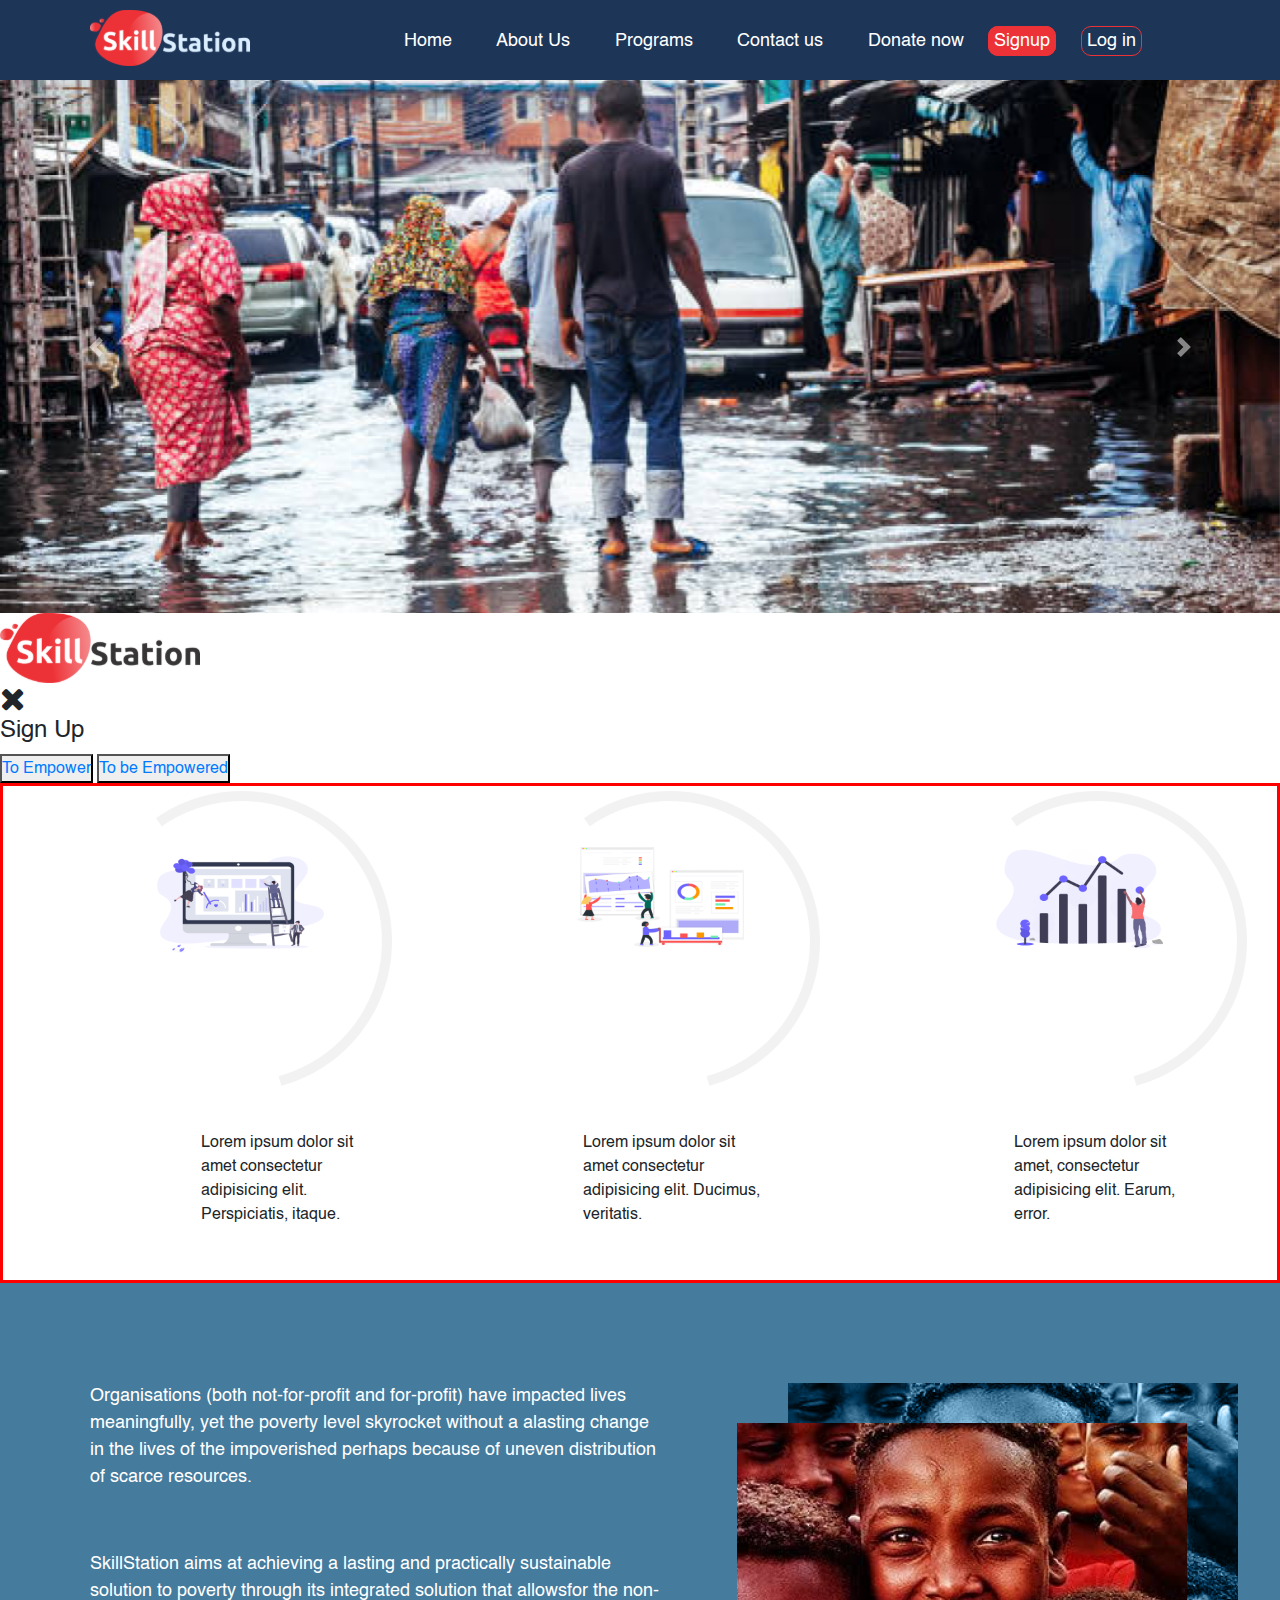
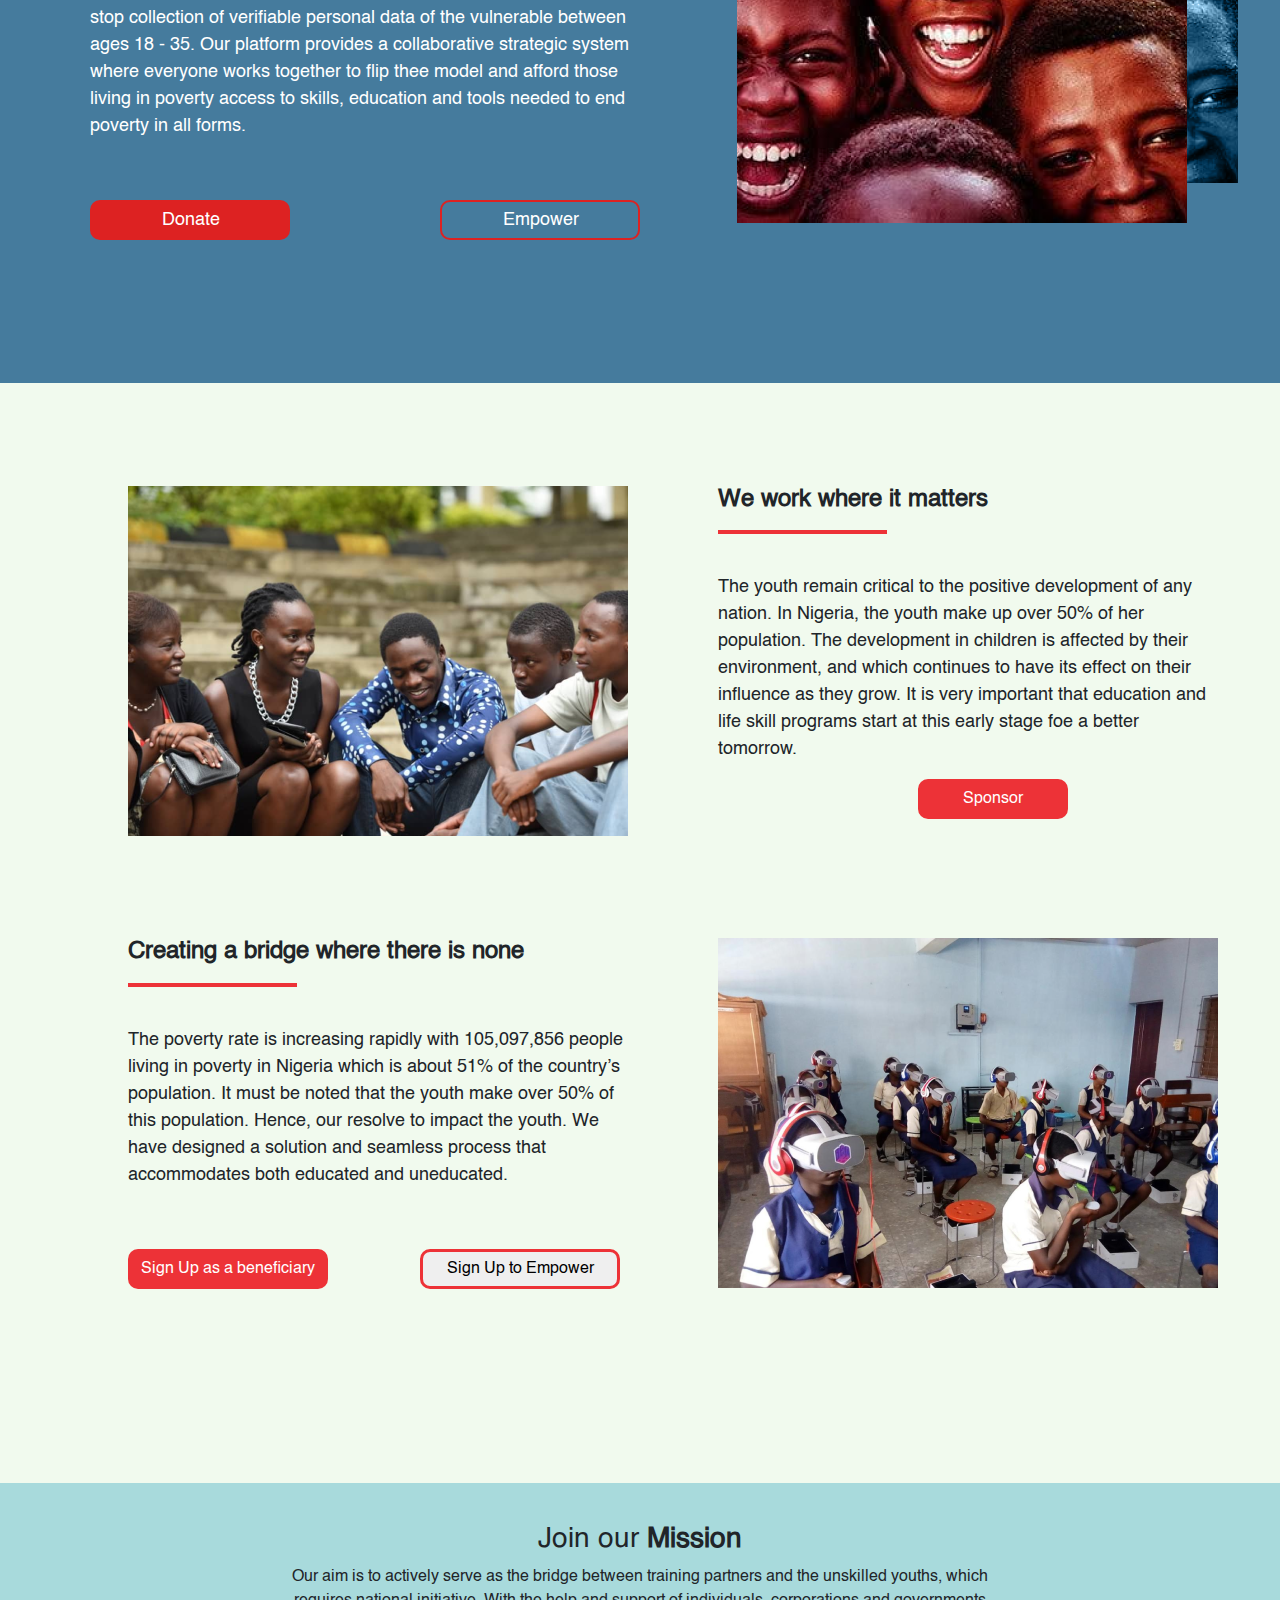
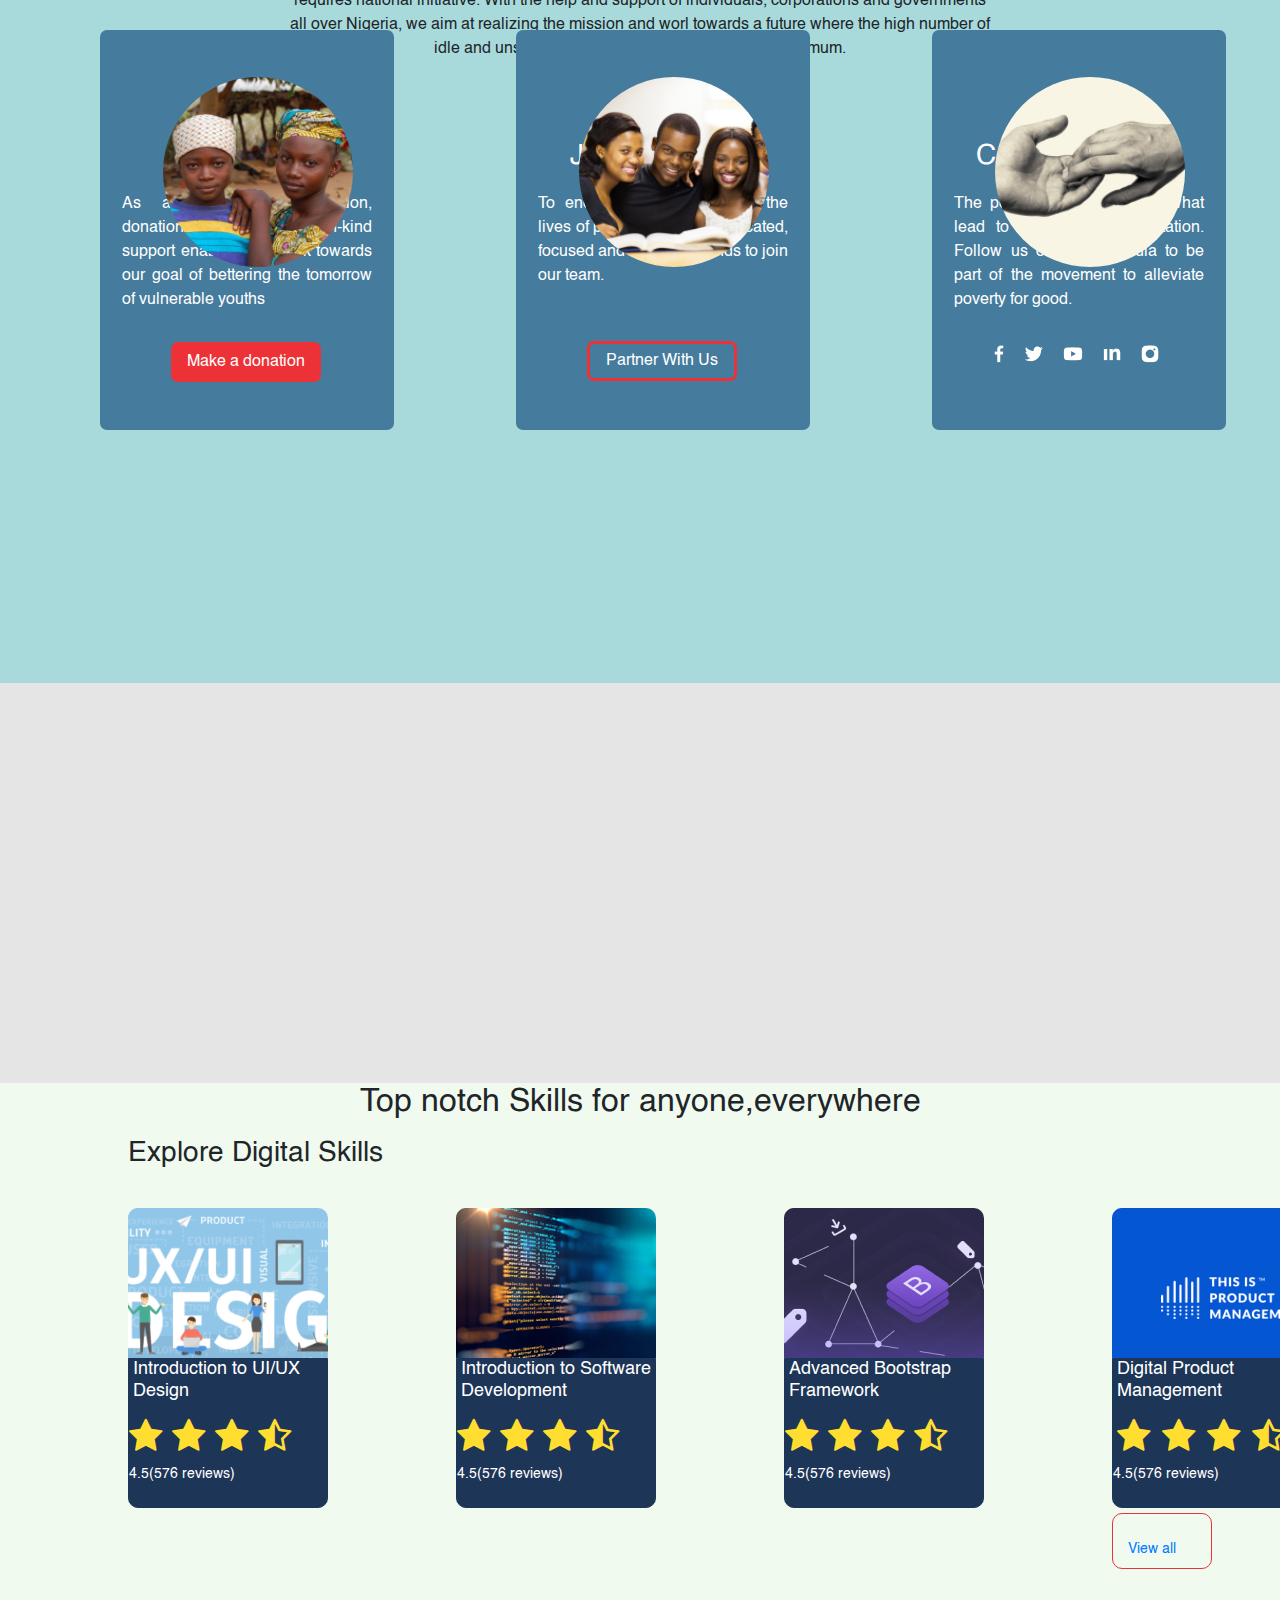
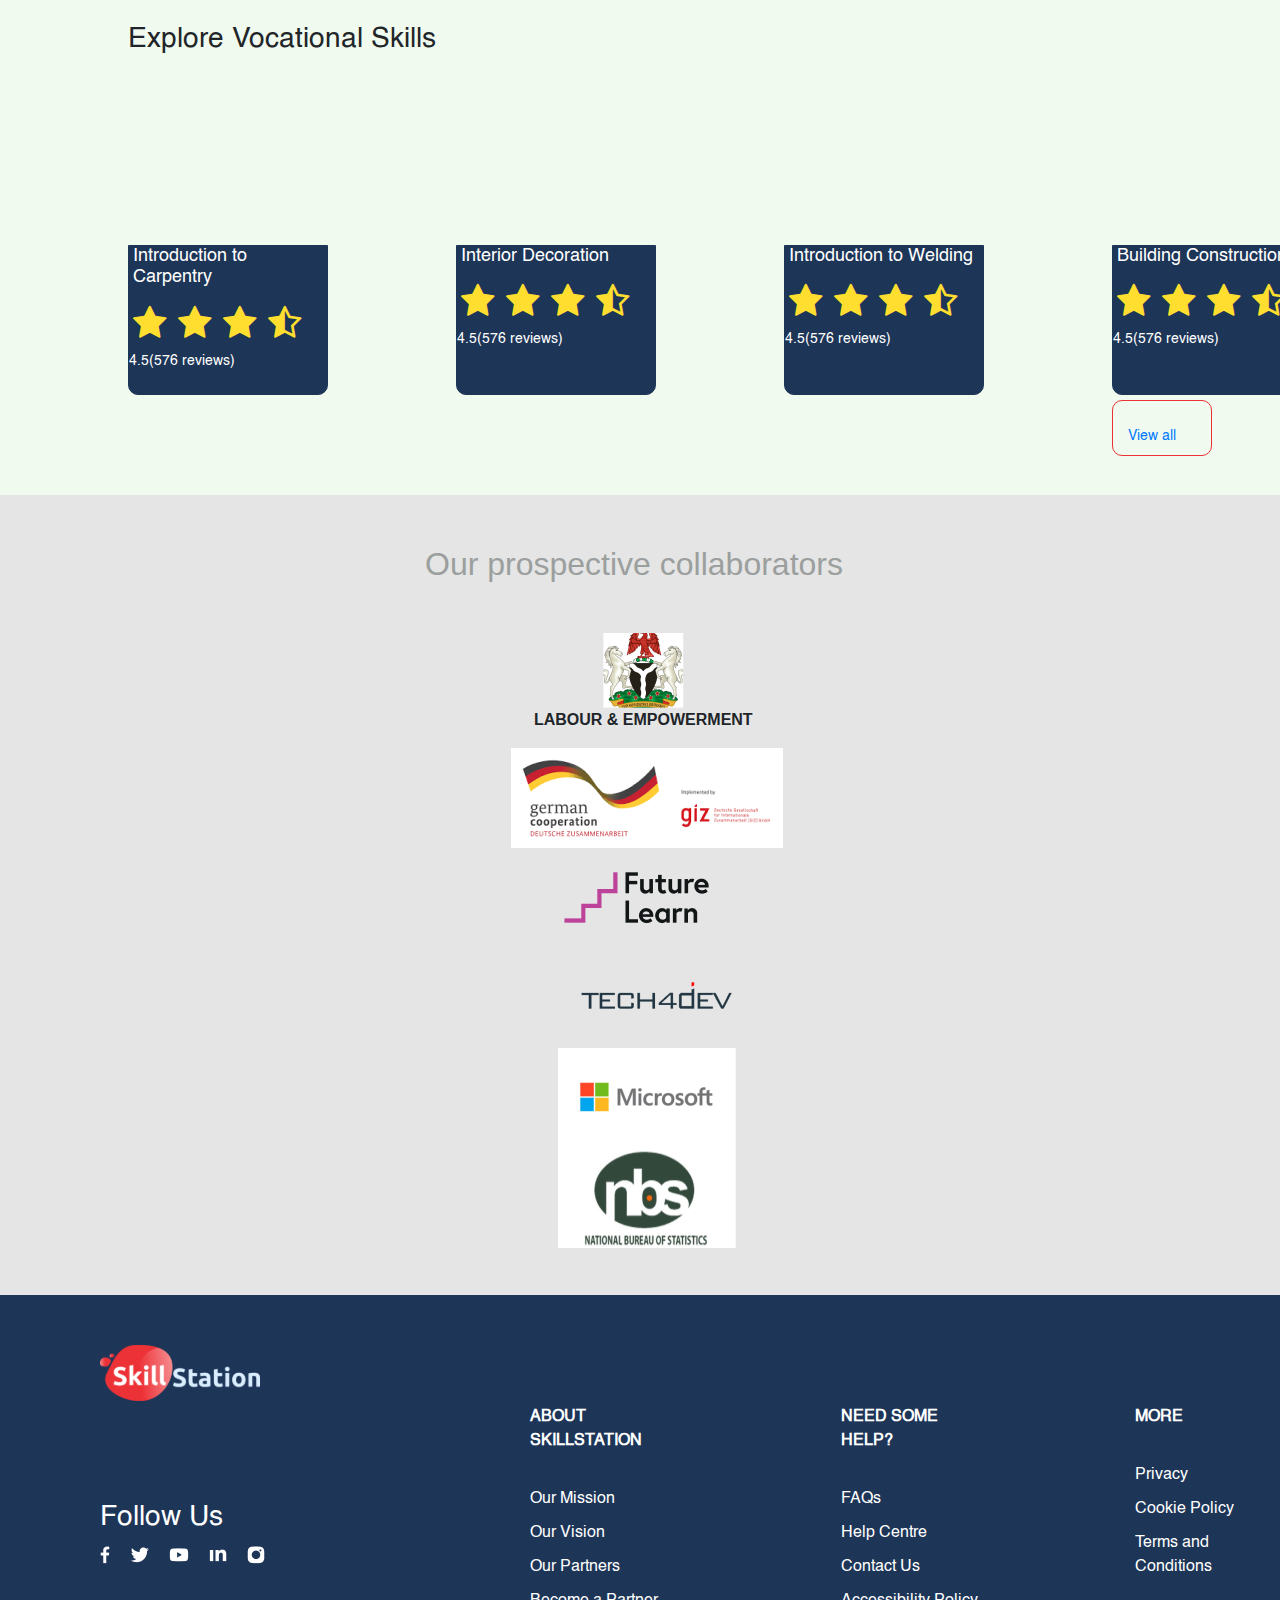
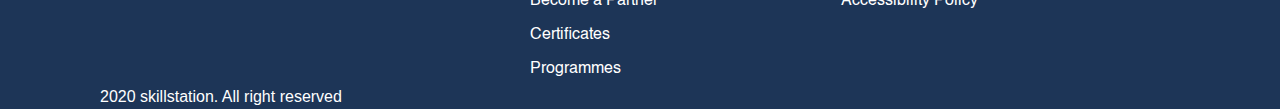
==== index.html @ 4756cd74 "media" ====
<!DOCTYPE html>
<html lang="en">

<head>
    <meta charset="UTF-8">
    <meta name="viewport" content="width=device-width, initial-scale=1.0">
    <title>SKILLSTATION</title>
    <link rel="stylesheet" href="css/homemedia.css">
    <link rel="stylesheet" href="css/home.css">
    <link rel="stylesheet" href="css/homepage.css">
    <link rel="stylesheet" href="https://stackpath.bootstrapcdn.com/bootstrap/4.5.2/css/bootstrap.min.css"
        integrity="sha384-JcKb8q3iqJ61gNV9KGb8thSsNjpSL0n8PARn9HuZOnIxN0hoP+VmmDGMN5t9UJ0Z" crossorigin="anonymous">
    <link rel="stylesheet" href="https://cdnjs.cloudflare.com/ajax/libs/font-awesome/4.7.0/css/font-awesome.min.css">
</head>

<body>
    <div class="container-fluid noPadding">
        <!--section-one starts here-->
        <section>
            <!--this is the nav-bar-->
            <div class="nav">
                <div class="nav-logo">
                    <img src="images/Logo.svg" alt="">
                </div>
                <div class="nav-bar">
                    <i class="fa fa-bars fa-3x" aria-hidden="true"></i>
                </div>
                <!--these are the menu-->
                <div class="nav-menu">
                    <a href="index.html">Home</a>
                    <a href="aboutus.html">About Us</a>
                    <a href="#">Programs</a>
                    <a href="contactus.html">Contact us</a>
                    <a href="#">Donate now</a>
                    <a href="studentregister.html" id="sign">Signup</a>
                    <a href="studentlogin.html" id="log">Log in</a>
                </div>
            </div>   
        </section>
        <!--section-one ends here-->
        <!--section-two ends here-->
        <section>
            <div class="main">
                <div id="carouselExampleControls" class="carousel slide" data-ride="carousel">
                    <div class="carousel-inner">
                        <div class="carousel-item active">
                            <img src="images/slide 1 4.png" class="d-block w-100" alt="...">
                        </div>
                        <div class="carousel-item">
                            <img src="images/carousel 3 orig 2.png" class="d-block w-100" alt="...">
                        </div>
                        <div class="carousel-item">
                            <img src="images/slide 3 1.png" class="d-block w-100" alt="...">
                        </div>
                    </div>
                    <a class="carousel-control-prev" href="#carouselExampleControls" role="button" data-slide="prev">
                        <span class="carousel-control-prev-icon" aria-hidden="true"></span>
                        <span class="sr-only">Previous</span>
                    </a>
                    <a class="carousel-control-next" href="#carouselExampleControls" role="button" data-slide="next">
                        <span class="carousel-control-next-icon" aria-hidden="true"></span>
                        <span class="sr-only">Next</span>
                    </a>
                </div>
            </div>

        </section>
        <!--section-two ends here-->

        <!-- login pop up starts here notice that css for this scetion is in home.css -->
        <section>
            <div id="pop">
                <div id="sl1">
                    <div id="sl"><img src="images/Skill Station Brand Logo 1.svg" alt=""></div>
                    <i id="iii" class="fa fa-times fa-2x" aria-hidden="true"></i>

                </div>
                
                <div id="su"><h4>Sign Up</h4></div>
                <div id="bit"> <button id="bit1"> <a href="#">To Empower</a> </button> <button id="bit2"> <a href="#">To be Empowered</a> </button></div>
            </div>
        </section>




        <!-- login pop up end here -->



        <!--section-three starts here-->
        <!-- <section> -->
            <!--circle div carries three divs of boxes and three divs of paragraph-->
            <div class="sphere">
                <div class="circle">
                    <div id="box-1"> <img src="images/IMG V 1.png" alt="">
                    </div>
                    <div id="box-2"> <img src="images/img v 2.png" alt="">
                    </div>
                    <div id="box-3"> <img src="images/img v 3.png" alt="">
                    </div>
                </div>
                <div class="oval">
                    <div id="box-par1">
                        <p>Lorem ipsum dolor sit amet consectetur adipisicing elit. Perspiciatis, itaque.</p>
                    </div>
                    <div id="box-par2">
                        <p>Lorem ipsum dolor sit amet consectetur adipisicing elit. Ducimus, veritatis.</p>
                    </div>
                    <div id="box-par3">
                        <p>Lorem ipsum dolor sit amet, consectetur adipisicing elit. Earum, error.</p>
                    </div>
                </div>
            </div>
        </section>

        <!--section three ends here-->
        <!--section four starts here-->
        <section>
            <!--big-wrap is going to carry two other divs-->
            <div class="big-wrap">
                 <!--this div is carrying the text-->

                 <div class="img-wrap2">
                    <!--this div is carrying images-->
                       <div id="wrap-1">
                       </div>
                      <div id="wrap-2"></div>
                 </div>


                <div class="text-wrap">
                        <p id="para-1">

                            Organisations (both not-for-profit and for-profit) have impacted
                             lives meaningfully, yet the poverty level skyrocket without a alasting change in the 
                            lives of the impoverished perhaps because of uneven distribution of scarce resources.
                        
                            </p>
                        <p id="para-2">SkillStation aims at achieving a lasting and practically sustainable solution to poverty through its integrated solution that allowsfor the non-stop collection of verifiable personal data of the vulnerable between ages 18 - 35. Our platform provides a collaborative strategic system where everyone works together to flip thee model and afford those living in poverty access to skills, education 
                            and tools needed to end poverty in all forms.</p>
                            <div id="join">
                                <button id="don"><a href="#">Donate</a></button> <button id="emp"> <a href="#">Empower</a> </button>
                            </div>
                    </div>
                      <div class="img-wrap">
                     <!--this div is carrying images-->
                        <div id="wrap-1">
                        </div>
                       <div id="wrap-2"></div>
                  </div>
                </div>
        </section>
        <!--section four ends here-->
        <!--section five starts here-->
        <section>
           <div id="comp">
            <div class="cover">
                <!-- cover is going to carry two other divs -->
                <div id="cover-img"></div>
                <div id="cover-text">
                    <h3>We work where it matters</h3><hr style="width: 165px; background-color: #ed3237; border: solid 2px #ed3237;">
                    <p>The youth remain critical to the positive development of any nation. In Nigeria, the youth make up over 50% of her 
                        population. The development in children is affected by their environment, and which continues to have its effect
                         on their influence as they grow. It is very important that education and life skill programs start at this early 
                         stage foe a better tomorrow.</p>
                        <div id="impact">
                            <a href="#"> Sponsor </a>
                        </div>
                </div>

            </div>
                <!-- second part -->
            
                <div class="cover1">
                    <!-- cover is going to carry two other divs -->
                    <div id="cover-img22"><img src="images/text 3 2.png" alt=""></div>
                    <div id="cover-text1">
                        <h3>Creating a bridge where there is none</h3><hr style="width: 165px; background-color: #ed3237; border: solid 2px #ed3237;">
                        <p>The poverty rate is increasing rapidly with 105,097,856 people living in poverty in Nigeria which is about 51% of the country’s population. It must be noted that the youth make over 50% of this population. Hence, our resolve to impact the youth.
                            We have designed a solution and seamless process that accommodates both educated and uneducated.</p>
                            <div id="impact1">
                                <button id="su1"><a href="#"> Sign Up as a beneficiary </a></button> <button id="su2"><a href="#"> Sign Up to Empower </a></button> 
                            </div>
                    </div>
                    <div id="cover-img1"></div>
    
                </div>

           </div>
        </section>
        <!--section five ends here-->

        <!-- section new added -->

        <div id="new">
            <div id="new-cont"><h3> Join our <b>Mission</b> </h3>
                <p>Our aim is to actively serve as the bridge between training partners and the unskilled youths, which requires national initiative. With the help and support of individuals, corporations and governments all over Nigeria, we aim at realizing the mission and worl towards a future where the high number of idle and unskilled youths is reduced to its barest minimum.</p>
            </div>

            <div id="total">
                <div id="new1">
                    <div id="new-pics">
                        <div id="sup"><img src="images/support 1 1.png" alt=""></div>
                        <div id="sup-con"> 
                            <h3>Support Us</h3>
                            <p> As a non-profit organisation, donations, partnership and in-kind 
                                support enable us to work towards our goal of bettering the tomorrow 
                                of vulnerable youths</p>
        
                            <button><a href="#">Make a donation</a></button>
                        </div>
                    </div>
                </div>

                <div id="new2">
                    <div id="new-pics2">
                        <div id="sup2"><img src="images/join  us 1.png" alt=""></div>
                        <div id="sup-con2"> 
                            <h3>Join The Team</h3>
                            <p>          

                                To end poverty and improve the lives of people, 
                                we seek dedicated, 
                                focused and inventive minds to join our team.</p>
        
                            <button><a href="#">Partner With Us</a></button>
                        </div>
                    </div>
                </div>

                <div id="new3">
                    <div id="new-pics3">
                        <div id="sup3"><img src="images/connect 1.png" alt=""></div>
                        <div id="sup-con3"> 
                            <h3>Connect with Us</h3>
                            <p> The power of the people is what lead to the start of SkillStation.
                                Follow us on social media to be part of the movement to alleviate poverty for good.</p>
        
                            
                            <div id="so3">
                                <div><img src="images/Vector (2).png" alt=""></div>
                                <div><img style="margin-left: 20px;" src="images/Vector (3).png" alt=""></div>
                                <div><img style="margin-left: 20px;" src="images/Vector (4).png" alt=""></div>
                                <div><img style="margin-left: 20px;" src="images/Vector (5).png" alt=""></div>
                                <div><img style="margin-left: 20px;" src="images/Vector (7).png" alt=""></div>
                
                            </div>
                        </div>
                    </div>
                </div>


            </div>
            
           
        </div>
        <!-- section new ends here -->


        <!--section six-->
        <div class="sec-vid">
            <iframe width="700" height="400" src="https://www.youtube.com/embed/UUNjAc1b3U0" frameborder="0" allow="accelerometer; autoplay; clipboard-write; encrypted-media; gyroscope; picture-in-picture" allowfullscreen></iframe>


        </div>
        <!--section six ends here-->
        <!--section seven-->
        <section id="sect-7">
            <div class="skill">
                <h2>Top notch Skills for anyone,everywhere</h2>
                <h3>Explore Digital Skills</h3>
                <div class="all">
                <div class="dig-skill-1">
                    <!--this div contains the digital skills-->
                    <div id="dig-img1"></div>
                        <div id="dig-text1">
                            <h4>Introduction to UI/UX Design</h4> 
                            <i class="fa fa-star" aria-hidden="true" style="color: #ffde2f;"></i>
                            <i class="fa fa-star" aria-hidden="true" style="color: #ffde2f;"></i>
                            <i class="fa fa-star" aria-hidden="true" style="color: #ffde2f;"></i>
                            <i class="fa fa-star-half-o" aria-hidden="true" style="color: #ffde2f;"></i>
                           <p>4.5(576 reviews)</p> 
                        </div>
                </div>
                <div class="dig-skill-2">
                    <!--this div contains the digital skills-->
                    <div id="dig-img2"></div>
                        <div id="dig-text2">
                            <h4>Introduction to Software Development</h4> 
                            <i class="fa fa-star" aria-hidden="true" style="color: #ffde2f;"></i>
                            <i class="fa fa-star" aria-hidden="true" style="color: #ffde2f;"></i>
                            <i class="fa fa-star" aria-hidden="true" style="color: #ffde2f;"></i>
                            <i class="fa fa-star-half-o" aria-hidden="true" style="color: #ffde2f;"></i>
                           <p>4.5(576 reviews)</p> 
                        </div>
                </div>
                <div class="dig-skill-3">
                    <!--this div contains the digital skills-->
                    <div id="dig-img3"></div>
                        <div id="dig-text3">
                            <h4>Advanced Bootstrap Framework</h4> 
                            <i class="fa fa-star" aria-hidden="true" style="color: #ffde2f;"></i>
                            <i class="fa fa-star" aria-hidden="true" style="color: #ffde2f;"></i>
                            <i class="fa fa-star" aria-hidden="true" style="color: #ffde2f;"></i>
                            <i class="fa fa-star-half-o" aria-hidden="true" style="color: #ffde2f;"></i>
                           <p>4.5(576 reviews)</p> 
                        </div>
                </div>
                <div class="dig-skill-4">
                    <!--this div contains the digital skills-->
                    <div id="dig-img4"></div>
                        <div id="dig-text4">
                            <h4>Digital Product Management</h4> 
                            <i class="fa fa-star" aria-hidden="true" style="color: #ffde2f; margin-left: 2%;"></i>
                            <i class="fa fa-star" aria-hidden="true" style="color: #ffde2f; margin-left: 1%;"></i>
                            <i class="fa fa-star" aria-hidden="true" style="color: #ffde2f;margin-left: 1%;"></i>
                            <i class="fa fa-star-half-o" aria-hidden="true" style="color: #ffde2f; margin-left: 1%;"></i>
                           <p>4.5(576 reviews)</p> 
                        </div>
                        <div id="view">
                            <a href="#">View all</a>
                        </div>
                </div>
            </div>
            <div class="voc">
                <h3>Explore Vocational Skills</h3>
            </div>
            <div class="sun">
                <div class="voc-skill-1">
                    <!--this div contains the vocationals skills-->
                    <div id="voc-img1"></div>
                        <div id="voc-text1">
                            <h4>Introduction to Carpentry</h4> 
                            <i class="fa fa-star" aria-hidden="true" style="color: #ffde2f; margin-left: 2%;"></i>
                            <i class="fa fa-star" aria-hidden="true" style="color: #ffde2f; margin-left: 1%;"></i>
                            <i class="fa fa-star" aria-hidden="true" style="color: #ffde2f;margin-left: 1%;"></i>
                            <i class="fa fa-star-half-o" aria-hidden="true" style="color: #ffde2f; margin-left: 1%;"></i>
                           <p>4.5(576 reviews)</p> 
                        </div>
                </div>
                <div class="voc-skill-2">
                    <!--this div contains the vocationals skills-->
                    <div id="voc-img2"></div>
                        <div id="voc-text2">
                            <h4>Interior Decoration</h4> 
                            <i class="fa fa-star" aria-hidden="true" style="color: #ffde2f; margin-left: 2%;"></i>
                            <i class="fa fa-star" aria-hidden="true" style="color: #ffde2f; margin-left: 1%;"></i>
                            <i class="fa fa-star" aria-hidden="true" style="color: #ffde2f;margin-left: 1%;"></i>
                            <i class="fa fa-star-half-o" aria-hidden="true" style="color: #ffde2f; margin-left: 1%;"></i>
                           <p>4.5(576 reviews)</p> 
                        </div>
                </div>
                <div class="voc-skill-3">
                    <!--this div contains the vocationals skills-->
                    <div id="voc-img3"></div>
                        <div id="voc-text3">
                            <h4>Introduction to Welding</h4> 
                            <i class="fa fa-star" aria-hidden="true" style="color: #ffde2f; margin-left: 2%;"></i>
                            <i class="fa fa-star" aria-hidden="true" style="color: #ffde2f; margin-left: 1%;"></i>
                            <i class="fa fa-star" aria-hidden="true" style="color: #ffde2f;margin-left: 1%;"></i>
                            <i class="fa fa-star-half-o" aria-hidden="true" style="color: #ffde2f; margin-left: 1%;"></i>
                           <p>4.5(576 reviews)</p> 
                        </div>
                </div>
                <div class="voc-skill-4">
                    <!--this div contains the vocationals skills-->
                    <div id="voc-img4"></div>
                        <div id="voc-text4">
                            <h4>Building Construction</h4> 
                            <i class="fa fa-star" aria-hidden="true" style="color: #ffde2f; margin-left: 2%;"></i>
                            <i class="fa fa-star" aria-hidden="true" style="color: #ffde2f; margin-left: 1%;"></i>
                            <i class="fa fa-star" aria-hidden="true" style="color: #ffde2f;margin-left: 1%;"></i>
                            <i class="fa fa-star-half-o" aria-hidden="true" style="color: #ffde2f; margin-left: 1%;"></i>
                           <p>4.5(576 reviews)</p> 
                        </div>
                        <div id="view">
                            <a href="#">View all</a>
                        </div>
                </div>

            </div>
              

            </div>
        </section>
        <!--section seven ends here-->
        <!-- section eight starts here -->
        <!-- <section>
            <div class="sketch">
                <div id="sketch-img">
                </div>
                <div id="sketch-text">
                    <h3>We work where it matters</h3><hr style="width: 100px; background-color: #ed3237; border: solid 2px #ed3237;">
                    <p>Rather than making small contributions on the periphery, the povert project works at the heart of the problem-building self 
                        reliance at the grassroots level. Empowering women as key change agents, and forcing effective partnerships with local government.</p>
                        <div class="link">
                            <div id="signup-1">
                               <a href="#"> Sign up as a beneficiary</a>
                            </div>
                            <div id="signup-2">
                                <a href="#">Sign up to Empower</a>
                            </div>
                             </div>
                                          
                </div>
            </div>
        </section> -->
        <!--section eight ends here-->

        <!-- i'm creating our partners section -->

        <section>
            <div id="pat">
                <div id="cola1"><h2>Our prospective collaborators</h2></div>
                <div id="partners">
                
                    <div id="first"  style="text-align: center;"><img src="images/Labour and employment 1 (1).png" alt=""> <p style="font-family: Arial, Helvetica, sans-serif; font-weight: bold;">LABOUR & EMPOWERMENT</p></div>
                    <div><img style="margin-left: 15px;" src="images/Original Giz logo 1.png" alt=""></div>
                    <div><img style="margin-left: 15px;" src="images/FL-logo 1.png" alt=""></div>
                    <div><img style="margin-left: 15px;" src="images/tech4dev logo 1.png" alt=""></div>
                    <div><img style="margin-left: 15px;" src="images/microsoft 1.png" alt=""></div>
                    <div><img style="margin-left: 15px;" src="images/NBS logo 1.png" alt=""></div>
                
    
                </div>

                <!-- adding the pat2 -->
                <div id="partners1">

                    <div id="one">
                      <div id="first"  style="text-align: center;"><img src="images/Labour and employment 1 (1).png" alt=""> <p style="font-family: Arial, Helvetica, sans-serif; font-weight: bold;">LABOUR & EMPOWERMENT</p></div>
                      <div><img style="margin-left: 15px;" src="images/Original Giz logo 1.png" alt=""></div>
                      <div><img style="margin-left: 15px;" src="images/FL-logo 1.png" alt=""></div>
                    </div>
    
    
                    <div id="two">
                      <div><img style="margin-left: 15px;" src="images/tech4dev logo 1.png" alt=""></div>
                      <div><img style="margin-left: 15px;" src="images/microsoft 1.png" alt=""></div>
                      <div><img style="margin-left: 15px;" src="images/NBS logo 1.png" alt=""></div>
                    </div>
    
                </div>            
    
                </div>
        </section>
        <!-- creating footer section -->
        <section id="sec2">
            <div id="footer">
        
                <div id="foot1">
                    <div id="logo1"><img src="images/Logo.svg" alt=""></div>
        
                    <div id="folo">
                        <h3>Follow Us</h3>
                    </div>
                    <div id="so">
                        <div><img src="images/Vector (2).png" alt=""></div>
                        <div><img style="margin-left: 20px;" src="images/Vector (3).png" alt=""></div>
                        <div><img style="margin-left: 20px;" src="images/Vector (4).png" alt=""></div>
                        <div><img style="margin-left: 20px;" src="images/Vector (5).png" alt=""></div>
                        <div><img style="margin-left: 20px;" src="images/Vector (7).png" alt=""></div>
        
                    </div>
        
                </div>
                <div id="cont">
                    <div id="cont1">
                        <ul>
                            <li><b>ABOUT SKILLSTATION</b></li><br>
                            <li>Our Mission</li>
                            <li>Our Vision</li>
                            <li>Our Partners</li>
                            <li>Become a Partner</li>
                            <li>Certificates</li>
                            <li>Programmes</li>
                        </ul>
                    </div>
                    <div id="cont2">
                        <ul>
                            <li><b>NEED SOME HELP?</b></li><br>
                            <li>FAQs</li>
                            <li>Help Centre</li>
                            <li>Contact Us</li>
                            <li>Accessibility Policy</li>
                        </ul>
                    </div>
                    <div id="cont3">
                        <ul>
                            <li><b>MORE</b></li><br>
                            <li>Privacy</li>
                            <li>Cookie Policy</li>
                            <li>Terms and Conditions</li>
                        </ul>
                    </div>
                </div>
            </div>
            <div id="last"><div id="sk">2020 skillstation. All right reserved</div></div>
                        </ul>
                    </div>
            </div>
                </div>
            </div>
        </section>
        <script src="https://code.jquery.com/jquery-3.5.1.slim.min.js"
            integrity="sha384-DfXdz2htPH0lsSSs5nCTpuj/zy4C+OGpamoFVy38MVBnE+IbbVYUew+OrCXaRkfj"
            crossorigin="anonymous"></script>
        <script src="https://cdn.jsdelivr.net/npm/popper.js@1.16.1/dist/umd/popper.min.js"
            integrity="sha384-9/reFTGAW83EW2RDu2S0VKaIzap3H66lZH81PoYlFhbGU+6BZp6G7niu735Sk7lN"
            crossorigin="anonymous"></script>
        <script src="https://stackpath.bootstrapcdn.com/bootstrap/4.5.2/js/bootstrap.min.js"
            integrity="sha384-B4gt1jrGC7Jh4AgTPSdUtOBvfO8shuf57BaghqFfPlYxofvL8/KUEfYiJOMMV+rV"
            crossorigin="anonymous"></script>
        <script src="js/homepage.js"></script>
</body>
</html>
---- css/home.css ----
*{
    padding: 0px;
    margin: 0px;
    box-sizing: border-box;
}

body{
    background-color: silver;
}

#pat{
    height: 300px;
    background-color: #E5E5E5;
}

#partners{
    display: flex;
    margin-left: 19px;
    margin-top: 50px;
    width: 97%;    
}

#first{
    margin-left: 15px;
    
}

#second {
    background-color: white;
    
}

#cola1 {
    width: 430px; ;
    margin: auto; 
    padding-top: 50px;
    font-family: Arial, Helvetica, sans-serif;
    color: #9B9F9E;
    font-weight: 500;
}

#cola1 h2{
    font-family: Arial, Helvetica, sans-serif;
    font-size: bold;
    font-weight: 500;

}

#partners1{
    display: none;
    
    
}

#one{
    display: flex;
    margin-top: 50px;
}

#one img{
    
    margin-left: 10px;
} 

#two{
    display: flex;
    
}
#two img{
    
    margin-left: 10px;
}



/* media screen for our partners */


@media (max-width:1315px){
    #first{
        margin-left: 7px;

    }

}


@media (max-width:1240px){
    #partners{
         margin-left: 0px; 

    }

}

@media (max-width:1230px){
    #partners{
        width: 100%;
    }

    #first{
    margin-left:0px;

    }

}

@media (max-width:1220px){
    #partners{
        width: 100%;
        display: none;
    }
    #partners1{
        display: block;
        width: 600px;
        margin: auto; 

    }

    #pat{
        height: 390px;
        width: 100%;
    }

    #one{
    
        text-align: center;
    }

    #first{
    margin-left:0px;

    }

}

@media (max-width:1210px){
    #partners{
        width: 100%;
    }

    #first{
    margin-left:0px;

    }

}

@media (max-width:1150px){
    #partners{
        width: 100%;

    }

    #first{
    margin-left:0px;

    }
    #partners1{
        display: block;
    }

}


@media (max-width:650px){
    #partners{
        width: 100%;

    }

    #first{
    margin-left:0px;

    }
    #partners1{
        display: block;
    }


    @media (min-width:400px){
        #partners1{
           display: none;
    
        }

        #pat{
            background-color: #E5E5E5;
            height: 800px;

            

        }
        #partners{
            display:block;
            text-align: center;
            background-color: #E5E5E5;
        

     
        }
    }
}

 @media (min-width:400px){
        #partners1{
           display: none;
    
        }

        #pat{
            background-color: #E5E5E5;
            height: 800px;

            

        }
        #partners{
            display:block;
            text-align: center;
            background-color: #E5E5E5;
        

     
        }
    
}
---- css/homepage.css ----
@font-face {
    font-family: skillstation;
    src: url(../font/Helvetica.ttf);
} 
h1,h2,h3,h4,p,a{
    font-family: skillstation;
}
.noPadding {
    padding-left: 0% !important;
    padding-right: 0% !important;
}
*{
    margin: 0px;
    padding: 0px;
    box-sizing: border-box;
}
/* section-one styles starts here */
.nav{
    display: flex;
    height: 80px;
    width: 100%;
    background-color: #1D3557;

    position: fixed;
    z-index: 1;
}
.nav-logo{
    position: absolute;
    left: 7%;
    top: 12%;
}
.nav-bar{
    position: absolute;
    left: 30%;
    display: none;
    cursor: pointer;
    
}
.nav-menu{
    position: absolute;
    left: 40%;
    top: 35%;
    height: 40px;
    width: 60%;
}   
.main{
    padding-top: 80px;
} 


@media(max-width:1285px){
    .nav-menu{
        left: 30%;
        width: 767px;

    }
}

@media(max-width:1110px){
    .nav-menu{
        left: 25%;

    }
}

@media(max-width:1040px){
    .nav-menu{
        left: 22%;

    }
}


@media(max-width:995px){
    .nav-menu{
        left: 22%;

    }

    .nav-bar{
        position: absolute;
        left: 80%;
        display: block;
        color: white;
        top: 19%;
        left: 80%;
    } 


    .nav-menu a{
        display: none;

    }
        .nav-bar{
        position: absolute;
        display: block;
        color: white;
        border-radius: 10px;
        margin-top: 1%;
    }
    .nav-menu :hover{
    cursor: pointer;
    text-decoration: none;
    color: #1D3557;
    }
    #sign{
        border: solid 1px #ED3237;
        color: white;
        padding: 5px;
        border-radius: 10px;
        background-color: #ED3237;
    }
    #sign:hover{
     color: #1D3557;
    }
    #log:hover{
        color: #1D3557;
         }
    #log{
        border: solid 1px #ED3237;
        color: white;
        padding: 5px;
        border-radius: 10px;
        margin-left: 0px;
    }
    
    .empty{
        display: block;
        top: 19%;
        left: 80%;
    } 

    .empty{
        display: block;
    }

      
}


.nav-menu :hover{
    cursor: pointer;
    text-decoration: none;
    color: #ED3237;
    }
.nav-menu a{
    text-decoration: none;
    padding: 20px;
    color: #ffffff;
    font-weight: normal;
    font-size: 18px;
}


#sign{
    border: solid 1px #ED3237;
    background-color: #ED3237;
    color:#ffffff;
    padding: 5px;
    border-radius: 10px;
    height: 60px;
}
#log{
    border: solid 1px #ED3237;
    color: #ffffff;
    padding: 5px;
    border-radius: 10px;
    margin-left: 20px;
}
#sign:hover{
    color: #1D3557;
   }
   #log:hover{
       color: #ED3237;
        }
        /* section-three styles starts here */
        .sphere{
            border: solid red;
            height: 500px;

            }
            .circle{
                display: flex;
            }
            #box-1{
                width: 300px;
                height: 300px;
                margin-top: 5px;
                margin-left: 7%;
            }
            #box-1 img{
                width: 100%;
                height: 100%;
            }
            #box-2{
                width: 300px;
                height: 300px;
                margin-top: 5px;
                margin-left: 10%;
            }
            #box-2 img{
                width: 100%;
                height: 100%;
            }
            #box-3{
                width: 300px;
                height: 300px;
                margin-left: 10%;
                margin-top: 5px;
            }
            #box-3 img{
                width: 100%;
                height: 100%;
            }
            
            .oval{
                display: flex;
                margin: 20px;
                padding: 10px;
            }
            #box-par1{
                padding: 10px;
                margin-left: 13%;
                width: 200px;
            }
            #box-par2{
                padding: 10px;
                margin-left: 15%;
                width: 200px;
            }
            #box-par3{
                padding: 10px;
                margin-left: 19%;
                width: 200px;
            }
            
            /* section-three styles ends here */
              /* section-four styles starts here */
              .big-wrap{
                background-color:#457B9D;

                display: flex;
                height: 700px;
            }
            .text-wrap{
                width: 600px;
                height: 400px;
                margin-left: 10%;
                margin-top: 100px;
            }
            .text-wrap #para-1{
                margin-left: 5%;
                color: #ffffff;
                font-weight: 400;     
                font-size: 18px;
                justify-content: space-around;
            }
            .text-wrap #para-2{
                margin-left: 5%;
                margin-top: 10%;
                color: #ffffff;
                font-weight: 400;
                font-size: 18px;
                justify-content: right;
            }
            #join{
                width: 551px;
                height: 60px;
                margin-top: 10%;
                margin-left: 5%;
                border-radius: 10px;
                
               
            }

            #don{
                background: #DD2222;
                border-radius: 10px;
                width: 200px;
                height: 40px;
                border: none;
            }
            
            #emp{
                background: #457B9D;
                border-radius: 10px;
                width: 200px;
                height: 40px;
                border: none;
                border: 2px solid #DD2222;
                box-sizing: border-box;
                margin-left: 146px;
                
            }


            #join a{
                color: #ffffff;
                font-size: 18px;
                font-weight: 500;
                margin-left: 1%;
            }
            #join :hover{
                color: #1D3557;
                text-decoration: none;
            }
            .img-wrap2{
                display: none;
            }

            .img-wrap{
                margin-top: 80px;
                
            }
            #wrap-1{
                position: absolute;
                height: 400px;
                width: 450px;
                margin-top: 20px;
                margin-left: 10%;
                background-image: url(../images/first\ pix\ 1.png);
                background-color: #457b9d;
                mix-blend-mode: luminosity;
            }


            #wrap-1 img{
                width: 100%;
            }
            #wrap-2{
                position: absolute;
                height: 400px;
                width: 450px;
                margin-left: 6%;
                background-image: url(../images/first\ pix\ 1.png);
                margin-top: 60px;
            }
            #wrap-2 img{
                width: 100%;
            }
                /* section-four styles ends here */
                /* section-five styles starts here */

                #comp{
                    height: 1100px;
                    background-color: #f1faee;

                }

                .cover{
                    display: flex;
                    background-color: #f1faee;
                }
                #cover-img{
                    width: 500px;
                    background-image: url(../images/login\ opt\ 2\ 1.png);
                    height: 350px;
                    background-repeat: no-repeat;
                    margin-left: 10%;
                    margin-top: 8%;
                }
                #cover-img img{
                    width: 100%;
                }
                #cover-text{
                    height: 300px;
                    width: 500px;
                    margin-top: 8%;
                    margin-left: 7%;
                    
                }
                #cover-text h3{
                    font-weight: 700;
                    font-size: 24px;
                }
                #cover-text p{
                    font-weight: 400;
                    font-size: 18px;
                    margin-top: 8%;
                }
                #impact{
                    background-color: #ED3237;
                    border: #ED3237 solid;
                    border-radius: 10px;
                    height: 40px;
                    width: 150px;
                    text-align: center;
                    padding-top: 4px;
                    margin-left: 200px;
                }
                #impact a{
                    color: white;
                    text-align: center;
                    text-decoration: none;
                }
                #impact:hover{
                     text-decoration: none;
                     background-color: #1D3557;
                     cursor: pointer;
                     border: #1D3557 solid;
                }
                /* section-five styles ends here */

                /* creating media screen for this section */

                @media (max-width:650px){
                    
                #comp{
                    height: 1100px;
                    background-color: #f1faee;
                

                }

                .cover{
                    display: flex;
                    background-color: #f1faee;
                }
                #cover-img{
                    width: 500px;
                    background-image: url(../images/login\ opt\ 2\ 1.png);
                    height: 350px;
                    background-repeat: no-repeat;
                    margin-left: 10%;
                    margin-top: 8%;
                }
                #cover-img img{
                    width: 100%;
                }
                #cover-text{
                    height: 300px;
                    width: 500px;
                    /* margin-top: 8%; */
                    margin-left: 7%;
                    
                }
                #cover-text h3{
                    font-weight: 700;
                    font-size: 24px;
                }
                #cover-text p{
                    font-weight: 400;
                    font-size: 18px;
                    margin-top: 8%;
                }
                #impact{
                    background-color: #ED3237;
                    border: #ED3237 solid;
                    border-radius: 10px;
                    height: 40px;
                    width: 150px;
                    text-align: center;
                    padding-top: 4px;
                    margin-left: 200px;
                }
                #impact a{
                    color: white;
                    text-align: center;
                    text-decoration: none;
                }
                #impact:hover{
                     text-decoration: none;
                     background-color: #1D3557;
                     cursor: pointer;
                     border: #1D3557 solid;
                }

                }

                /* creating media screen for this section */

                /* section-five part2 begins here */

                
                .cover1{
                    display: flex;
                    background-color: #f1faee;
                   
                }
                #cover-img22 {
                    display: none;

                }

                #cover-img1 {
                    width: 500px;
                    background-image: url(../images/text\ 3\ 2.png);
                    height: 350px;
                    background-repeat: no-repeat;
                    margin-left: 7%;
                    margin-top: 8%;
                    
                }
                #cover-img1 img{
                    width: 100%;
                }
                #cover-text1{
                    height: 300px;
                    width: 500px;
                    margin-top: 8%;
                    margin-left: 10%;
                   
                }
                #cover-text1 h3{
                    font-weight: 700;
                    font-size: 24px;
                }
                #cover-text1 p{
                    font-weight: 400;
                    font-size: 18px;
                    margin-top: 8%;
                }
                #impact1{
                    border-radius: 10px;
                    height: 50px;
                    width: 550px;
                    padding-top: 0px;
                    margin-top: 60px;
                }

                #su1{
                    width: 200px;
                    background: #ED3237;
                    border-radius: 10px;
                    height: 40px;
                    border: none;


                }

                #su2{
                    width: 200px;
                    border-radius: 10px;
                    height: 40px;
                    margin-left: 88px;
                    border: 3px solid #ED3237;
                    box-sizing: border-box;
                    border-radius: 10px;
                    font-family: Roboto;
                    font-style: normal;
                    font-weight: 500;
                    color: black;

                    
                }
                #su1 a{
                    color: white;
                }
                #su2 a{
                    color: black;
                }

                #impact1 a{
                   
                    text-align: center;
                    text-decoration: none;
                }
                #su1:hover{
                     text-decoration: none;
                     cursor: pointer;
                     background-color: #1D3557;
                
                }
                #su2:hover{
                    text-decoration: none;
                    cursor: pointer;
                    background-color: #1D3557;
                    color: white;
                    border: #1D3557;
               
               }
                  #su2:hover{
                    text-decoration: none;
                    cursor: pointer;
                    background-color: #1D3557;
                    color: white;
                    border: #1D3557;
               
               }

               #su2 a:hover{
                text-decoration: none;
                color: white;
                
           
           }




                /* section-five part2 ends here */


                /* section six styles starts here */
                .sec-vid{
                    width: 100%;
                    height: 400px;
                    background: #E5E5E5;
                    text-align: center;
                }
                /* section six styles ends here */
                /* section seven styles starts here */
                
                .skill{
                    background-color: #f1faee;

                }
                .skill, h2, h3{
                    font-weight: 400;
                    font-size: 36px;
                }
                .skill h2{
                    text-align: center;
                }
                .skill h3{
                    margin-left: 10%;
                    margin-top: 15px;
                }
                .all{
                    display: flex;
                }
                .dig-skill-1{
                    height: 300px;
                    width: 200px;
                    margin-top: 30px;
                    margin-left: 10%;
                }
                #dig-img1{
                    height: 150px;
                    width: 200px;
                    background-image: url(../images/UI-UX1\ 1.png);
                    border-top-right-radius: 10px;
                }
                #dig-img1{
                    width: 100%;
                    
                }
                #dig-text1{
                     width: 200px;
                     height: 150px;
                     background-color: #1D3557;
                     border-bottom-left-radius: 10px;
                     border-bottom-right-radius: 10px;
                     border: solid #1D3557 1px;
                }
                #dig-text1 h4{
                 color: #ffffff;
                 font-weight: 400;
                 font-size: 18px;
                 margin-left: 2%;
                }
                #dig-text1 p{
                    font-weight: 400;
                    font-size: 14px;
                    color: #ffffff;
                }
                .dig-skill-2{
                    height: 300px;
                    width: 200px;
                    margin-top: 30px;
                    margin-left: 10%;
                }
                #dig-img2{
                    height: 150px;
                    width: 200px;
                    background-image: url(../images/software3\ 1.png);
                    border-top-right-radius: 10px;
                }
                #dig-img2{
                    width: 100%;
                    
                }
                #dig-text2{
                     width: 200px;
                     height: 150px;
                     background-color: #1D3557;
                     border-bottom-left-radius: 10px;
                     border-bottom-right-radius: 10px;
                     border: solid #1D3557 1px;
                }
                #dig-text2 h4{
                 color: #ffffff;
                 font-weight: 400;
                 font-size: 18px;
                 margin-left: 2%;
                }
                #dig-text2 p{
                    font-weight: 400;
                    font-size: 14px;
                    color: #ffffff;
                }
                .dig-skill-3{
                    height: 300px;
                    width: 200px;
                    margin-top: 30px;
                    margin-left: 10%;
                }
                #dig-img3{
                    height: 150px;
                    width: 200px;
                    background-image: url(../images/bootstrap3\ 1.png);
                    border-top-right-radius: 10px;
                }
                #dig-img3{
                    width: 100%;
                    
                }
                #dig-text3{
                     width: 200px;
                     height: 150px;
                     background-color: #1D3557;
                     border-bottom-left-radius: 10px;
                     border-bottom-right-radius: 10px;
                     border: solid #1D3557 1px;
                }
                #dig-text3 h4{
                 color: #ffffff;
                 font-weight: 400;
                 font-size: 18px;
                 margin-left: 2%;
                }
                #dig-text3 p{
                    font-weight: 400;
                    font-size: 14px;
                    color: #ffffff;
                }
                .dig-skill-4{
                    height: 400px;
                    width: 200px;
                    margin-top: 30px;
                    margin-left: 10%;
                }
                #dig-img4{
                    height: 150px;
                    width: 200px;
                    background-image: url(../images/product\ mag1\ 2.png);
                    border-top-right-radius: 10px;
                }
                #dig-text4{
                     width: 200px;
                     height: 150px;
                     background-color: #1D3557;
                     border-bottom-left-radius: 10px;
                     border-bottom-right-radius: 10px;
                     border: solid #1D3557 1px;
                }
                #dig-text4 h4{
                 color: #ffffff;
                 font-weight: 400;
                 font-size: 18px;
                 margin-left: 2%;
                }
                #dig-text4 p{
                    font-weight: 400;
                    font-size: 14px;
                    color: #ffffff;
                }
                #view{
                    border: solid 1px #ED3237;
                    border-radius: 10px;
                    width: 100px;
                    margin-top: 5px;
                }
                #view a{
                    text-decoration: none;
                    cursor: pointer;
                    font-weight: 400;
                    font-size: 14px;
                    margin-left: 15%;
                    
                }
                .sun{
                    display: flex;
                }
                .voc-skill-1{
                    height: 400px;
                    width: 200px;
                    margin-top: 30px;
                    margin-left: 10%;
                }
                #voc-img1{
                    height: 150px;
                    width: 200px;
                    background-image: url(../images/capentry\ 1.png);
                    border-top-right-radius: 10px;
                }
                #voc-text1{
                     width: 200px;
                     height: 150px;
                     background-color: #1D3557;
                     border-bottom-left-radius: 10px;
                     border-bottom-right-radius: 10px;
                     border: solid #1D3557 1px;
                }
                #voc-text1 h4{
                 color: #ffffff;
                 font-weight: 400;
                 font-size: 18px;
                 margin-left: 2%;
                }
                #voc-text1 p{
                    font-weight: 400;
                    font-size: 14px;
                    color: #ffffff;
                }
                .voc-skill-2{
                    height: 400px;
                    width: 200px;
                    margin-top: 30px;
                    margin-left: 10%;
                }
                #voc-img2{
                    height: 150px;
                    width: 200px;
                    background-image: url(../images/interior\ decor\ 1.png);
                    border-top-right-radius: 10px;
                }
                #voc-text2{
                     width: 200px;
                     height: 150px;
                     background-color: #1D3557;
                     border-bottom-left-radius: 10px;
                     border-bottom-right-radius: 10px;
                     border: solid #1D3557 1px;
                }
                #voc-text2 h4{
                 color: #ffffff;
                 font-weight: 400;
                 font-size: 18px;
                 margin-left: 2%;
                }
                #voc-text2 p{
                    font-weight: 400;
                    font-size: 14px;
                    color: #ffffff;
                }
                .voc-skill-3{
                    height: 400px;
                    width: 200px;
                    margin-top: 30px;
                    margin-left: 10%;
                }
                #voc-img3{
                    height: 150px;
                    width: 200px;
                    background-image: url(../images/welder\ 1.png);
                    border-top-right-radius: 10px;
                }
               
                #voc-text3{
                     width: 200px;
                     height: 150px;
                     background-color: #1D3557;
                     border-bottom-left-radius: 10px;
                     border-bottom-right-radius: 10px;
                     border: solid #1D3557 1px;
                }
                #voc-text3 h4{
                 color: #ffffff;
                 font-weight: 400;
                 font-size: 18px;
                 margin-left: 2%;
                }
                #voc-text3 p{
                    font-weight: 400;
                    font-size: 14px;
                    color: #ffffff;
                }
                .voc-skill-4{
                    height: 400px;
                    width: 200px;
                    margin-top: 30px;
                    margin-left: 10%;
                }
                #voc-img4{
                    height: 150px;
                    width: 200px;
                    background-image: url(../images/builder\ 1.png);
                    border-top-right-radius: 10px;
                }
                #voc-text4{
                     width: 200px;
                     height: 150px;
                     background-color: #1D3557;
                     border-bottom-left-radius: 10px;
                     border-bottom-right-radius: 10px;
                     border: solid #1D3557 1px;
                }
                #voc-text4 h4{
                 color: #ffffff;
                 font-weight: 400;
                 font-size: 18px;
                 margin-left: 2%;
                }
                #voc-text4 p{
                    font-weight: 400;
                    font-size: 14px;
                    color: #ffffff;
                }
                /* section seven styles ends here */
                /* section eight styles starts here */
                .sketch{
                    display: flex;
                    background-color: #f1faee;
                }
                /* #sketch-img{
                    width: 450px;
                    background-image: url(../images/5th\ Illustration.png);
                    height: 300px;
                    background-repeat: no-repeat;
                    margin-left: 10%;
                    margin-top: 8%;
                }
                #sketch-img img{
                    width: 100%;
                } */
                #sketch-text{
                    height: 300px;
                    width: 500px;
                    margin-top: 8%;
                    margin-left: 7%;
                }
                #sketch-text h3{
                    font-weight: 700;
                    font-size: 24px;
                }
                #sketch-text p{
                    font-weight: 400;
                    font-size: 18px;
                    margin-top: 8%;
                }
                .link{
                    display: flex;
                }
                  
                #signup-1{
                    border: solid #ED3237;
                    background-color: #ED3237;
                    height: 40px;
                    border-radius: 10px;
                    width: 200px;
                }
                #signup-1 a{
                    text-decoration: none;
                    color: #ffffff;
                    margin-left: 10px;
                }
                #signup-2{
                    border: solid #ED3237 1px;
                    width: 200px;
                    margin-left: 10%;
                    height: 40px;
                    border-radius: 10px;
                }
                #signup-2 a{
                    text-decoration: none;
                    color: black;
                    margin-left: 10px;
                }

                 /* section eight styles ends here
    /* section one media starts here */
    @media(max-width:650px){
    .nav{
        height: 80px;
    }   
    .nav-logo{
        position: absolute;
        left: 5%;
        top: 2%;
    }
     .nav-bar{
        position: absolute;
        left: 80%;
        display: block;
        color: white;
        top: 5%;
    } 
    .nav-menu{
        position: absolute;
        left: 40%;
        top: 14%;
        height: 40px;
        width: 60%;
        z-index: +1;
        display: none;
    }
    .nav-menu a{
        text-decoration: none;
        padding: 20px;
        display: block;
        color: white;
        background-color: #ED3237;
        border-radius: 10px;
        margin-top: 1%;
    }
    .nav-menu :hover{
    cursor: pointer;
    text-decoration: none;
    color: #1D3557;
    }
    #sign{
        border: solid 1px #ED3237;
        color: white;
        padding: 5px;
        border-radius: 10px;
        background-color: #ED3237;
    }
    #sign:hover{
     color: #1D3557;
    }
    #log:hover{
        color: #1D3557;
         }
    #log{
        border: solid 1px #ED3237;
        color: white;
        padding: 5px;
        border-radius: 10px;
        margin-left: 0px;

    }
    .empty{
        display: block;
    }
        /* section one media ends here */
       /* section three media starts here */
        .sphere{
            border: solid;
            }
            .circle{
                display: flex;
            }
            #box-1{
                border: solid ;
                width: 150px;
                height: 150px;
                margin-top: 5px;
                border-radius: 50%;
                margin-left: 5%;
            }
            #box-2{
                border: solid;
                width: 150px;
                height: 150px;
                margin-top: 5px;
                border-radius: 50%;
                margin-left: 7%;
            }
            #box-3{
                border: solid;
                width: 150px;
                height: 150px;
                margin-top: 5px;
                border-radius: 50%;
                margin-left: 7%;
                }
            .oval{
                display: flex;
                margin: 20px;
                padding: 10px;
            }
            #box-par1{
                padding: 10px;
                margin-left: 8%;
                width: 200px;
            }
            #box-par2{
                padding: 10px;
                margin-left: 10%;
                width: 200px;
            }
            #box-par3{
                padding: 10px;
                margin-left: 12%;
                width: 200px;
            }
       /* section three media ends here */
        /* section four media starts here */
       .big-wrap{
        background-color:#1D3557;
        display: block;
        height: 880px;
    } .text-wrap{
        width: 100%;
        height: 400px;
        margin-left: 0%;
        margin-top: 20%;
    }
    .text-wrap #para-1{
        margin-left: 2%;
        margin-top: 10%;
        color: #ffffff;
    }
    .text-wrap #para-2{
        margin-left: 2%;
        margin-top: 10%;
        color: #ffffff;
    }
    /* #wrap-1{
        position: absolute;
        height: 400px;
        width: 450px;
        margin-top: 20px;
        margin-left: 2%;
        background-image: url(../images/sdg\ 4\ 1.png);
        background-color: #457b9d;
    }
    #wrap-1 img{
        width: 100%;
    } */
    /* #wrap-2{
        position: absolute;
        height: 400px;
        width: 450px;
        margin-left: 6%;
        background-image: url(../images/sdg\ 4\ 1.png);
        margin-top: 70px;
    }
    #wrap-2 img{
        width: 100%;
    } */
     /* section four media ends here */
     /* section five media starts here */
     .cover{
        display: block;
        background-color: #f1faee;
    }
    /* #cover-img{
        width: 450px;
        background-image: url(../images/4th\ Illustration.png);
        height: 300px;
        background-repeat: no-repeat;
        margin-left: 1%;
        margin-top: 0%;
    }
    #cover-img img{
        width: 100%;
    } */
    #cover-text{
        height: 300px;
        width: 450px;
        margin-top: 8%;
        margin-left: 1%;
    }
    #cover-text h3{
        font-weight: 700;
        font-size: 24px;
    }
    #cover-text p{
        font-weight: 400;
        font-size: 18px;
        margin-top: 8%;
    }

     /* section five media ends here */
    /* section seven media starts here */
    .skill{
        background-color: #f1faee;

    }
    .skill, h2, h3{
        font-weight: 400;
        font-size: 36px;
    }
    .skill h3{
        margin-left: 10%;
        margin-top: 15px;
    }
    .all{
        display:block;
        width: 100%;
    }
    .dig-skill-1{
        height: 400px;
        width: 200px;
        margin-top: 0px;
        margin-left: 1%;
    }
    .dig-skill-2{
        height: 400px;
        width: 200px;
        margin-top: 0px;
        margin-left: 1%;
    }
    
    .dig-skill-3{
        height: 400px;
        width: 200px;
        margin-top: 0px;
        margin-left: 1%;

    }
    .dig-skill-4{
        height: 400px;
        width: 200px;
        margin-top: 0px;
        margin-left: 1%;
    }
    .sun{
        display:block;
        width: 100%;
    }
    .voc-skill-1{
        height: 400px;
        width: 200px;
        margin-top: 0px;
        margin-left: 1%;
    }
    .voc-skill-2{
        height: 400px;
        width: 200px;
        margin-top: 0px;
        margin-left: 1%;
    }
    
    .voc-skill-3{
        height: 400px;
        width: 200px;
        margin-top: 0px;
        margin-left: 1%;

    }
    .voc-skill-4{
        height: 400px;
        width: 200px;
        margin-top: 0px;
        margin-left: 1%;
    }


    /* section seven media ends here */

    .sketch{
        display: block;
        background-color: #f1faee;
    }
    #sketch-img{
        width: 450px;
        background-image: url(../images/5th\ Illustration.png);
        height: 300px;
        background-repeat: no-repeat;
        margin-left: 1%;
        margin-top: 0%;
    }
    #sketch-img img{
        width: 100%;
    }
    #sketch-text{
        height: 300px;
        width: 450px;
        margin-top: 8%;
        margin-left: 1%;
    }
    #sketch-text h3{
        font-weight: 700;
        font-size: 24px;
    }
    #sketch-text p{
        font-weight: 400;
        font-size: 18px;
        margin-top: 8%;
    }

}

/* adding footer */

#footer{
    height: 390px;
    background-color: #1D3557;
    

}

#foot1{
    margin-left: 100px;
    margin-top: 50px;
    float: left;

}
#folo{
    margin-top: 100px;
    color: white;
}

#so{
    display: flex;
    margin-top: 5px;
    
}
#last{
    background-color: #1D3557;
    

}

#sk{
    /* margin-top: 10px; */
    margin-left: 100px;
    color: white;
    font-family: Arial, Helvetica, sans-serif;
    background-color: #1D3557;
}

#cont{
    margin-left: 530px;
    display: flex;

}

#cont1 {
    margin-top: 100px;

}


#cont1 ul li{
    list-style: none;
    margin-top: 10px;
    color: white;
    font-family: skillstation;

}

#cont2 {
    margin-left: 150px;
    margin-top: 100px;


}


#cont2 ul li{
    list-style: none;
    margin-top: 10px;
    color: white;
    font-family: skillstation;


}

#cont3 {
    margin-left: 150px;
    margin-top: 100px;

}

#cont3 ul li{
    list-style: none;
    margin-top: 10px;
    color: white;
    font-family: skillstation;
    
}

/* media screen for join us section */

@media(max-width:1340px){
 
    .text-wrap{

        margin-left: 60px;
    }
}

@media(max-width:1260px){

    .text-wrap{
        margin-left: 30px;
    }
}

@media(max-width:1225px){

    .text-wrap{
        margin-left: 0px;
    }
}

@media(max-width:1190px){

    .text-wrap{
        margin-left: 30px;
        width: 500px;
    }
}

@media(max-width:1130px){

    .text-wrap{
        margin-left: 0px;
        width: 500px;
    }
}


@media(max-width:1085px){
    .text-wrap{ 
        margin-left: 30px;
        width: 400px;
        height: 460px;
    }
}


@media(max-width:1020px){
    .text-wrap{
        margin-left: 0px;
        width: 400px;
        height: 460px;
    }
}

@media(max-width:985px){
   
    .text-wrap{
        margin-left: 20px;
        width: 500px;
        height: 460px;
    }

    .img-wrap{
        width: 400px;
        height: 400px;
        margin-top: 10px;
    }

    #wrap-1{
        width: 400px;
        height: 400px;
        margin-left: 30px;
        
    }

    #wrap-1 img{
        width: 100%;
        height: 100%;
        
    }

    #wrap-2{
        width: 400px;
        height: 400px;
        margin-left: 0px;
    }

    #wrap-2 img{
        width: 100%;

    }

}

@media(max-width:980px){
 
    .text-wrap{
        margin-left: 0px;
        width: 500px;
        height: 460px;
    }

    .img-wrap{

        width: 400px;
        height: 400px;
        margin-top: 10px;
    }

    #wrap-1{
        width: 400px;
        height: 400px;
        margin-left: 30px;
        
    }

    #wrap-1 img{
        width: 100%;
        height: 100%;
        
    }

    #wrap-2{
        width: 400px;
        height: 400px;
        margin-left: 0px;
    }

    #wrap-2 img{
        width: 100%;
        height: 100%;

    }
}

@media(max-width:960px){
  
    .text-wrap{

        margin-left: 0px;
        width: 400px;
        height: 460px;
    }

    .img-wrap{

        width: 400px;
        height: 400px;
        margin-top: 10px;
        margin-left: 20px;
    }

    #wrap-1{
        width: 400px;
        height: 400px;
        margin-left: 30px;
        
    }

    #wrap-1 img{
        width: 100%;
        height: 100%;

        
    }

    #wrap-2{
        width: 400px;
        height: 400px;
        margin-left: 0px;
    }

    #wrap-2 img{
        width: 100%;
        height: 100%;
    }

}


@media(max-width:890px){
    .big-wrap{
        height: 560px;
        
    }
    .text-wrap{
        margin-left: 0px;
        width: 300px;
        height: 500px;
    }

    .img-wrap{

        width: 400px;
        height: 400px;
        margin-top: 10px;
        margin-left: 20px;
    }

    #wrap-1{
        width: 400px;
        height: 400px;
        margin-left: 30px;
        
    }

    #wrap-1 img{
        width: 100%;
        height: 100%;
        
    }

    #wrap-2{
        width: 400px;
        height: 400px;
        margin-left: 0px;
    }

    #wrap-2 img{
        width: 100%;
        height: 100%;

    }

}



@media(max-width:790px){
    .big-wrap{
        height: 560px;
        
    }
    .text-wrap{
        margin-left: 0px;
        width: 300px;
        height: 500px;
    }

    .img-wrap{
        width: 400px;
        height: 400px;
        margin-top: 10px;
        margin-left: 0px;
    }

    #wrap-1{
        width: 400px;
        height: 400px;
        margin-left: 30px;
        
    }

    #wrap-1 img{
        width: 100%;
        height: 100%;
        
    }

    #wrap-2{
        width: 400px;
        height: 400px;
        margin-left: 0px;
    }

    #wrap-2 img{
        width: 100%;
        height: 100%;
    }

}



@media(max-width:765px){
    .big-wrap{

        height: 560px;
        
    }
    .text-wrap{
        margin-left: 0px;
        width: 300px;
        height: 500px;
    }

    .img-wrap{
        width: 400px;
        height: 400px;
        margin-top: 10px;
        margin-left: 0px;
        
    }

    #wrap-1{
        width: 400px;
        height: 400px;
        margin-left: 30px;
        border: solid hotpink;
        
    }

    #wrap-1 img{
        width: 100%;
        height: 100%;
        
    }

    #wrap-2{
        width: 400px;
        height: 400px;
        margin-left: 0px;
        
    }

    #wrap-2 img{
        width: 100%;
        height: 100%;

    }
}

        
@media(max-width:500px){
    .big-wrap{
        height: 1200px;
        display: block;
        margin: auto;
        margin-top: 0px;
        
    }
    .img-wrap2{
        display: block;
        width: 70%;
        margin-left: 5px;
    }
    .text-wrap{
        width: 80%;
        height: 700px;
        margin: auto;
        margin-left: 20px;
        margin-top: 0px;
        padding-top: 500px;
        
    }
    #don{
        width: 120px;
    }

    #emp{
        width: 120px;
        margin-left: 100px;

    }

    .text-wrap #para-1{
        margin-left: 6px;

    }

    .text-wrap #para-2{
        margin-left: 6px;

    }

    .img-wrap{
        width: 400px;
        height: 470px;
        margin-top: 10px;
        margin-left: 120px;
        display: none;
    }

    #wrap-1{
        width: 400px;
        height: 400px;
        margin-left: 30px;
        
    }

    #wrap-1 img{
        width: 100%;
        height: 100%;
        
    }
 
    #wrap-2{
        width: 400px;
        height: 400px;
        margin-left: 0px;
        
    }

    #wrap-2 img{
        width: 100%;
        height: 100%;
       
    }
}



/* end of media media screen for join us section */

/* mobile screen for footer */

@media (max-width:650px){

    #footer{
        display: block;
        height: 500px;
    }
     
    #foot1{
        display: flex;
        margin-left: 7px;
        
    }

    #folo{
        margin-top: 15px;
        margin-left: 5px;
        width: 130px;
        font-size: 10px;
        font-weight: 0px;

    }

    #so{
        margin-left: 0px;
        margin-top: 17px;
        
        
    }

    #sk{
        display: block;
        margin-top: 0px;
    }

    #cont{
        display: block;
        margin-left: 0px;
        
        

    }
    #cont1{
        float: left;
        
    }

    #cont2{
        float: left;
        margin-left: 20px;
    
    }

    #cont3{
        float: left;
        margin-left: 20px;
       
    }
    #sk{
        display: block;
         
    }
    
}


/* adding css for section new added */

#new{
    height: 800px;
    background: #A8DADC;
    width: 100%;
}
#new-cont{ 
    width: 700px;
    margin: auto;
    text-align: center;
    padding-top: 40px;
    
}

#new-pics{
    width: 316px;
    height: 510px;
    margin-left: 100px;
    
}
#total{
    display: flex;
}

#sup{
    
    width: 190px;
    height: 190px;
    border-radius: 50%;
    position: relative;
    z-index: 1;
    left: 20%;
}
 #sup img{
     width: 100%;
     height: 100%;
     border-radius: 50%;
     
 }

#sup-con{
    background: #457B9D;
    border-radius: 7px;  
    width: 23%;
    height: 400px;
    position: absolute;
    top: 3230px;
    color: white;
    

}

#sup-con h3 {
    text-align: center;
    padding-top: 110px;
}

#sup-con p{
    width: 250px;
    padding-top: 10px;
    margin: auto;
    text-align: justify;
}

#sup-con button{
    width: 150px;
    height: 40px;
    background: #ED3237;
    border-radius: 7px;
    margin-left:24%;
    margin-top: 30px;
    border: none;
    
}

#sup-con a{
    text-decoration: none;
    color: white;
}


   /* css sec new pat2 */

  
#new-pics2{
    width: 316px;
    height: 510px;
    margin-left: 100px;

    
}

#sup2{
    
    width: 190px;
    height: 190px;
    border-radius: 50%;
    position: relative;
    z-index: 1;
    left: 20%;
}
 #sup2 img{
     width: 100%;
     height: 100%;
     border-radius: 50%;
     
 }

#sup-con2{
    background: #457B9D;
    border-radius: 7px;  
    width: 23%;
    height: 400px;
    position: absolute;
    top: 3230px;
    color: white;
    

}

#sup-con2 h3 {
    text-align: center;
    padding-top: 110px;
}

#sup-con2 p{
    width: 250px;
    padding-top: 10px;
    margin: auto;
    text-align: justify;
}

#sup-con2 button{
    width: 150px;
    height: 40px;
    border: 3px solid #ED3237;
    box-sizing: border-box;
    border-radius: 7px;
    margin-left:24%;
    margin-top: 53px;
    background: #457B9D;
    
}

#sup-con2 a{
    text-decoration: none;
    color: white;
}

    /* css sec new pat2 ends*/

     /* css sec new pat3 */
  
     #new-pics3{
        width: 316px;
        height: 510px;
        margin-left: 100px;

        
    }
    
    #sup3{
        
        width: 190px;
        height: 190px;
        border-radius: 50%;
        position: relative;
        z-index: 1;
        left: 20%;
    }
     #sup3 img{
         width: 100%;
         height: 100%;
         border-radius: 50%;
         
     }
    
    #sup-con3{
        background: #457B9D;
        border-radius: 7px;  
        width: 23%;
        height: 400px;
        position: absolute;
        top: 3230px;
        color: white;
        
    
    }
    
    #sup-con3 h3 {
        text-align: center;
        padding-top: 110px;
    }
    
    #sup-con3 p{
        width: 250px;
        padding-top: 10px;
        margin: auto;
        text-align: justify;
    }
   
    #so3{
        display: flex;
        width: 170px;
        margin: auto;
        margin-top: 30px;
    }


      /* css sec new pat3 ends*/



/*  css for section new added ends here */


/* media screen for section 4*/
@media(max-width: 500px){

    #comp{
        height: 1500px;
        background-color: #f1faee;
        border: solid red;
    }

    .cover{
        display: block;
    }

    #cover-img{
        width: 80%;
    }

    #cover-text{
        width: 80%;
        margin: auto;
        margin-top: 50px;
        height: 350px;
        text-align: justify;
    }

    #impact{
        margin:auto;
        margin-top: 30px;
    }

    .cover1{
        display: block;
    }

    #cover-img1 {
        display: none;

    }

    #cover-img22 {
        display: block;
        width: 80%;
        margin: auto;
        margin-top: 20px;

    }
    #cover-img22 img{
        width: 100%;
    }

    #cover-text1{
        margin-top: 20px;
        width: 80%;
        text-align: justify;
    }
    /* #impact1{
        width: 80%;
    } */

    #su1{
        width:180px ;
    }

    #su2{
        width:180px ;
        margin-left: 20px;
        color: white;
    }

/* media screen for section 4 ends here */
    
/* media screen for section 5 */

#new{
    display: block;
    height: 1900px;
}

#new-cont{
    width: 80%;
    text-align: justify;
}

#new-cont h3{
    text-align: center;
}

#new-cont p{
    margin-top: 20px;
}
#total{
    display: block;
}
#new1{
    margin-top: 40px;
}

#sup{
    left: 16%;
}

#sup-con{
    width: 60%;
    margin-top: 2280px;
    text-align: justify;
}

#sup2{
    left: 16.5%;
    margin-top: 30px;
}

#sup-con2{
    width: 60%;
    margin-top: 2830px;
    text-align: justify;
}

#sup3{
    left: 16.5%;
    margin-top: 30px;
}

#sup-con3{
    width: 60%;
    margin-top: 3370px;
    text-align: justify;
}




/* media screen for section 5 ends here */

}
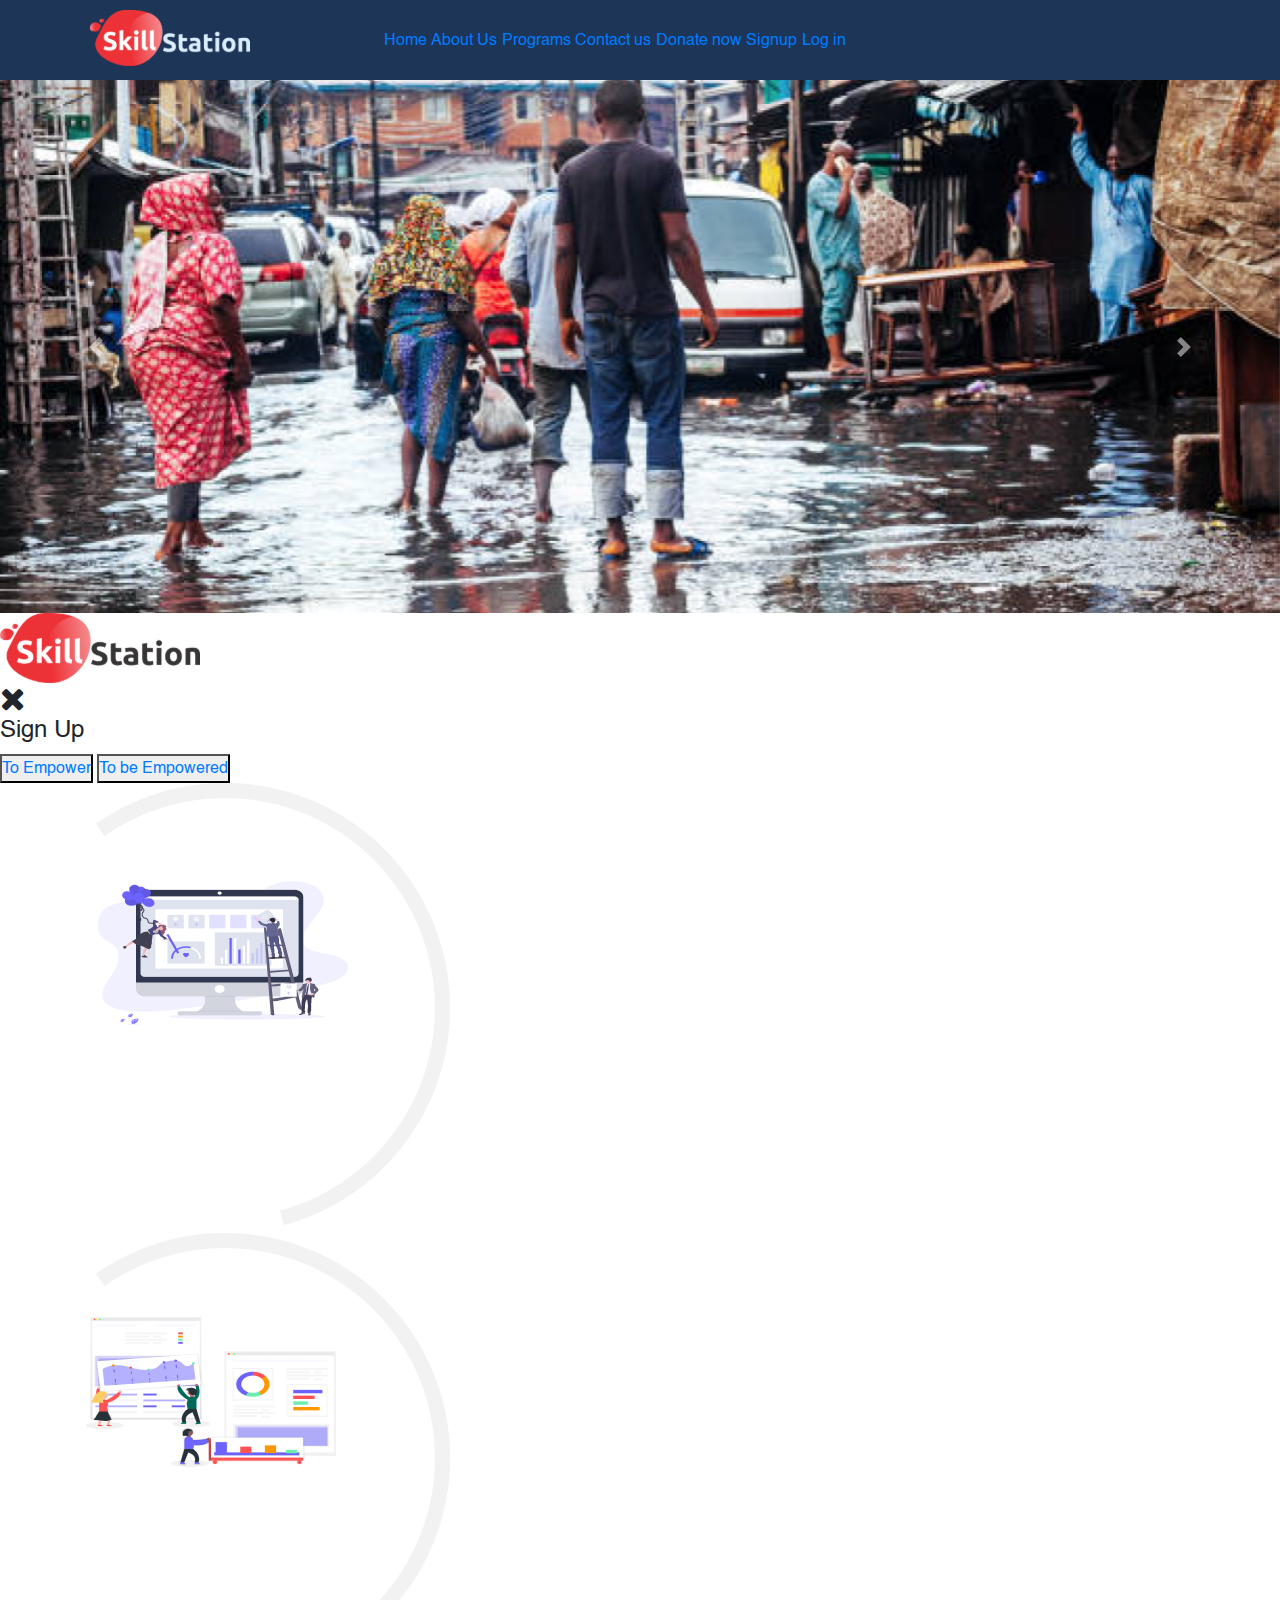
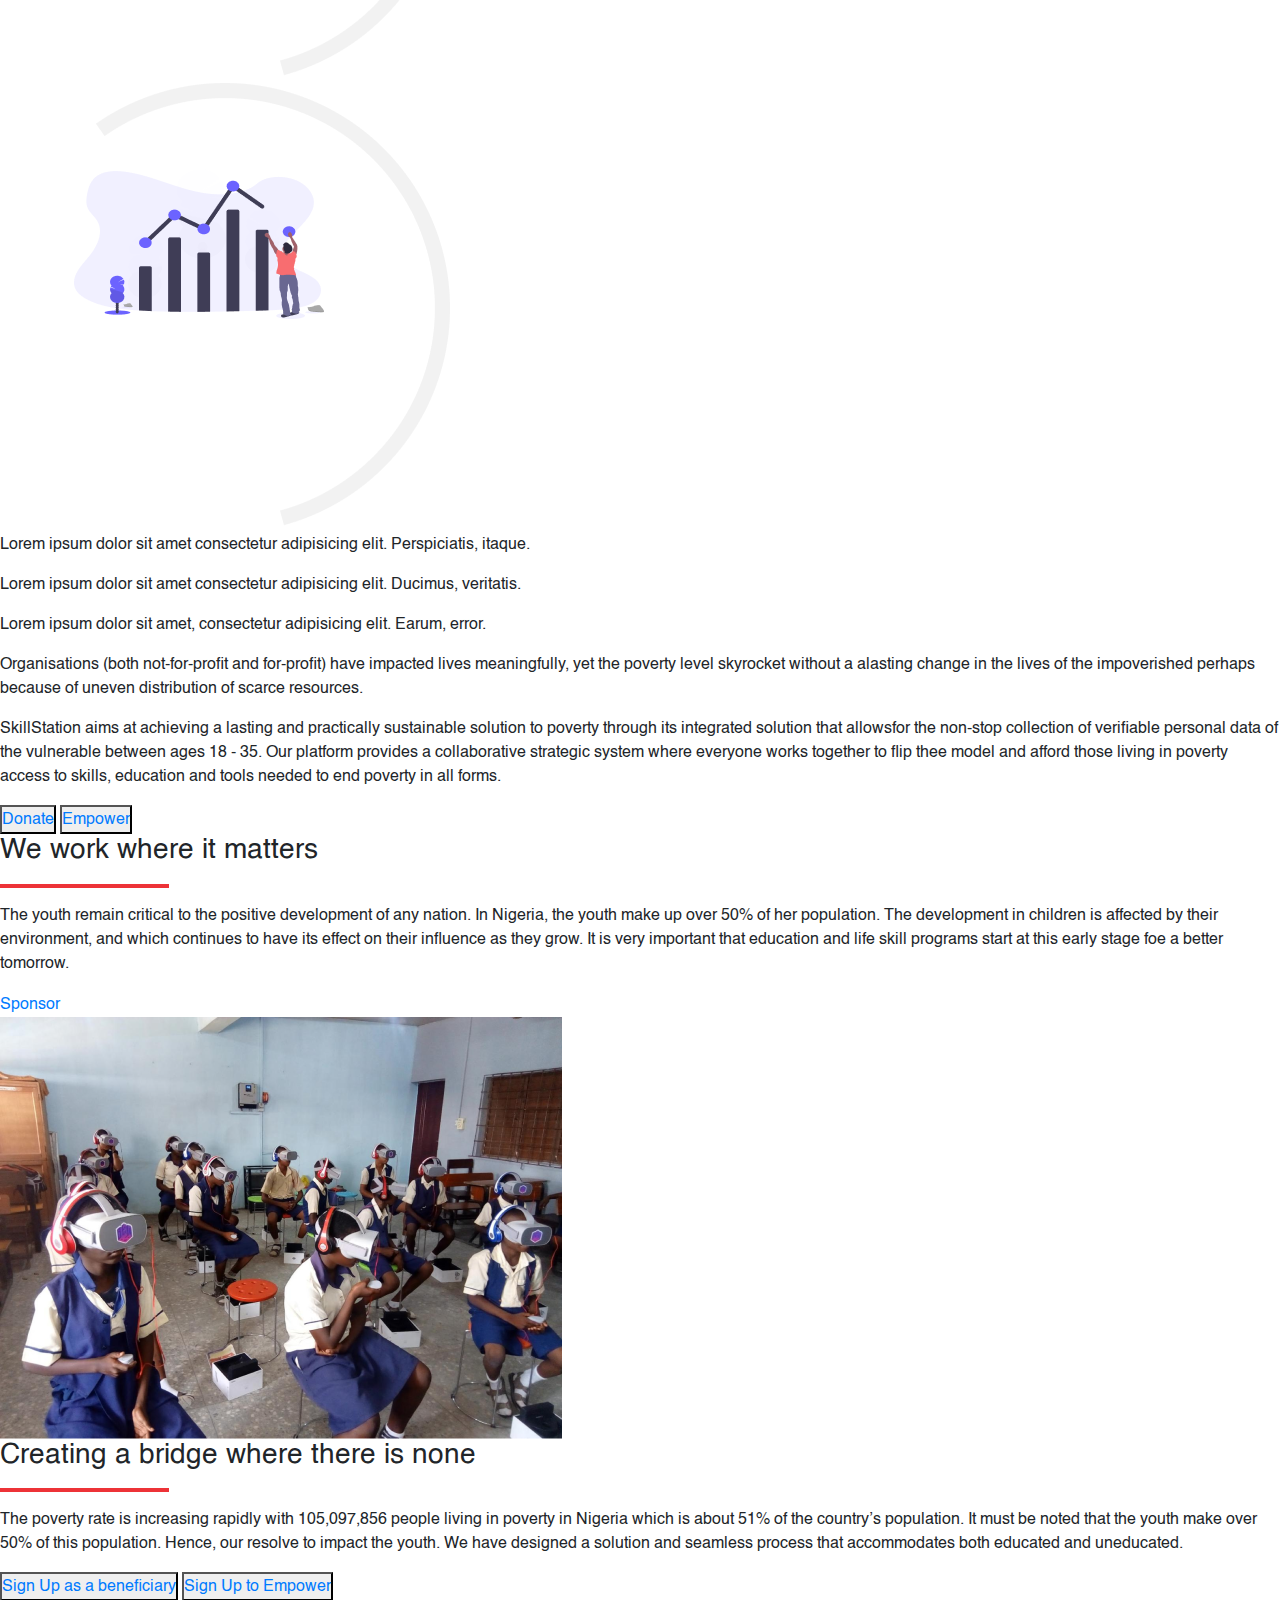
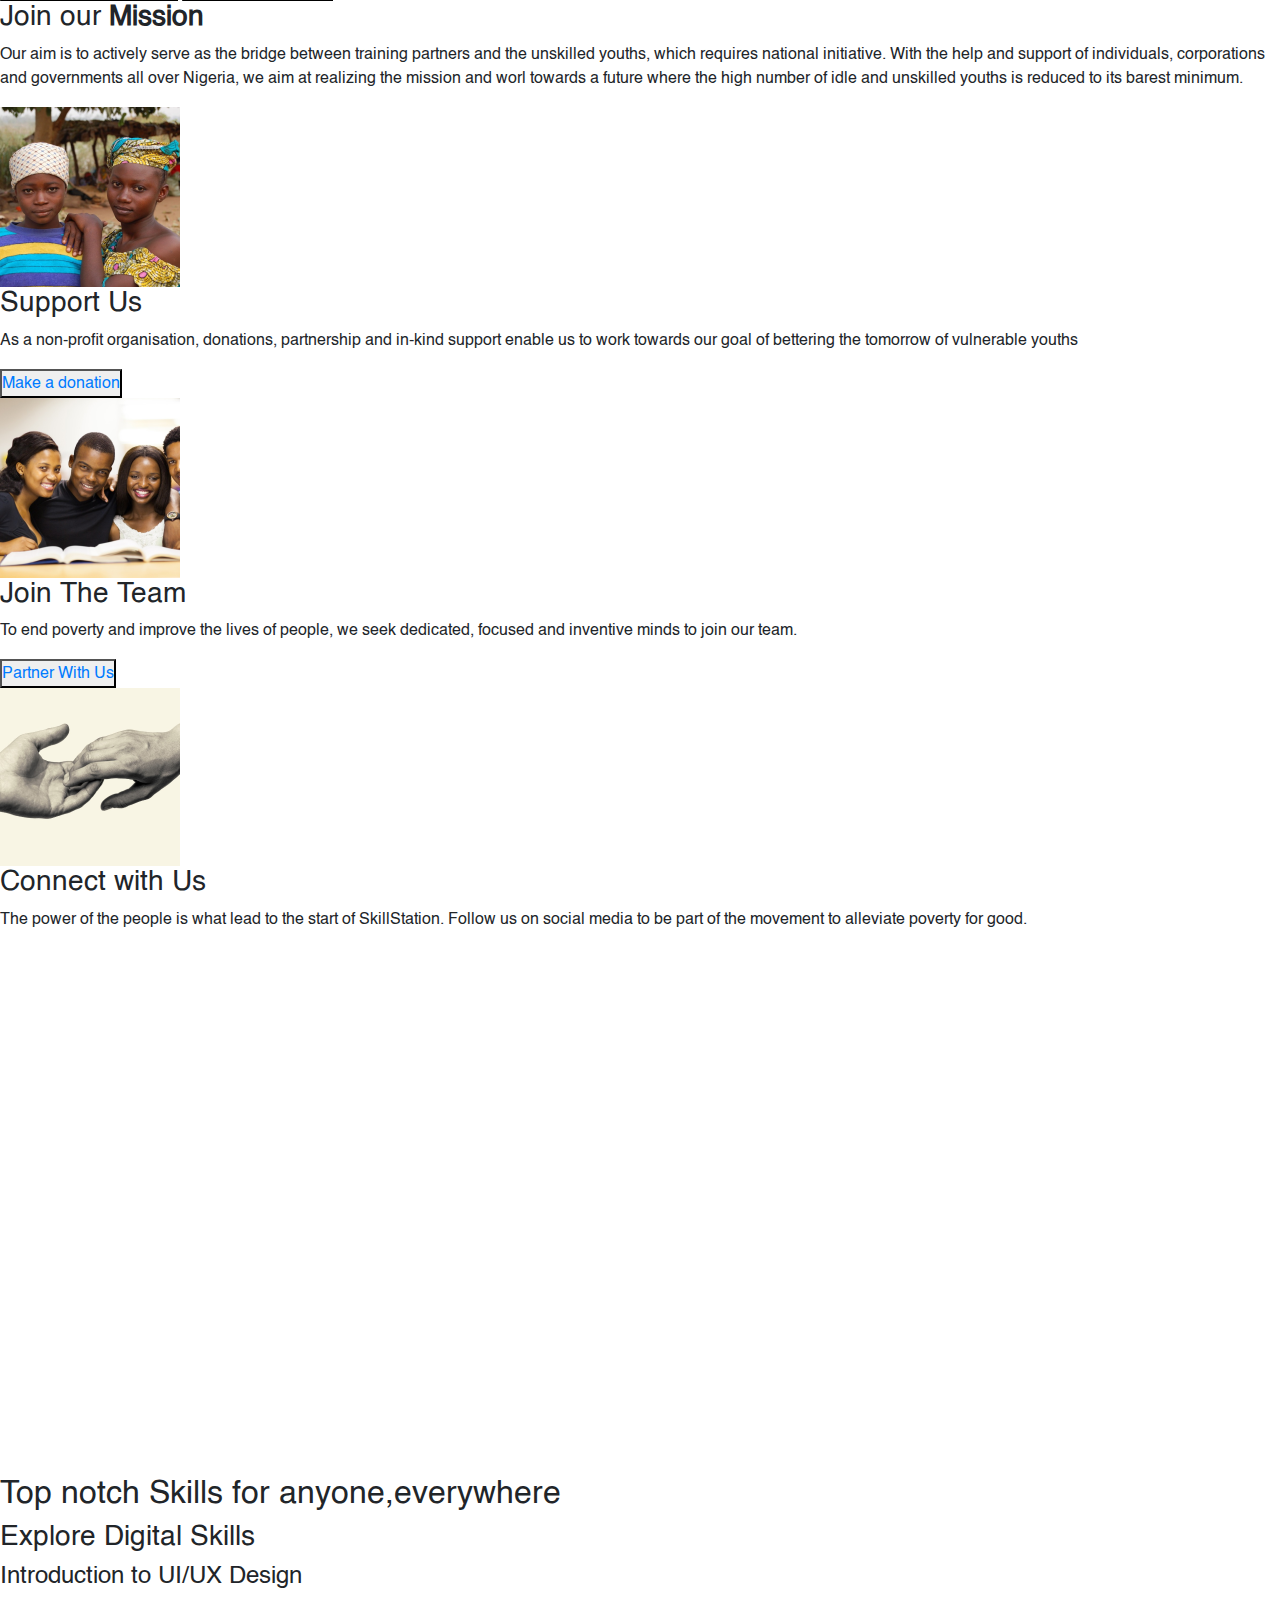
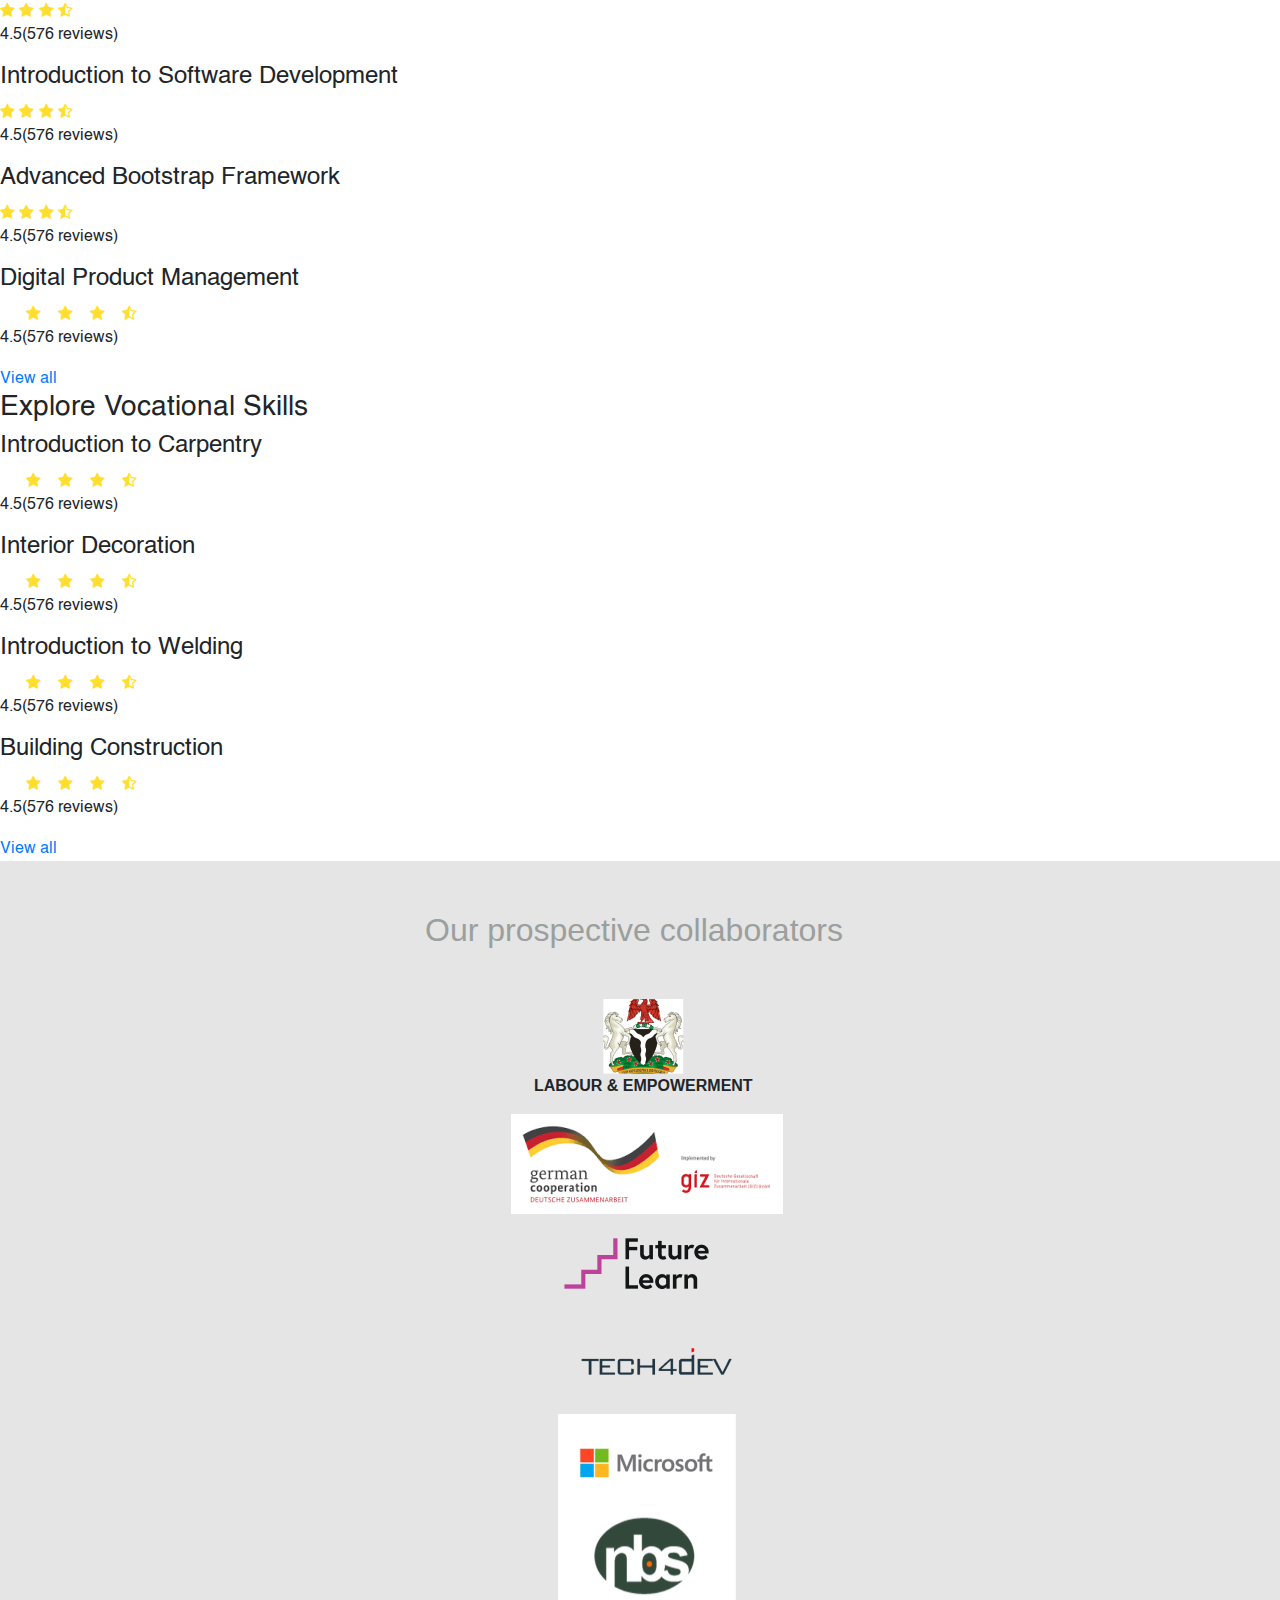
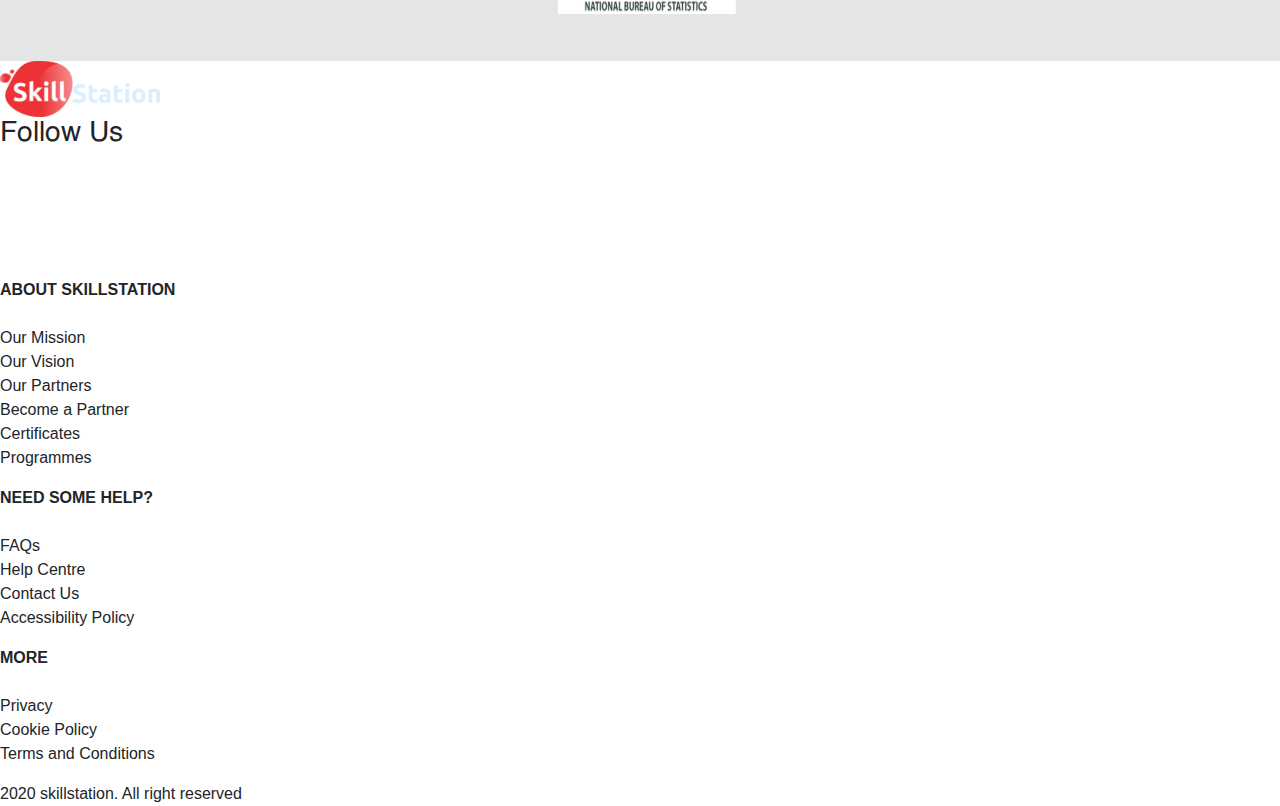
==== commit 849684bb: "Merge pull request #59 from omoloye13/update" ====
--- a/index.html
+++ b/index.html
@@ -28,7 +28,7 @@
                 <!--these are the menu-->
                 <div class="nav-menu">
                     <a href="index.html">Home</a>
-                    <a href="aboutus.html">About Us</a>
+                     <a href="aboutus.html">About Us</a>
                     <a href="#">Programs</a>
                     <a href="contactus.html">Contact us</a>
                     <a href="#">Donate now</a>
--- a/css/homepage.css
+++ b/css/homepage.css
@@ -20,9 +20,8 @@
     height: 80px;
     width: 100%;
     background-color: #1D3557;
-
     position: fixed;
-    z-index: 1;
+    z-index: +1;
 }
 .nav-logo{
     position: absolute;
@@ -48,6 +47,7 @@
 } 
 
 
+
 @media(max-width:1285px){
     .nav-menu{
         left: 30%;
@@ -133,10 +133,6 @@
     .empty{
         display: block;
     }
-
-      
-}
-
 
 .nav-menu :hover{
     cursor: pointer;
@@ -959,22 +955,112 @@
                 }
 
                  /* section eight styles ends here
+                 /* adding footer */
+
+ #footer{
+height: 390px;
+ background-color: #1D3557;
+}
+
+#foot1{
+    margin-left: 100px;
+    margin-top: 50px;
+    float: left;
+
+}
+#folo{
+    margin-top: 100px;
+    color: white;
+}
+
+#so{
+    display: flex;
+    margin-top: 5px;
+    
+}
+#last{
+    background-color: #1D3557;
+    
+
+}
+
+#sk{
+    /* margin-top: 10px; */
+    margin-left: 100px;
+    color: white;
+    font-family: Arial, Helvetica, sans-serif;
+    background-color: #1D3557;
+}
+
+#cont{
+    margin-left: 530px;
+    display: flex;
+
+}
+
+#cont1 {
+    margin-top: 100px;
+
+}
+
+
+#cont1 ul li{
+    list-style: none;
+    margin-top: 10px;
+    color: white;
+    font-family: skillstation;
+
+}
+
+#cont2 {
+    margin-left: 150px;
+    margin-top: 100px;
+
+
+}
+
+
+#cont2 ul li{
+    list-style: none;
+    margin-top: 10px;
+    color: white;
+    font-family: skillstation;
+
+
+}
+
+#cont3 {
+    margin-left: 150px;
+    margin-top: 100px;
+
+}
+
+#cont3 ul li{
+    list-style: none;
+    margin-top: 10px;
+    color: white;
+    font-family: skillstation;
+    
+}
+
     /* section one media starts here */
     @media(max-width:650px){
     .nav{
         height: 80px;
+        position: fixed;
     }   
-    .nav-logo{
+     .nav-logo{ 
         position: absolute;
         left: 5%;
         top: 2%;
     }
      .nav-bar{
-        position: absolute;
-        left: 80%;
-        display: block;
+       position: absolute;
+       left:80%;
+        display: none;
         color: white;
         top: 5%;
+        cursor: pointer;
     } 
     .nav-menu{
         position: absolute;
@@ -1022,7 +1108,7 @@
     }
     .empty{
         display: block;
-    }
+    } */
         /* section one media ends here */
        /* section three media starts here */
         .sphere{
@@ -1264,95 +1350,6 @@
 
 }
 
-/* adding footer */
-
-#footer{
-    height: 390px;
-    background-color: #1D3557;
-    
-
-}
-
-#foot1{
-    margin-left: 100px;
-    margin-top: 50px;
-    float: left;
-
-}
-#folo{
-    margin-top: 100px;
-    color: white;
-}
-
-#so{
-    display: flex;
-    margin-top: 5px;
-    
-}
-#last{
-    background-color: #1D3557;
-    
-
-}
-
-#sk{
-    /* margin-top: 10px; */
-    margin-left: 100px;
-    color: white;
-    font-family: Arial, Helvetica, sans-serif;
-    background-color: #1D3557;
-}
-
-#cont{
-    margin-left: 530px;
-    display: flex;
-
-}
-
-#cont1 {
-    margin-top: 100px;
-
-}
-
-
-#cont1 ul li{
-    list-style: none;
-    margin-top: 10px;
-    color: white;
-    font-family: skillstation;
-
-}
-
-#cont2 {
-    margin-left: 150px;
-    margin-top: 100px;
-
-
-}
-
-
-#cont2 ul li{
-    list-style: none;
-    margin-top: 10px;
-    color: white;
-    font-family: skillstation;
-
-
-}
-
-#cont3 {
-    margin-left: 150px;
-    margin-top: 100px;
-
-}
-
-#cont3 ul li{
-    list-style: none;
-    margin-top: 10px;
-    color: white;
-    font-family: skillstation;
-    
-}
 
 /* media screen for join us section */
 
@@ -2046,6 +2043,95 @@
 /*  css for section new added ends here */
 
 
+@media(max-width:1285px){
+    .nav-menu{
+        left: 30%;
+        width: 767px;
+
+    }
+}
+
+@media(max-width:1110px){
+    .nav-menu{
+        left: 25%;
+
+    }
+}
+
+@media(max-width:1040px){
+    .nav-menu{
+        left: 22%;
+
+    }
+}
+
+
+@media(max-width:995px){
+    .nav-menu{
+        left: 22%;
+
+    }
+
+    .nav-bar{
+        position: absolute;
+        left: 80%;
+        display: block;
+        color: white;
+        top: 19%;
+        left: 80%;
+    } 
+
+
+    .nav-menu a{
+        display: none;
+
+    }
+        .nav-bar{
+        position: absolute;
+        display: block;
+        color: white;
+        border-radius: 10px;
+        margin-top: 1%;
+    }
+    .nav-menu :hover{
+    cursor: pointer;
+    text-decoration: none;
+    color: #1D3557;
+    }
+    #sign{
+        border: solid 1px #ED3237;
+        color: white;
+        padding: 5px;
+        border-radius: 10px;
+        background-color: #ED3237;
+    }
+    #sign:hover{
+     color: #1D3557;
+    }
+    #log:hover{
+        color: #1D3557;
+         }
+    #log{
+        border: solid 1px #ED3237;
+        color: white;
+        padding: 5px;
+        border-radius: 10px;
+        margin-left: 0px;
+    }
+    
+    .empty{
+        display: block;
+        top: 19%;
+        left: 80%;
+    } 
+
+    .empty{
+        display: block;
+    }
+
+      
+}
+
 /* media screen for section 4*/
 @media(max-width: 500px){
 
@@ -2181,4 +2267,3 @@
 /* media screen for section 5 ends here */
 
 }
-
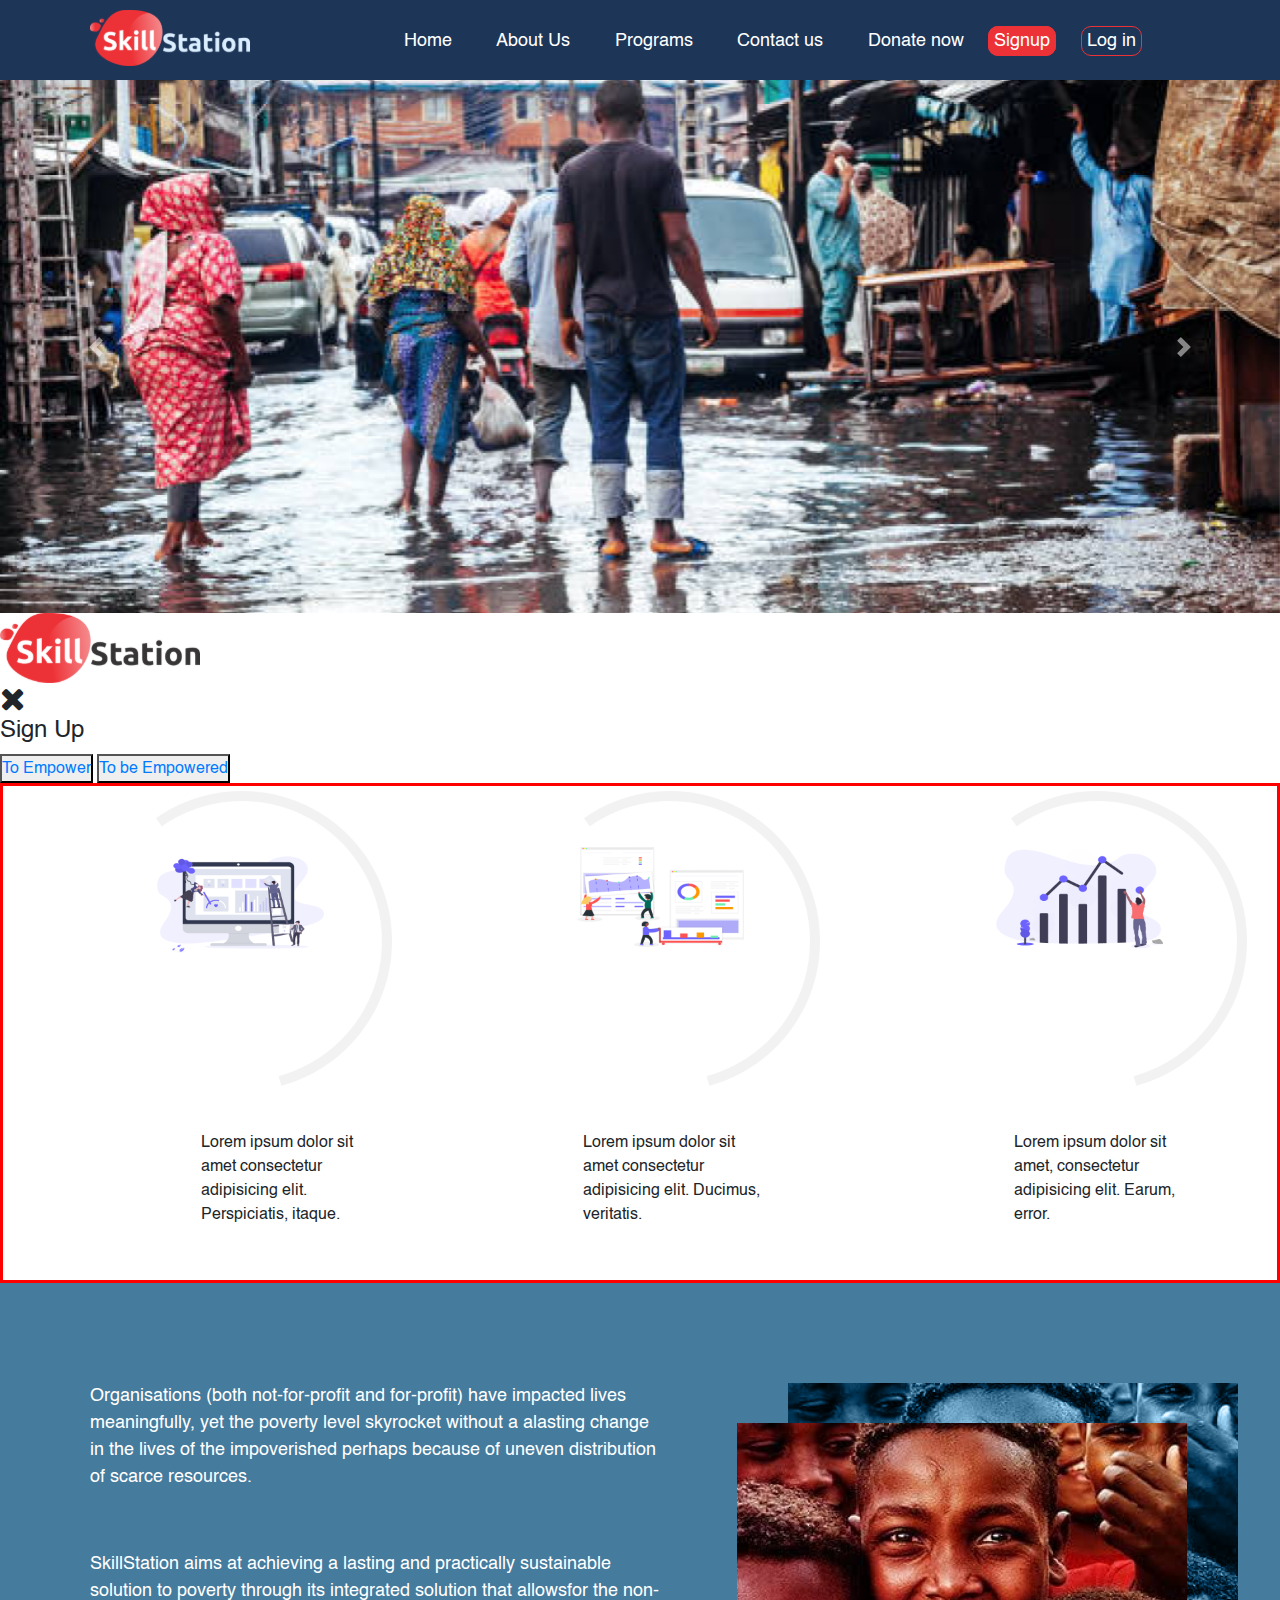
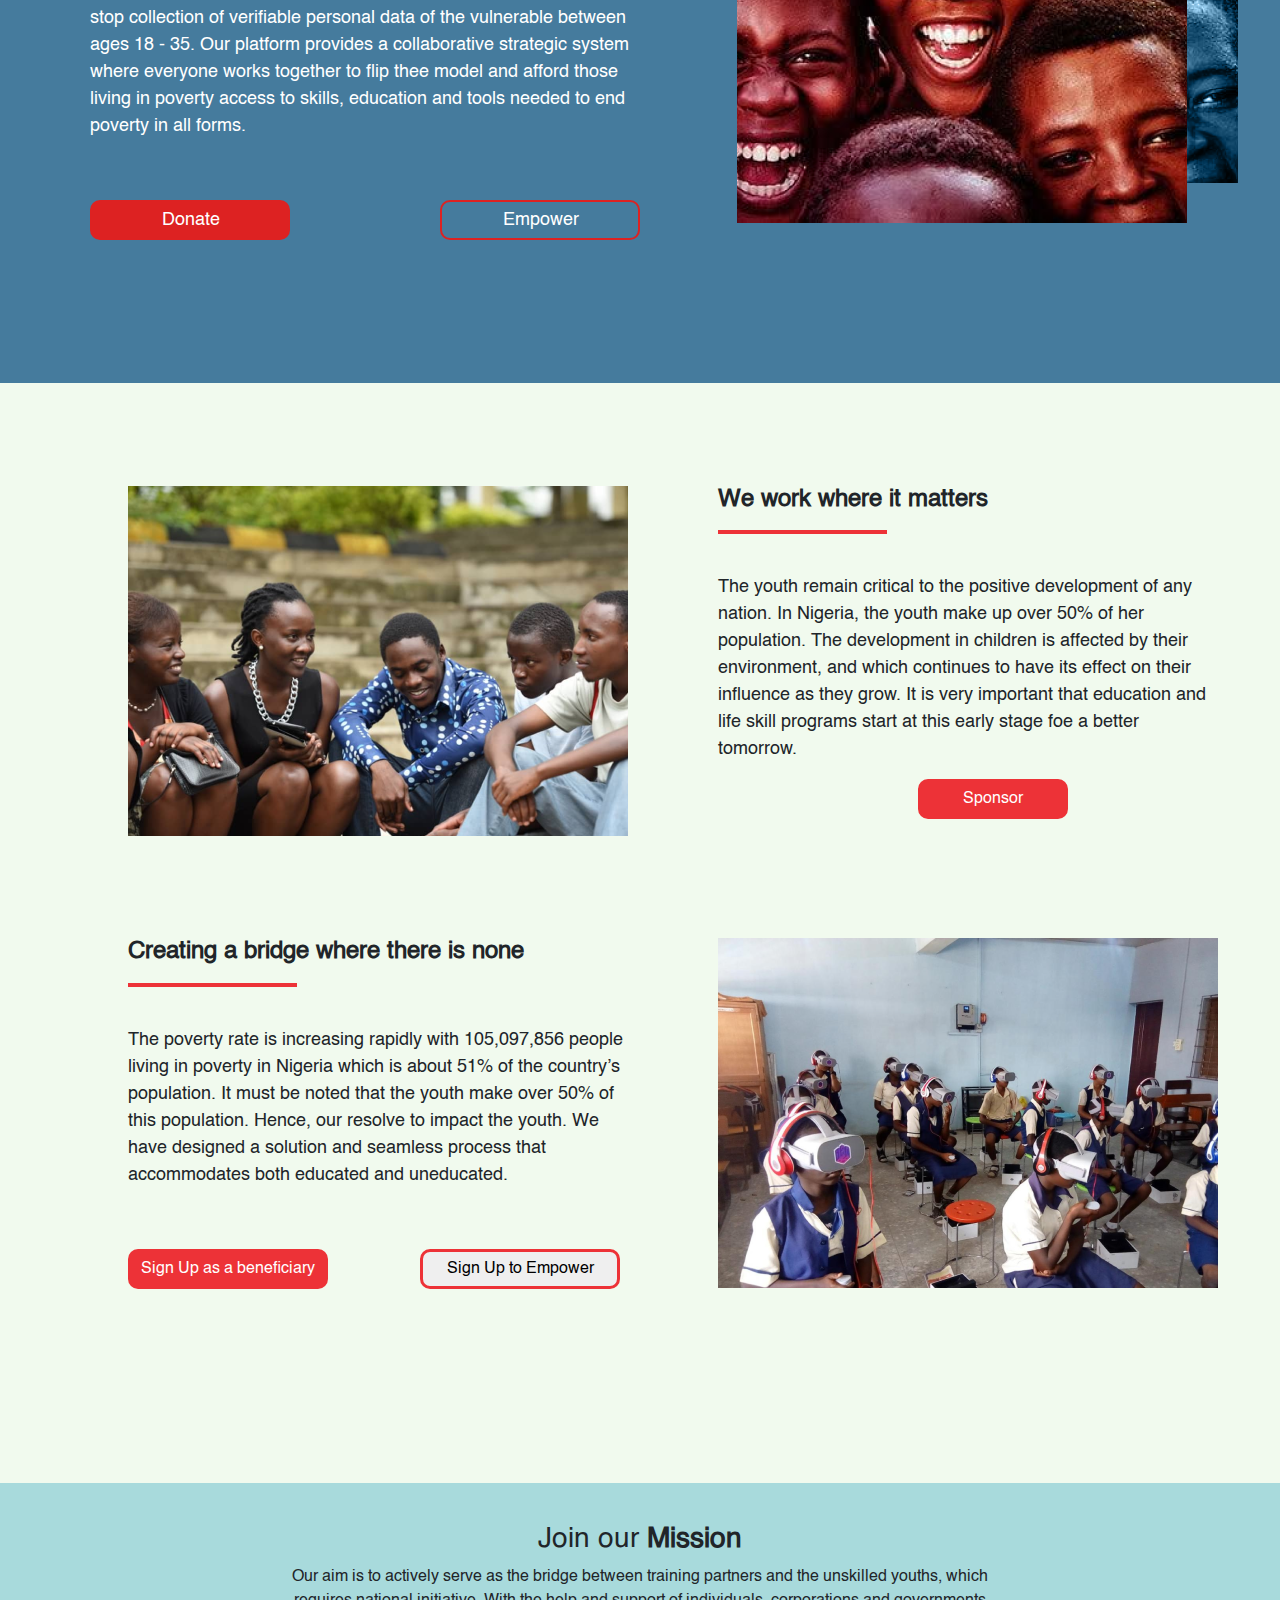
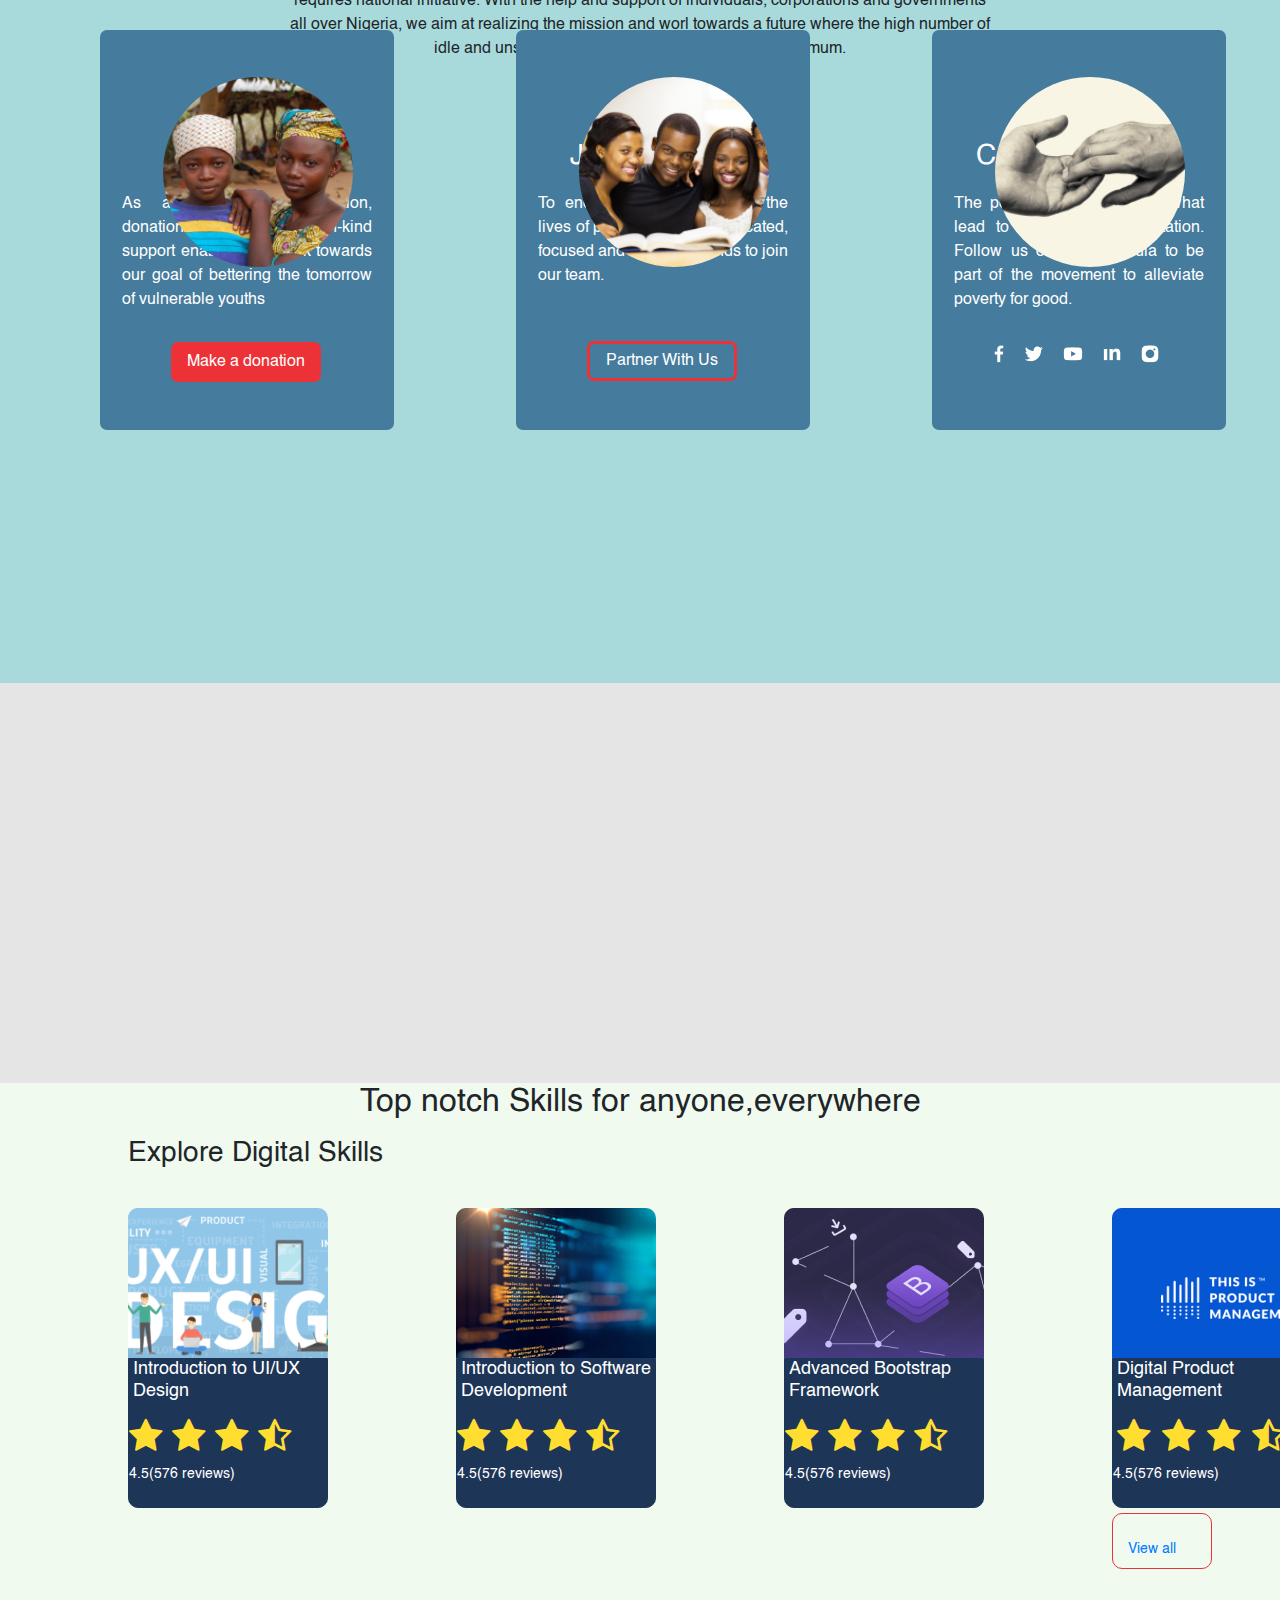
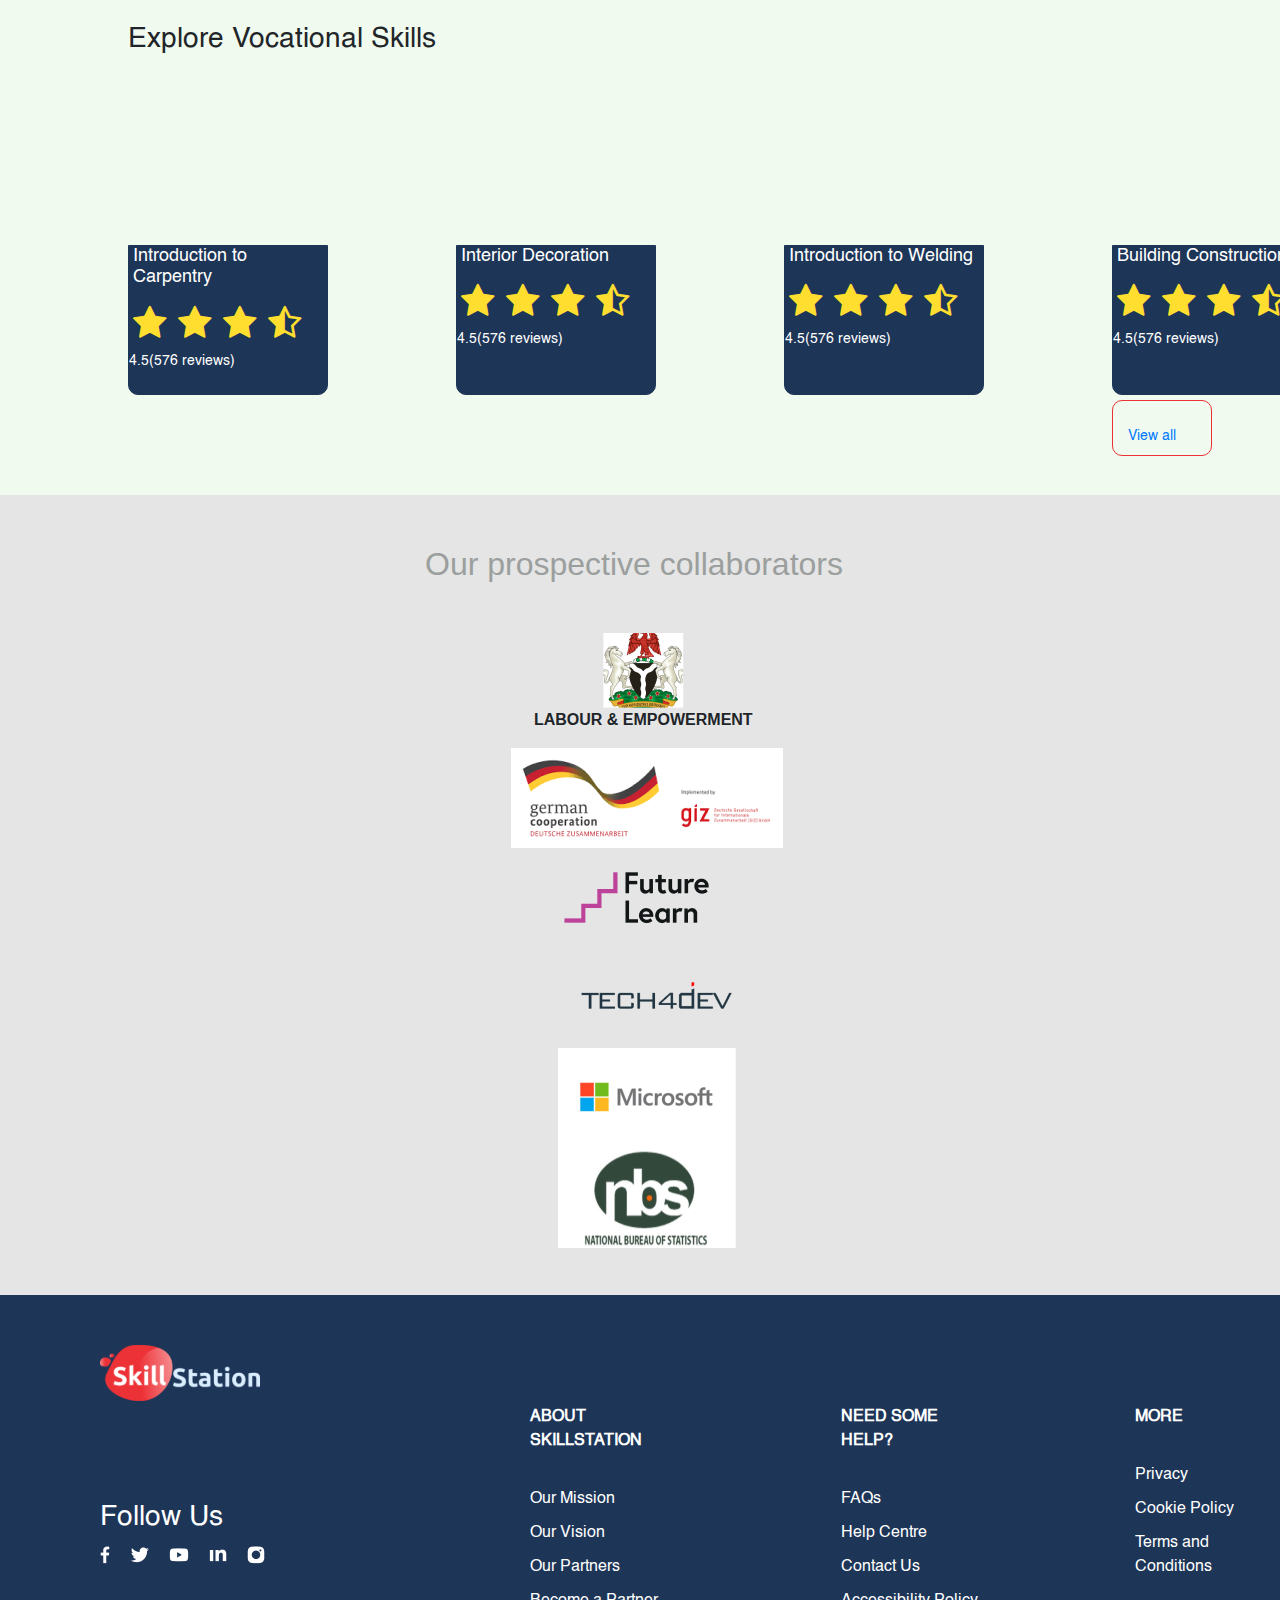
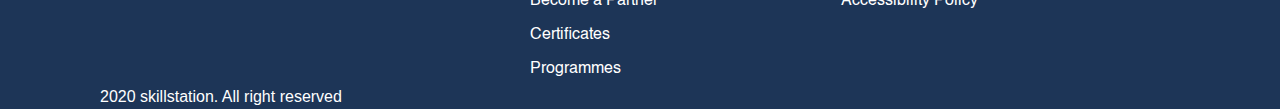
==== commit 9dcf25e6: "Revert "no comment"" ====
--- a/index.html
+++ b/index.html
@@ -28,7 +28,7 @@
                 <!--these are the menu-->
                 <div class="nav-menu">
                     <a href="index.html">Home</a>
-                     <a href="aboutus.html">About Us</a>
+                    <a href="aboutus.html">About Us</a>
                     <a href="#">Programs</a>
                     <a href="contactus.html">Contact us</a>
                     <a href="#">Donate now</a>
--- a/css/homepage.css
+++ b/css/homepage.css
@@ -20,8 +20,9 @@
     height: 80px;
     width: 100%;
     background-color: #1D3557;
+
     position: fixed;
-    z-index: +1;
+    z-index: 1;
 }
 .nav-logo{
     position: absolute;
@@ -47,7 +48,6 @@
 } 
 
 
-
 @media(max-width:1285px){
     .nav-menu{
         left: 30%;
@@ -133,6 +133,10 @@
     .empty{
         display: block;
     }
+
+      
+}
+
 
 .nav-menu :hover{
     cursor: pointer;
@@ -955,112 +959,22 @@
                 }
 
                  /* section eight styles ends here
-                 /* adding footer */
-
- #footer{
-height: 390px;
- background-color: #1D3557;
-}
-
-#foot1{
-    margin-left: 100px;
-    margin-top: 50px;
-    float: left;
-
-}
-#folo{
-    margin-top: 100px;
-    color: white;
-}
-
-#so{
-    display: flex;
-    margin-top: 5px;
-    
-}
-#last{
-    background-color: #1D3557;
-    
-
-}
-
-#sk{
-    /* margin-top: 10px; */
-    margin-left: 100px;
-    color: white;
-    font-family: Arial, Helvetica, sans-serif;
-    background-color: #1D3557;
-}
-
-#cont{
-    margin-left: 530px;
-    display: flex;
-
-}
-
-#cont1 {
-    margin-top: 100px;
-
-}
-
-
-#cont1 ul li{
-    list-style: none;
-    margin-top: 10px;
-    color: white;
-    font-family: skillstation;
-
-}
-
-#cont2 {
-    margin-left: 150px;
-    margin-top: 100px;
-
-
-}
-
-
-#cont2 ul li{
-    list-style: none;
-    margin-top: 10px;
-    color: white;
-    font-family: skillstation;
-
-
-}
-
-#cont3 {
-    margin-left: 150px;
-    margin-top: 100px;
-
-}
-
-#cont3 ul li{
-    list-style: none;
-    margin-top: 10px;
-    color: white;
-    font-family: skillstation;
-    
-}
-
     /* section one media starts here */
     @media(max-width:650px){
     .nav{
         height: 80px;
-        position: fixed;
     }   
-     .nav-logo{ 
+    .nav-logo{
         position: absolute;
         left: 5%;
         top: 2%;
     }
      .nav-bar{
-       position: absolute;
-       left:80%;
-        display: none;
+        position: absolute;
+        left: 80%;
+        display: block;
         color: white;
         top: 5%;
-        cursor: pointer;
     } 
     .nav-menu{
         position: absolute;
@@ -1108,7 +1022,7 @@
     }
     .empty{
         display: block;
-    } */
+    }
         /* section one media ends here */
        /* section three media starts here */
         .sphere{
@@ -1350,6 +1264,95 @@
 
 }
 
+/* adding footer */
+
+#footer{
+    height: 390px;
+    background-color: #1D3557;
+    
+
+}
+
+#foot1{
+    margin-left: 100px;
+    margin-top: 50px;
+    float: left;
+
+}
+#folo{
+    margin-top: 100px;
+    color: white;
+}
+
+#so{
+    display: flex;
+    margin-top: 5px;
+    
+}
+#last{
+    background-color: #1D3557;
+    
+
+}
+
+#sk{
+    /* margin-top: 10px; */
+    margin-left: 100px;
+    color: white;
+    font-family: Arial, Helvetica, sans-serif;
+    background-color: #1D3557;
+}
+
+#cont{
+    margin-left: 530px;
+    display: flex;
+
+}
+
+#cont1 {
+    margin-top: 100px;
+
+}
+
+
+#cont1 ul li{
+    list-style: none;
+    margin-top: 10px;
+    color: white;
+    font-family: skillstation;
+
+}
+
+#cont2 {
+    margin-left: 150px;
+    margin-top: 100px;
+
+
+}
+
+
+#cont2 ul li{
+    list-style: none;
+    margin-top: 10px;
+    color: white;
+    font-family: skillstation;
+
+
+}
+
+#cont3 {
+    margin-left: 150px;
+    margin-top: 100px;
+
+}
+
+#cont3 ul li{
+    list-style: none;
+    margin-top: 10px;
+    color: white;
+    font-family: skillstation;
+    
+}
 
 /* media screen for join us section */
 
@@ -2043,95 +2046,6 @@
 /*  css for section new added ends here */
 
 
-@media(max-width:1285px){
-    .nav-menu{
-        left: 30%;
-        width: 767px;
-
-    }
-}
-
-@media(max-width:1110px){
-    .nav-menu{
-        left: 25%;
-
-    }
-}
-
-@media(max-width:1040px){
-    .nav-menu{
-        left: 22%;
-
-    }
-}
-
-
-@media(max-width:995px){
-    .nav-menu{
-        left: 22%;
-
-    }
-
-    .nav-bar{
-        position: absolute;
-        left: 80%;
-        display: block;
-        color: white;
-        top: 19%;
-        left: 80%;
-    } 
-
-
-    .nav-menu a{
-        display: none;
-
-    }
-        .nav-bar{
-        position: absolute;
-        display: block;
-        color: white;
-        border-radius: 10px;
-        margin-top: 1%;
-    }
-    .nav-menu :hover{
-    cursor: pointer;
-    text-decoration: none;
-    color: #1D3557;
-    }
-    #sign{
-        border: solid 1px #ED3237;
-        color: white;
-        padding: 5px;
-        border-radius: 10px;
-        background-color: #ED3237;
-    }
-    #sign:hover{
-     color: #1D3557;
-    }
-    #log:hover{
-        color: #1D3557;
-         }
-    #log{
-        border: solid 1px #ED3237;
-        color: white;
-        padding: 5px;
-        border-radius: 10px;
-        margin-left: 0px;
-    }
-    
-    .empty{
-        display: block;
-        top: 19%;
-        left: 80%;
-    } 
-
-    .empty{
-        display: block;
-    }
-
-      
-}
-
 /* media screen for section 4*/
 @media(max-width: 500px){
 
@@ -2267,3 +2181,4 @@
 /* media screen for section 5 ends here */
 
 }
+
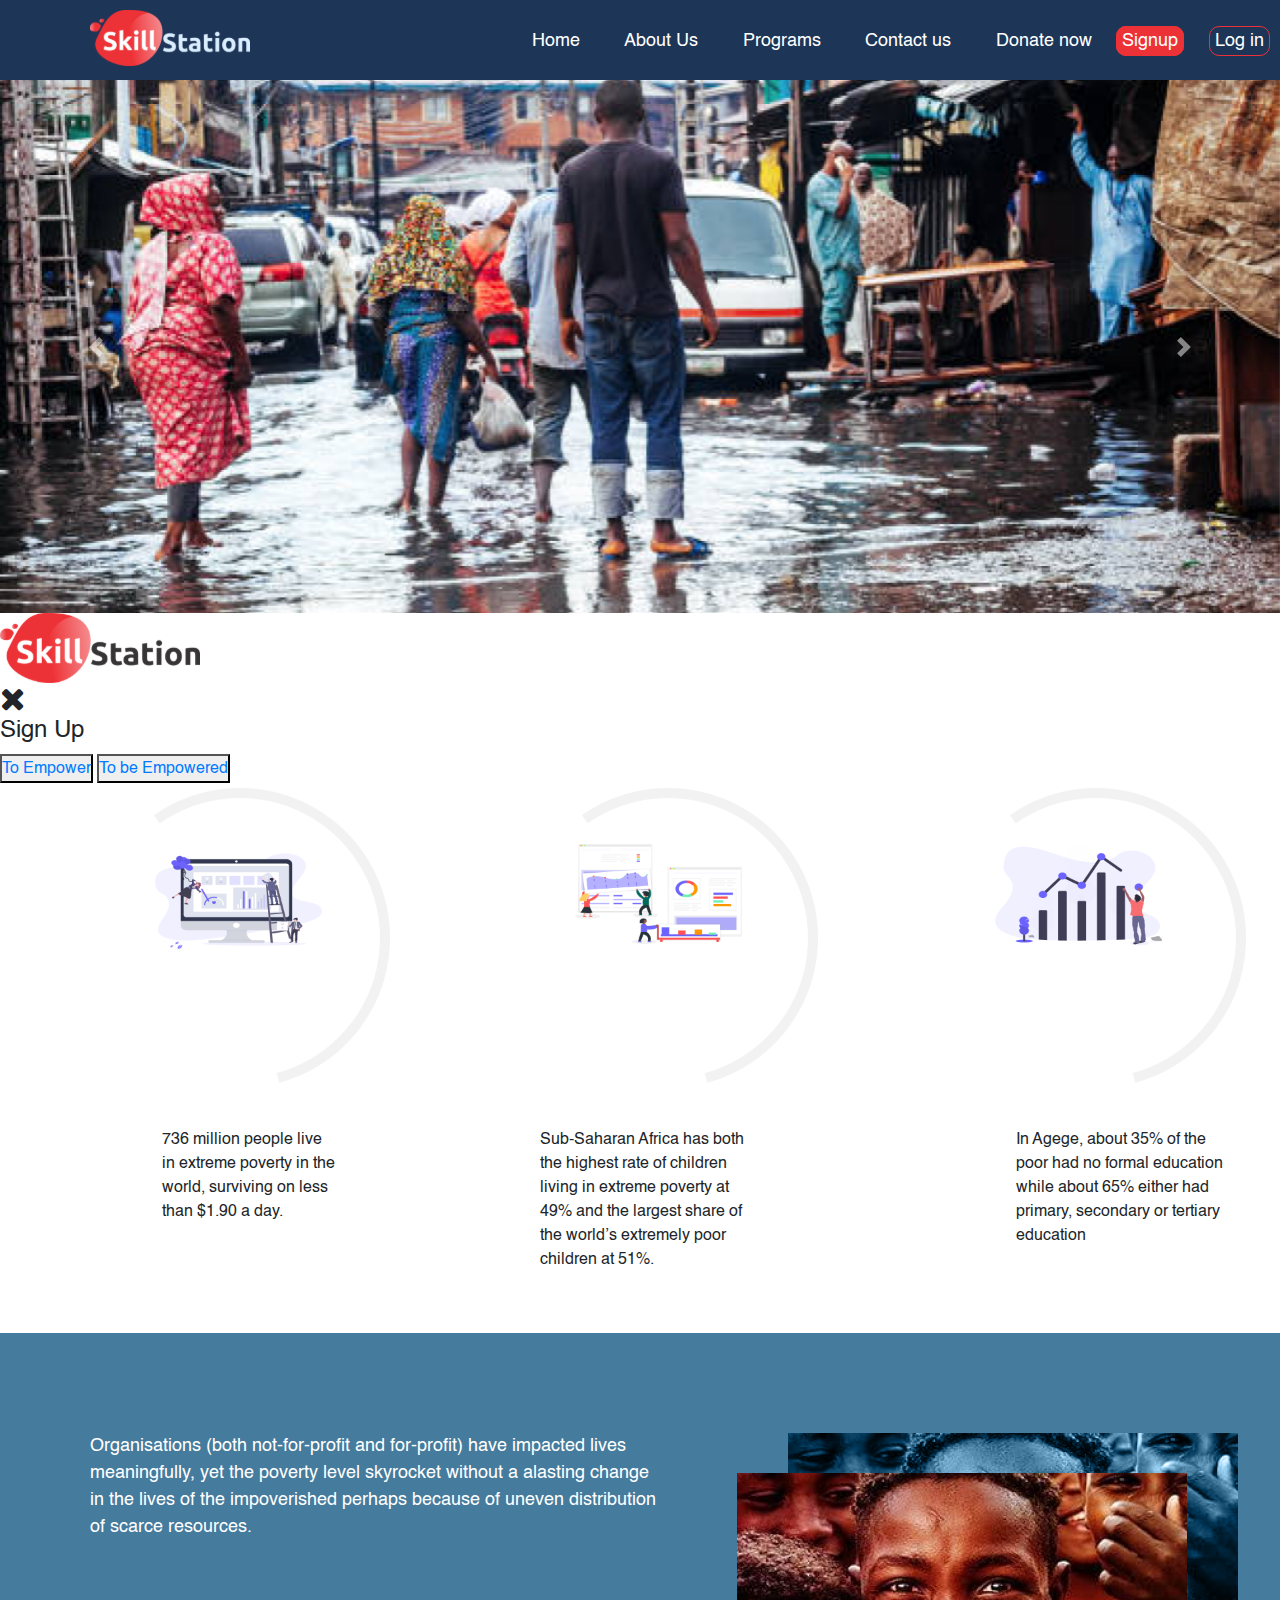
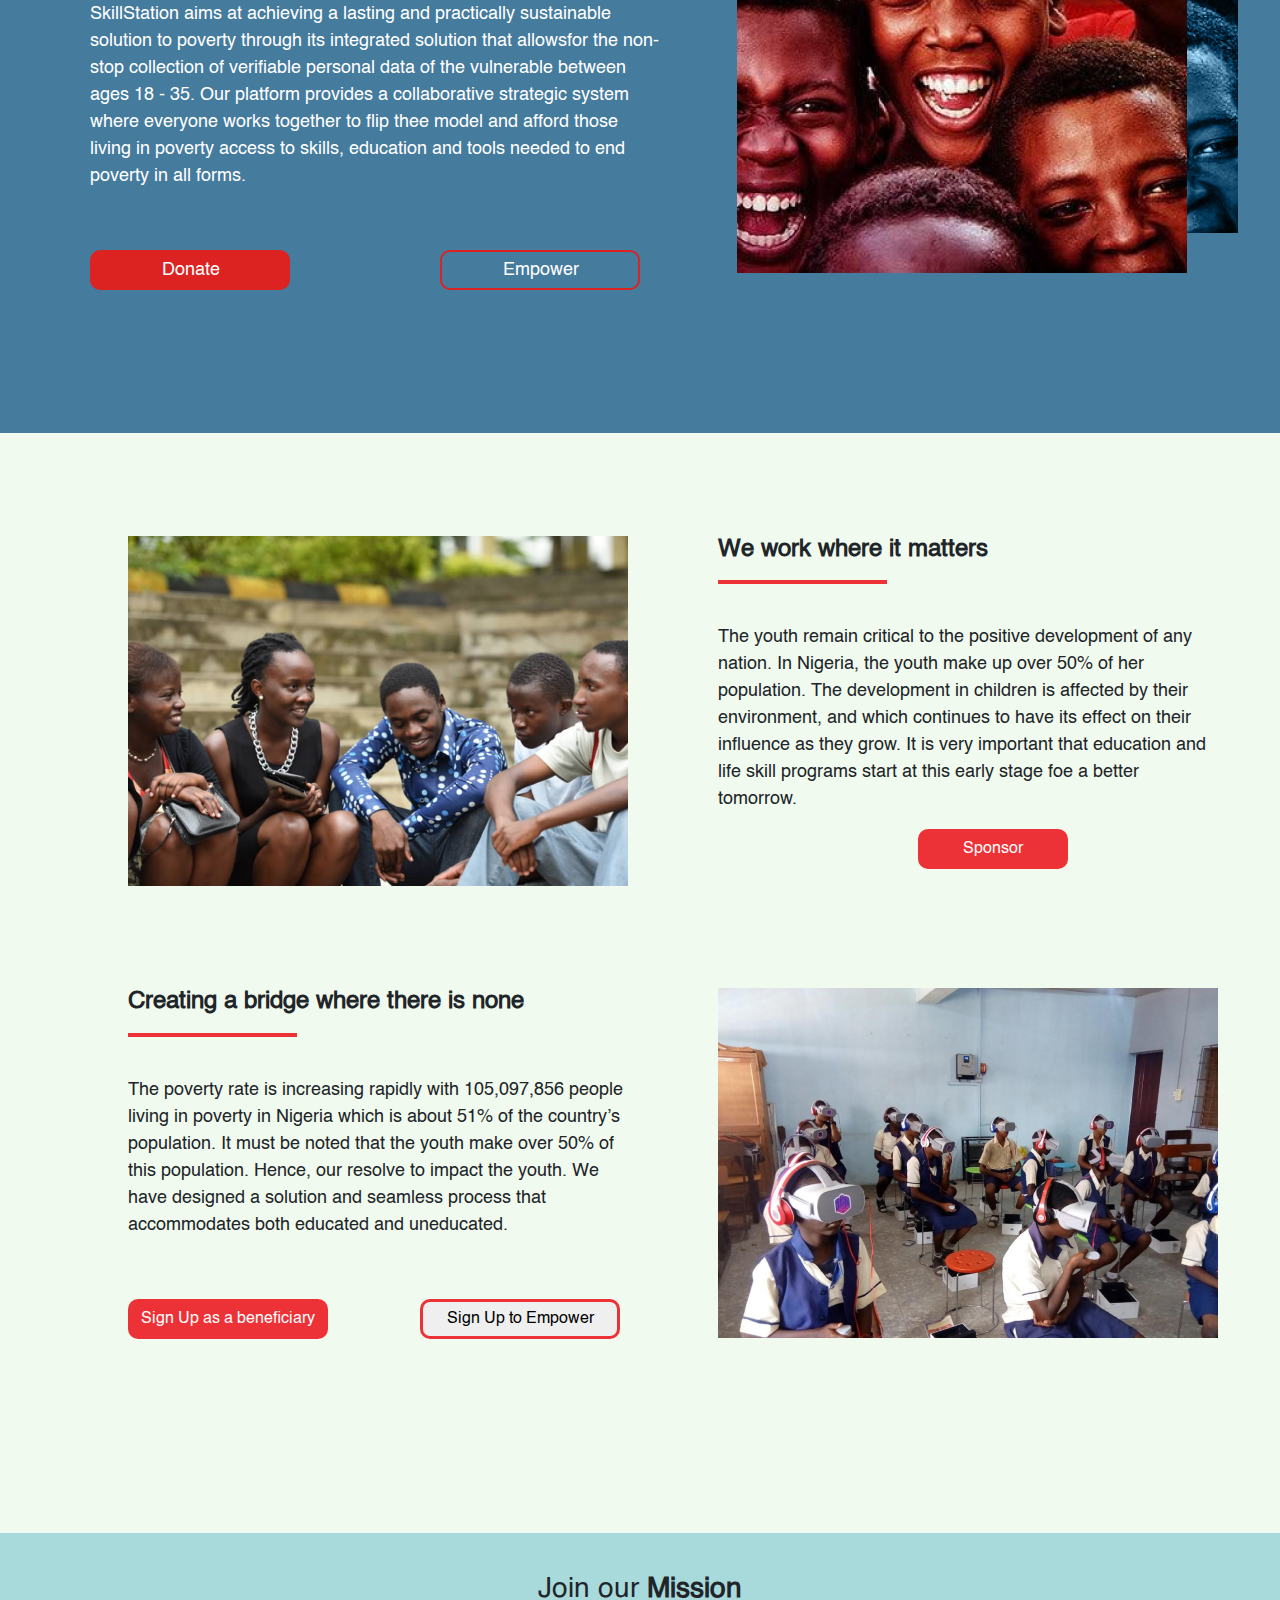
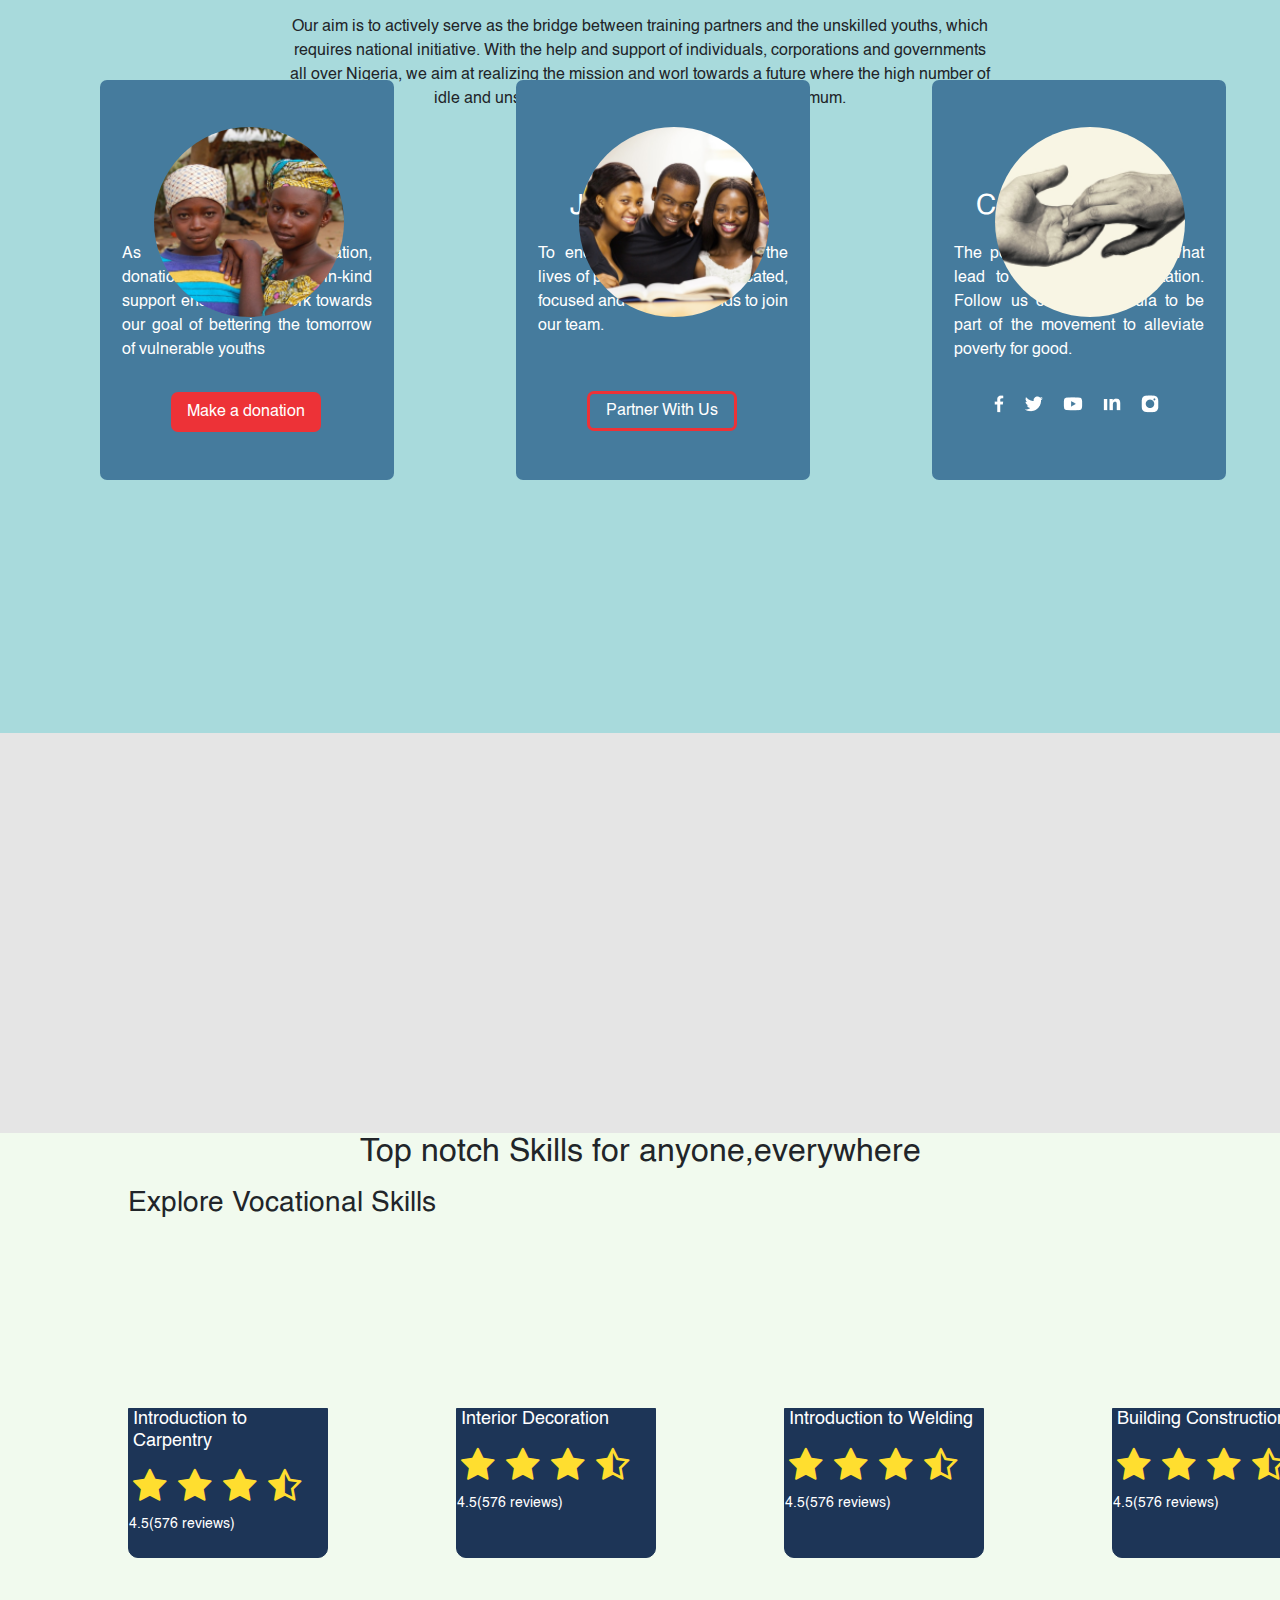
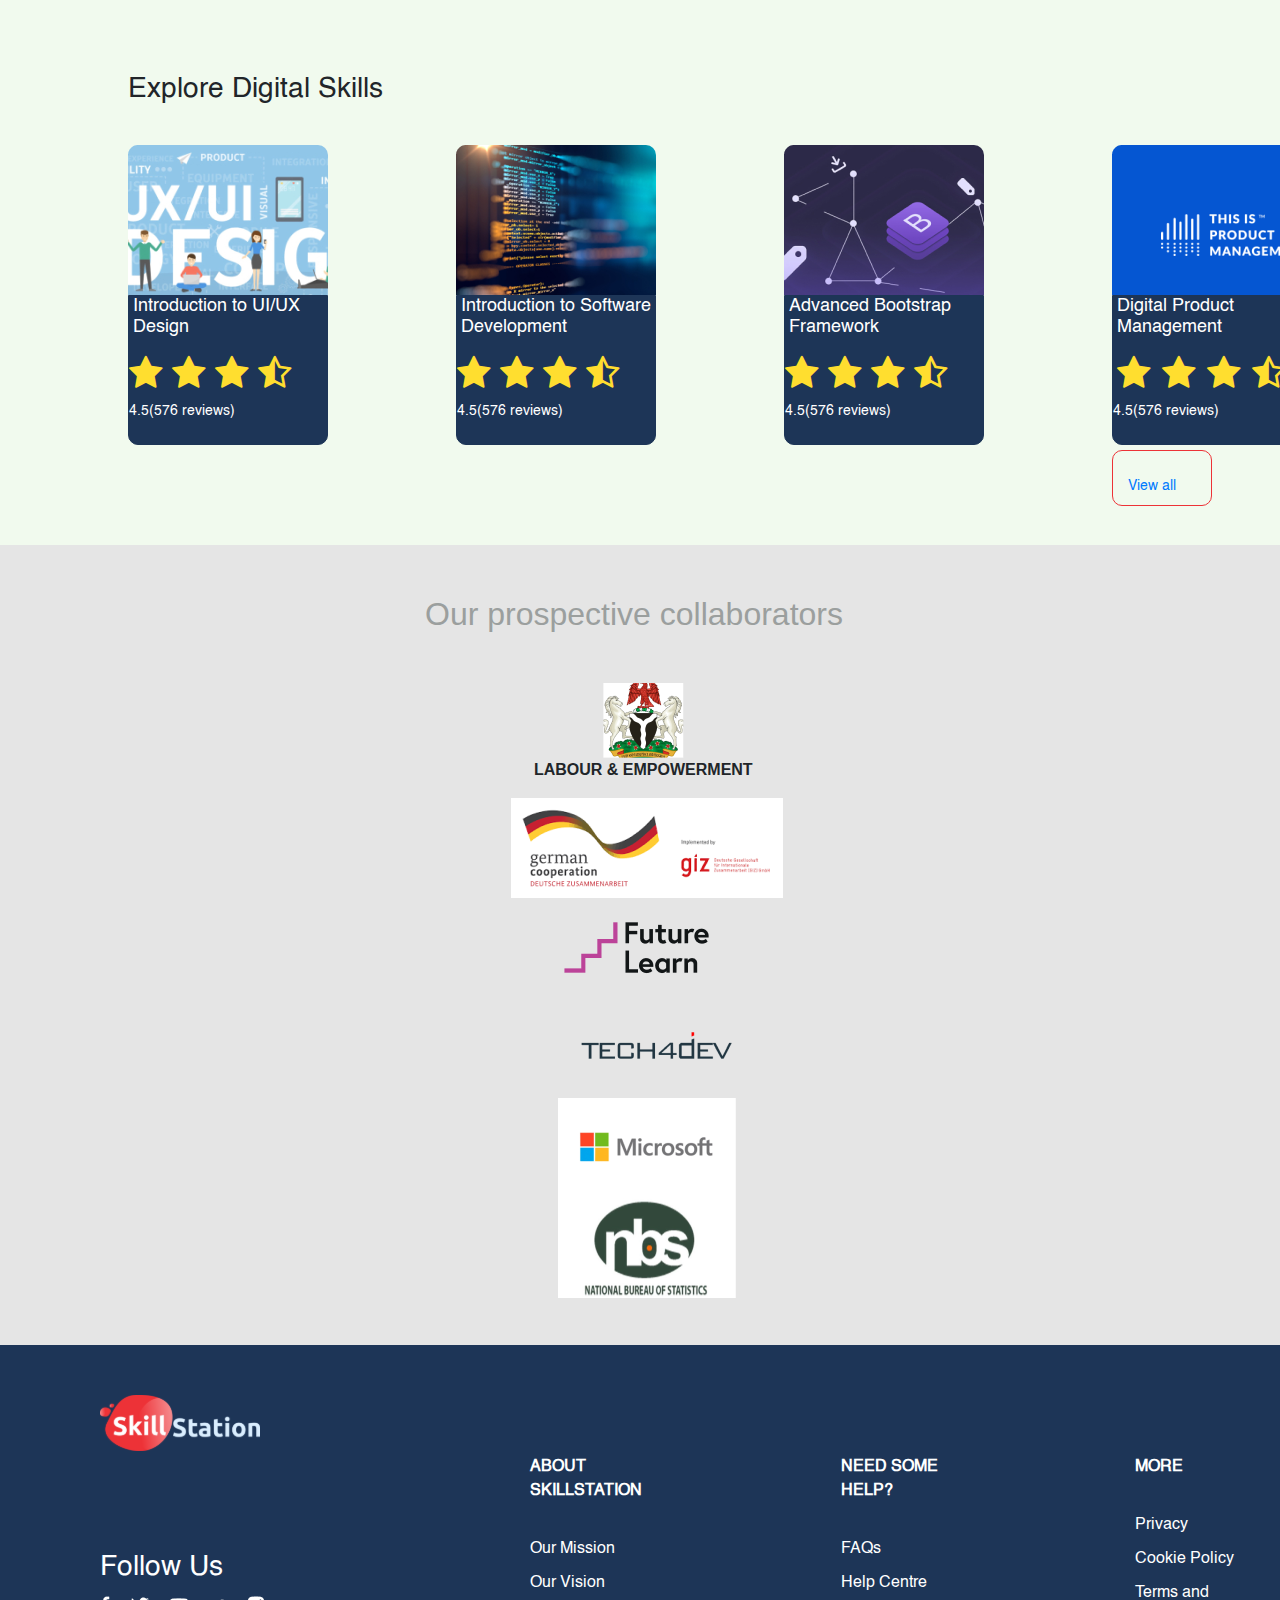
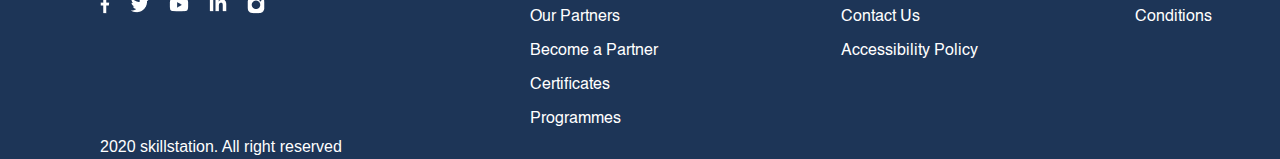
==== commit c8289b3e: "adjust" ====
--- a/index.html
+++ b/index.html
@@ -27,7 +27,7 @@
                 </div>
                 <!--these are the menu-->
                 <div class="nav-menu">
-                    <a href="index.html">Home</a>
+                    <a href="index.html " id="hom">Home</a>
                     <a href="aboutus.html">About Us</a>
                     <a href="#">Programs</a>
                     <a href="contactus.html">Contact us</a>
@@ -102,13 +102,13 @@
                 </div>
                 <div class="oval">
                     <div id="box-par1">
-                        <p>Lorem ipsum dolor sit amet consectetur adipisicing elit. Perspiciatis, itaque.</p>
+                        <p>736 million people live in extreme poverty in the world, surviving on less than $1.90 a day.</p>
                     </div>
                     <div id="box-par2">
-                        <p>Lorem ipsum dolor sit amet consectetur adipisicing elit. Ducimus, veritatis.</p>
+                        <p>Sub-Saharan Africa has both the highest rate of children living in extreme poverty at 49% and the largest share of the world’s extremely poor children at 51%.</p>
                     </div>
                     <div id="box-par3">
-                        <p>Lorem ipsum dolor sit amet, consectetur adipisicing elit. Earum, error.</p>
+                        <p>In Agege, about 35% of the poor had no formal education while about 65% either had primary, secondary or tertiary education</p>
                     </div>
                 </div>
             </div>
@@ -201,7 +201,7 @@
             <div id="total">
                 <div id="new1">
                     <div id="new-pics">
-                        <div id="sup"><img src="images/support 1 1.png" alt=""></div>
+                        
                         <div id="sup-con"> 
                             <h3>Support Us</h3>
                             <p> As a non-profit organisation, donations, partnership and in-kind 
@@ -210,12 +210,13 @@
         
                             <button><a href="#">Make a donation</a></button>
                         </div>
+                        <div id="sup"><img src="images/support 1 1.png" alt=""></div>
                     </div>
                 </div>
 
                 <div id="new2">
                     <div id="new-pics2">
-                        <div id="sup2"><img src="images/join  us 1.png" alt=""></div>
+                        
                         <div id="sup-con2"> 
                             <h3>Join The Team</h3>
                             <p>          
@@ -226,18 +227,19 @@
         
                             <button><a href="#">Partner With Us</a></button>
                         </div>
+                        <div id="sup2"><img src="images/join  us 1.png" alt=""></div>
                     </div>
                 </div>
 
                 <div id="new3">
                     <div id="new-pics3">
-                        <div id="sup3"><img src="images/connect 1.png" alt=""></div>
+                        
                         <div id="sup-con3"> 
                             <h3>Connect with Us</h3>
                             <p> The power of the people is what lead to the start of SkillStation.
                                 Follow us on social media to be part of the movement to alleviate poverty for good.</p>
         
-                            
+            
                             <div id="so3">
                                 <div><img src="images/Vector (2).png" alt=""></div>
                                 <div><img style="margin-left: 20px;" src="images/Vector (3).png" alt=""></div>
@@ -246,7 +248,9 @@
                                 <div><img style="margin-left: 20px;" src="images/Vector (7).png" alt=""></div>
                 
                             </div>
-                        </div>
+                            
+                        </div>
+                        <div id="sup3"><img src="images/connect 1.png" alt=""></div>
                     </div>
                 </div>
 
@@ -269,6 +273,64 @@
         <section id="sect-7">
             <div class="skill">
                 <h2>Top notch Skills for anyone,everywhere</h2>
+                <div class="voc">
+                    <h3>Explore Vocational Skills</h3>
+                </div>
+                <div class="sun">
+                    <div class="voc-skill-1">
+                        <!--this div contains the vocationals skills-->
+                        <div id="voc-img1"></div>
+                            <div id="voc-text1">
+                                <h4>Introduction to Carpentry</h4> 
+                                <i class="fa fa-star" aria-hidden="true" style="color: #ffde2f; margin-left: 2%;"></i>
+                                <i class="fa fa-star" aria-hidden="true" style="color: #ffde2f; margin-left: 1%;"></i>
+                                <i class="fa fa-star" aria-hidden="true" style="color: #ffde2f;margin-left: 1%;"></i>
+                                <i class="fa fa-star-half-o" aria-hidden="true" style="color: #ffde2f; margin-left: 1%;"></i>
+                               <p>4.5(576 reviews)</p> 
+                            </div>
+                    </div>
+                    <div class="voc-skill-2">
+                        <!--this div contains the vocationals skills-->
+                        <div id="voc-img2"></div>
+                            <div id="voc-text2">
+                                <h4>Interior Decoration</h4> 
+                                <i class="fa fa-star" aria-hidden="true" style="color: #ffde2f; margin-left: 2%;"></i>
+                                <i class="fa fa-star" aria-hidden="true" style="color: #ffde2f; margin-left: 1%;"></i>
+                                <i class="fa fa-star" aria-hidden="true" style="color: #ffde2f;margin-left: 1%;"></i>
+                                <i class="fa fa-star-half-o" aria-hidden="true" style="color: #ffde2f; margin-left: 1%;"></i>
+                               <p>4.5(576 reviews)</p> 
+                            </div>
+                    </div>
+                    <div class="voc-skill-3">
+                        <!--this div contains the vocationals skills-->
+                        <div id="voc-img3"></div>
+                            <div id="voc-text3">
+                                <h4>Introduction to Welding</h4> 
+                                <i class="fa fa-star" aria-hidden="true" style="color: #ffde2f; margin-left: 2%;"></i>
+                                <i class="fa fa-star" aria-hidden="true" style="color: #ffde2f; margin-left: 1%;"></i>
+                                <i class="fa fa-star" aria-hidden="true" style="color: #ffde2f;margin-left: 1%;"></i>
+                                <i class="fa fa-star-half-o" aria-hidden="true" style="color: #ffde2f; margin-left: 1%;"></i>
+                               <p>4.5(576 reviews)</p> 
+                            </div>
+                    </div>
+                    <div class="voc-skill-4">
+                        <!--this div contains the vocationals skills-->
+                        <div id="voc-img4"></div>
+                            <div id="voc-text4">
+                                <h4>Building Construction</h4> 
+                                <i class="fa fa-star" aria-hidden="true" style="color: #ffde2f; margin-left: 2%;"></i>
+                                <i class="fa fa-star" aria-hidden="true" style="color: #ffde2f; margin-left: 1%;"></i>
+                                <i class="fa fa-star" aria-hidden="true" style="color: #ffde2f;margin-left: 1%;"></i>
+                                <i class="fa fa-star-half-o" aria-hidden="true" style="color: #ffde2f; margin-left: 1%;"></i>
+                               <p>4.5(576 reviews)</p> 
+                            </div>
+                            <!-- <div id="view">
+                                <a href="#">View all</a>
+                            </div> -->
+                    </div>
+    
+                </div>
+                  
                 <h3>Explore Digital Skills</h3>
                 <div class="all">
                 <div class="dig-skill-1">
@@ -323,64 +385,7 @@
                         </div>
                 </div>
             </div>
-            <div class="voc">
-                <h3>Explore Vocational Skills</h3>
-            </div>
-            <div class="sun">
-                <div class="voc-skill-1">
-                    <!--this div contains the vocationals skills-->
-                    <div id="voc-img1"></div>
-                        <div id="voc-text1">
-                            <h4>Introduction to Carpentry</h4> 
-                            <i class="fa fa-star" aria-hidden="true" style="color: #ffde2f; margin-left: 2%;"></i>
-                            <i class="fa fa-star" aria-hidden="true" style="color: #ffde2f; margin-left: 1%;"></i>
-                            <i class="fa fa-star" aria-hidden="true" style="color: #ffde2f;margin-left: 1%;"></i>
-                            <i class="fa fa-star-half-o" aria-hidden="true" style="color: #ffde2f; margin-left: 1%;"></i>
-                           <p>4.5(576 reviews)</p> 
-                        </div>
-                </div>
-                <div class="voc-skill-2">
-                    <!--this div contains the vocationals skills-->
-                    <div id="voc-img2"></div>
-                        <div id="voc-text2">
-                            <h4>Interior Decoration</h4> 
-                            <i class="fa fa-star" aria-hidden="true" style="color: #ffde2f; margin-left: 2%;"></i>
-                            <i class="fa fa-star" aria-hidden="true" style="color: #ffde2f; margin-left: 1%;"></i>
-                            <i class="fa fa-star" aria-hidden="true" style="color: #ffde2f;margin-left: 1%;"></i>
-                            <i class="fa fa-star-half-o" aria-hidden="true" style="color: #ffde2f; margin-left: 1%;"></i>
-                           <p>4.5(576 reviews)</p> 
-                        </div>
-                </div>
-                <div class="voc-skill-3">
-                    <!--this div contains the vocationals skills-->
-                    <div id="voc-img3"></div>
-                        <div id="voc-text3">
-                            <h4>Introduction to Welding</h4> 
-                            <i class="fa fa-star" aria-hidden="true" style="color: #ffde2f; margin-left: 2%;"></i>
-                            <i class="fa fa-star" aria-hidden="true" style="color: #ffde2f; margin-left: 1%;"></i>
-                            <i class="fa fa-star" aria-hidden="true" style="color: #ffde2f;margin-left: 1%;"></i>
-                            <i class="fa fa-star-half-o" aria-hidden="true" style="color: #ffde2f; margin-left: 1%;"></i>
-                           <p>4.5(576 reviews)</p> 
-                        </div>
-                </div>
-                <div class="voc-skill-4">
-                    <!--this div contains the vocationals skills-->
-                    <div id="voc-img4"></div>
-                        <div id="voc-text4">
-                            <h4>Building Construction</h4> 
-                            <i class="fa fa-star" aria-hidden="true" style="color: #ffde2f; margin-left: 2%;"></i>
-                            <i class="fa fa-star" aria-hidden="true" style="color: #ffde2f; margin-left: 1%;"></i>
-                            <i class="fa fa-star" aria-hidden="true" style="color: #ffde2f;margin-left: 1%;"></i>
-                            <i class="fa fa-star-half-o" aria-hidden="true" style="color: #ffde2f; margin-left: 1%;"></i>
-                           <p>4.5(576 reviews)</p> 
-                        </div>
-                        <div id="view">
-                            <a href="#">View all</a>
-                        </div>
-                </div>
-
-            </div>
-              
+           
 
             </div>
         </section>
--- a/css/homepage.css
+++ b/css/homepage.css
@@ -48,94 +48,7 @@
 } 
 
 
-@media(max-width:1285px){
-    .nav-menu{
-        left: 30%;
-        width: 767px;
-
-    }
-}
-
-@media(max-width:1110px){
-    .nav-menu{
-        left: 25%;
-
-    }
-}
-
-@media(max-width:1040px){
-    .nav-menu{
-        left: 22%;
-
-    }
-}
-
-
-@media(max-width:995px){
-    .nav-menu{
-        left: 22%;
-
-    }
-
-    .nav-bar{
-        position: absolute;
-        left: 80%;
-        display: block;
-        color: white;
-        top: 19%;
-        left: 80%;
-    } 
-
-
-    .nav-menu a{
-        display: none;
-
-    }
-        .nav-bar{
-        position: absolute;
-        display: block;
-        color: white;
-        border-radius: 10px;
-        margin-top: 1%;
-    }
-    .nav-menu :hover{
-    cursor: pointer;
-    text-decoration: none;
-    color: #1D3557;
-    }
-    #sign{
-        border: solid 1px #ED3237;
-        color: white;
-        padding: 5px;
-        border-radius: 10px;
-        background-color: #ED3237;
-    }
-    #sign:hover{
-     color: #1D3557;
-    }
-    #log:hover{
-        color: #1D3557;
-         }
-    #log{
-        border: solid 1px #ED3237;
-        color: white;
-        padding: 5px;
-        border-radius: 10px;
-        margin-left: 0px;
-    }
-    
-    .empty{
-        display: block;
-        top: 19%;
-        left: 80%;
-    } 
-
-    .empty{
-        display: block;
-    }
-
-      
-}
+
 
 
 .nav-menu :hover{
@@ -175,8 +88,7 @@
         }
         /* section-three styles starts here */
         .sphere{
-            border: solid red;
-            height: 500px;
+            height: 550px;
 
             }
             .circle{
@@ -220,18 +132,18 @@
             }
             #box-par1{
                 padding: 10px;
-                margin-left: 13%;
+                margin-left: 10%;
                 width: 200px;
             }
             #box-par2{
                 padding: 10px;
                 margin-left: 15%;
-                width: 200px;
+                width: 250px;
             }
             #box-par3{
                 padding: 10px;
                 margin-left: 19%;
-                width: 200px;
+                width: 250px;
             }
             
             /* section-three styles ends here */
@@ -994,6 +906,9 @@
         border-radius: 10px;
         margin-top: 1%;
     }
+    #hom{
+        margin-top: 10%;
+    }
     .nav-menu :hover{
     cursor: pointer;
     text-decoration: none;
@@ -1032,7 +947,7 @@
                 display: flex;
             }
             #box-1{
-                border: solid ;
+
                 width: 150px;
                 height: 150px;
                 margin-top: 5px;
@@ -1040,7 +955,7 @@
                 margin-left: 5%;
             }
             #box-2{
-                border: solid;
+        
                 width: 150px;
                 height: 150px;
                 margin-top: 5px;
@@ -1048,7 +963,7 @@
                 margin-left: 7%;
             }
             #box-3{
-                border: solid;
+    
                 width: 150px;
                 height: 150px;
                 margin-top: 5px;
@@ -1772,7 +1687,7 @@
     }
      
     #foot1{
-        display: flex;
+        display: block;
         margin-left: 7px;
         
     }
@@ -1783,6 +1698,7 @@
         width: 130px;
         font-size: 10px;
         font-weight: 0px;
+        float: left;
 
     }
 
@@ -1806,18 +1722,18 @@
 
     }
     #cont1{
-        float: left;
-        
+        
+        margin-left: 20px;  
     }
 
     #cont2{
-        float: left;
+
         margin-left: 20px;
     
     }
 
     #cont3{
-        float: left;
+    
         margin-left: 20px;
        
     }
@@ -1859,9 +1775,9 @@
     width: 190px;
     height: 190px;
     border-radius: 50%;
-    position: relative;
-    z-index: 1;
-    left: 20%;
+    position: absolute;
+    left: 12%;
+    
 }
  #sup img{
      width: 100%;
@@ -1876,7 +1792,7 @@
     width: 23%;
     height: 400px;
     position: absolute;
-    top: 3230px;
+    top: 3280px;
     color: white;
     
 
@@ -1928,7 +1844,6 @@
     height: 190px;
     border-radius: 50%;
     position: relative;
-    z-index: 1;
     left: 20%;
 }
  #sup2 img{
@@ -1944,7 +1859,7 @@
     width: 23%;
     height: 400px;
     position: absolute;
-    top: 3230px;
+    top: 3280px;
     color: white;
     
 
@@ -1997,7 +1912,6 @@
         height: 190px;
         border-radius: 50%;
         position: relative;
-        z-index: 1;
         left: 20%;
     }
      #sup3 img{
@@ -2013,7 +1927,7 @@
         width: 23%;
         height: 400px;
         position: absolute;
-        top: 3230px;
+        top: 3280px;
         color: white;
         
     
@@ -2050,9 +1964,8 @@
 @media(max-width: 500px){
 
     #comp{
-        height: 1500px;
+        height: 1600px;
         background-color: #f1faee;
-        border: solid red;
     }
 
     .cover{
@@ -2122,6 +2035,7 @@
 #new{
     display: block;
     height: 1900px;
+    border: solid;
 }
 
 #new-cont{
@@ -2144,41 +2058,86 @@
 }
 
 #sup{
-    left: 16%;
+    left: 30%;
 }
 
 #sup-con{
     width: 60%;
-    margin-top: 2280px;
+    margin-top: 170%;
     text-align: justify;
 }
 
 #sup2{
-    left: 16.5%;
+    left: 12%;
     margin-top: 30px;
 }
 
 #sup-con2{
     width: 60%;
-    margin-top: 2830px;
+    margin-top: 280%;
     text-align: justify;
 }
 
 #sup3{
-    left: 16.5%;
+    left: 12%;
     margin-top: 30px;
 }
 
 #sup-con3{
     width: 60%;
-    margin-top: 3370px;
+    margin-top: 390%;
     text-align: justify;
 }
 
-
-
-
 /* media screen for section 5 ends here */
 
-}
-
+/* media for last footer pat */
+
+#footer{
+    height: 940px;
+    border: solid#1D3557; 
+    
+}
+
+#cont{
+    display: block;
+    height: 950px;
+}
+#cont1{
+    display: block;
+    padding-top: 120px;
+    
+}
+#cont2{
+    display: block;
+    margin-top: 50px;
+}
+#cont3{
+    display: block;
+    margin-top: 50px;
+}
+
+/* media for last footer pat */
+
+/* video media */
+
+.sec-vid iframe{
+    height: 350px;
+    width: 350px;
+
+}
+
+.sec-vid{
+    width: 300px;
+    height: 300px;
+    
+}
+
+/* video media ends*/
+/* nav-menu */
+.nav-menu{
+    width: 100%;
+}
+
+}
+
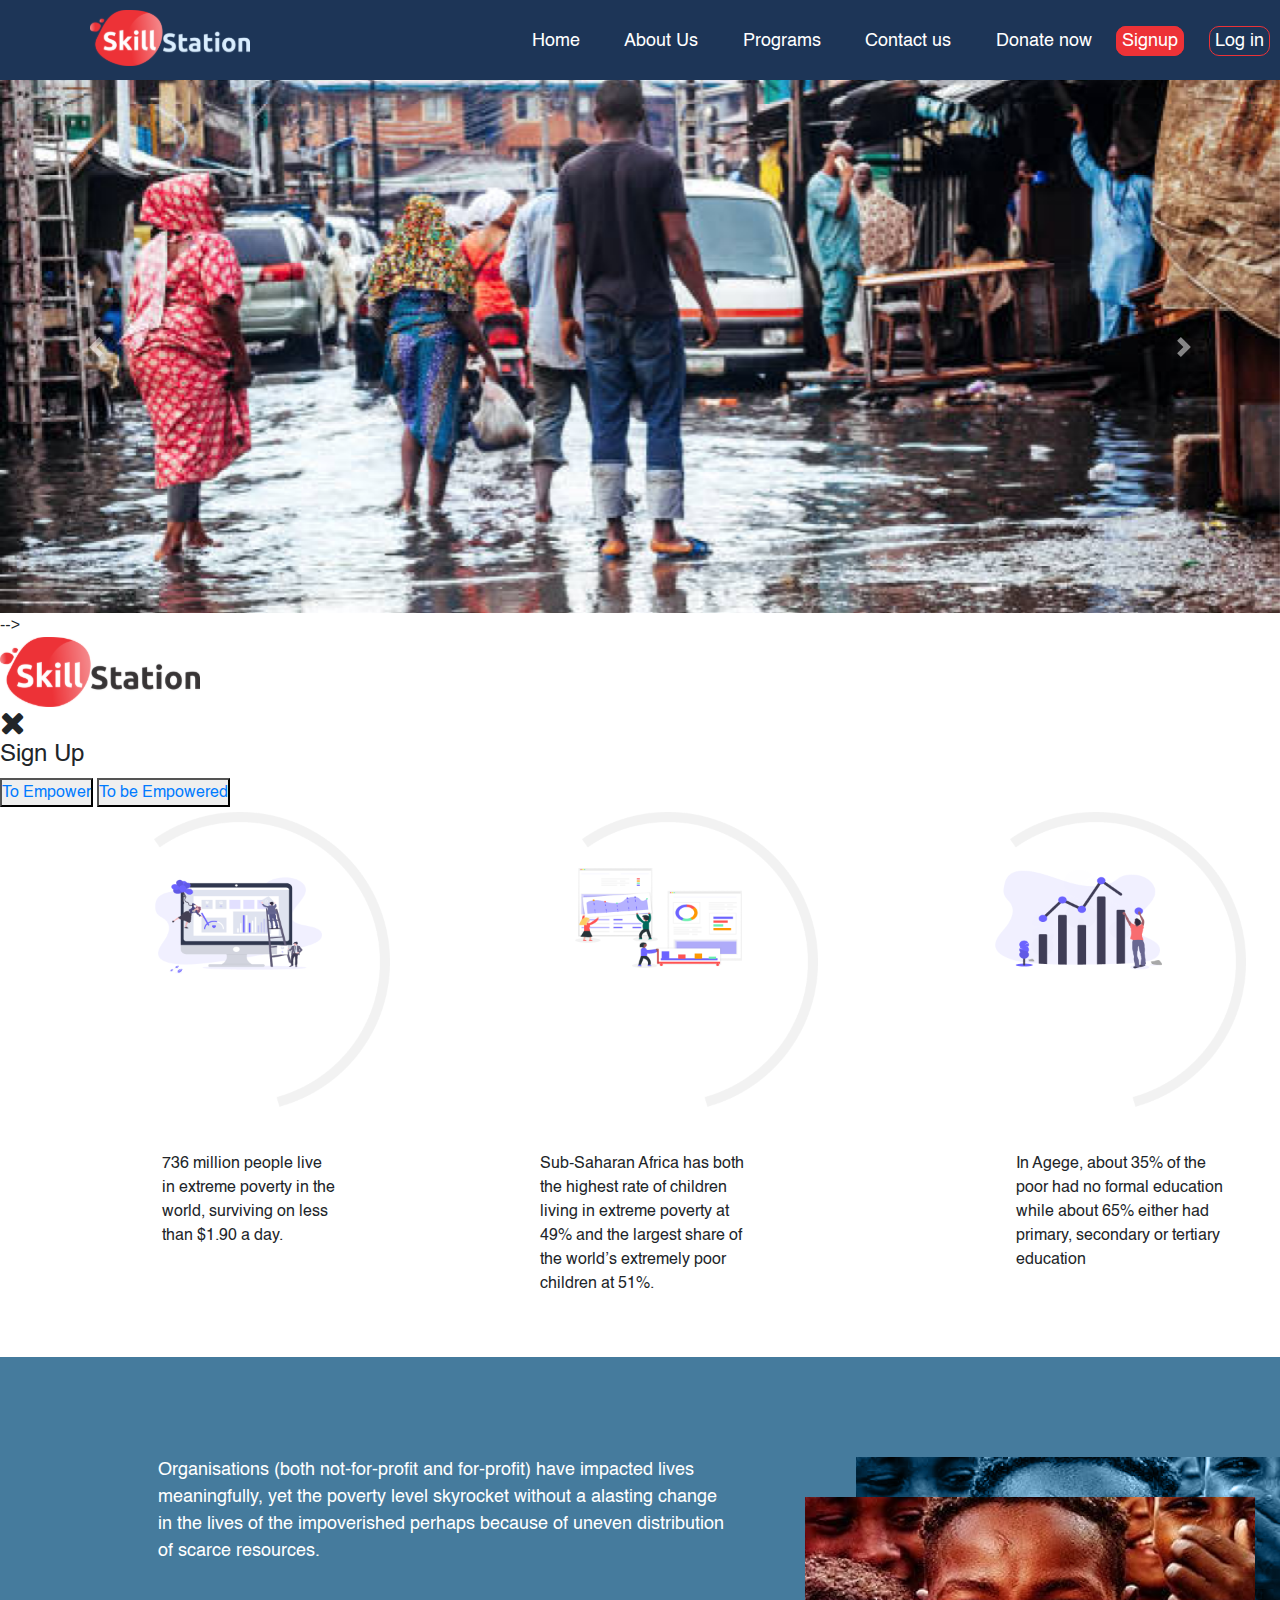
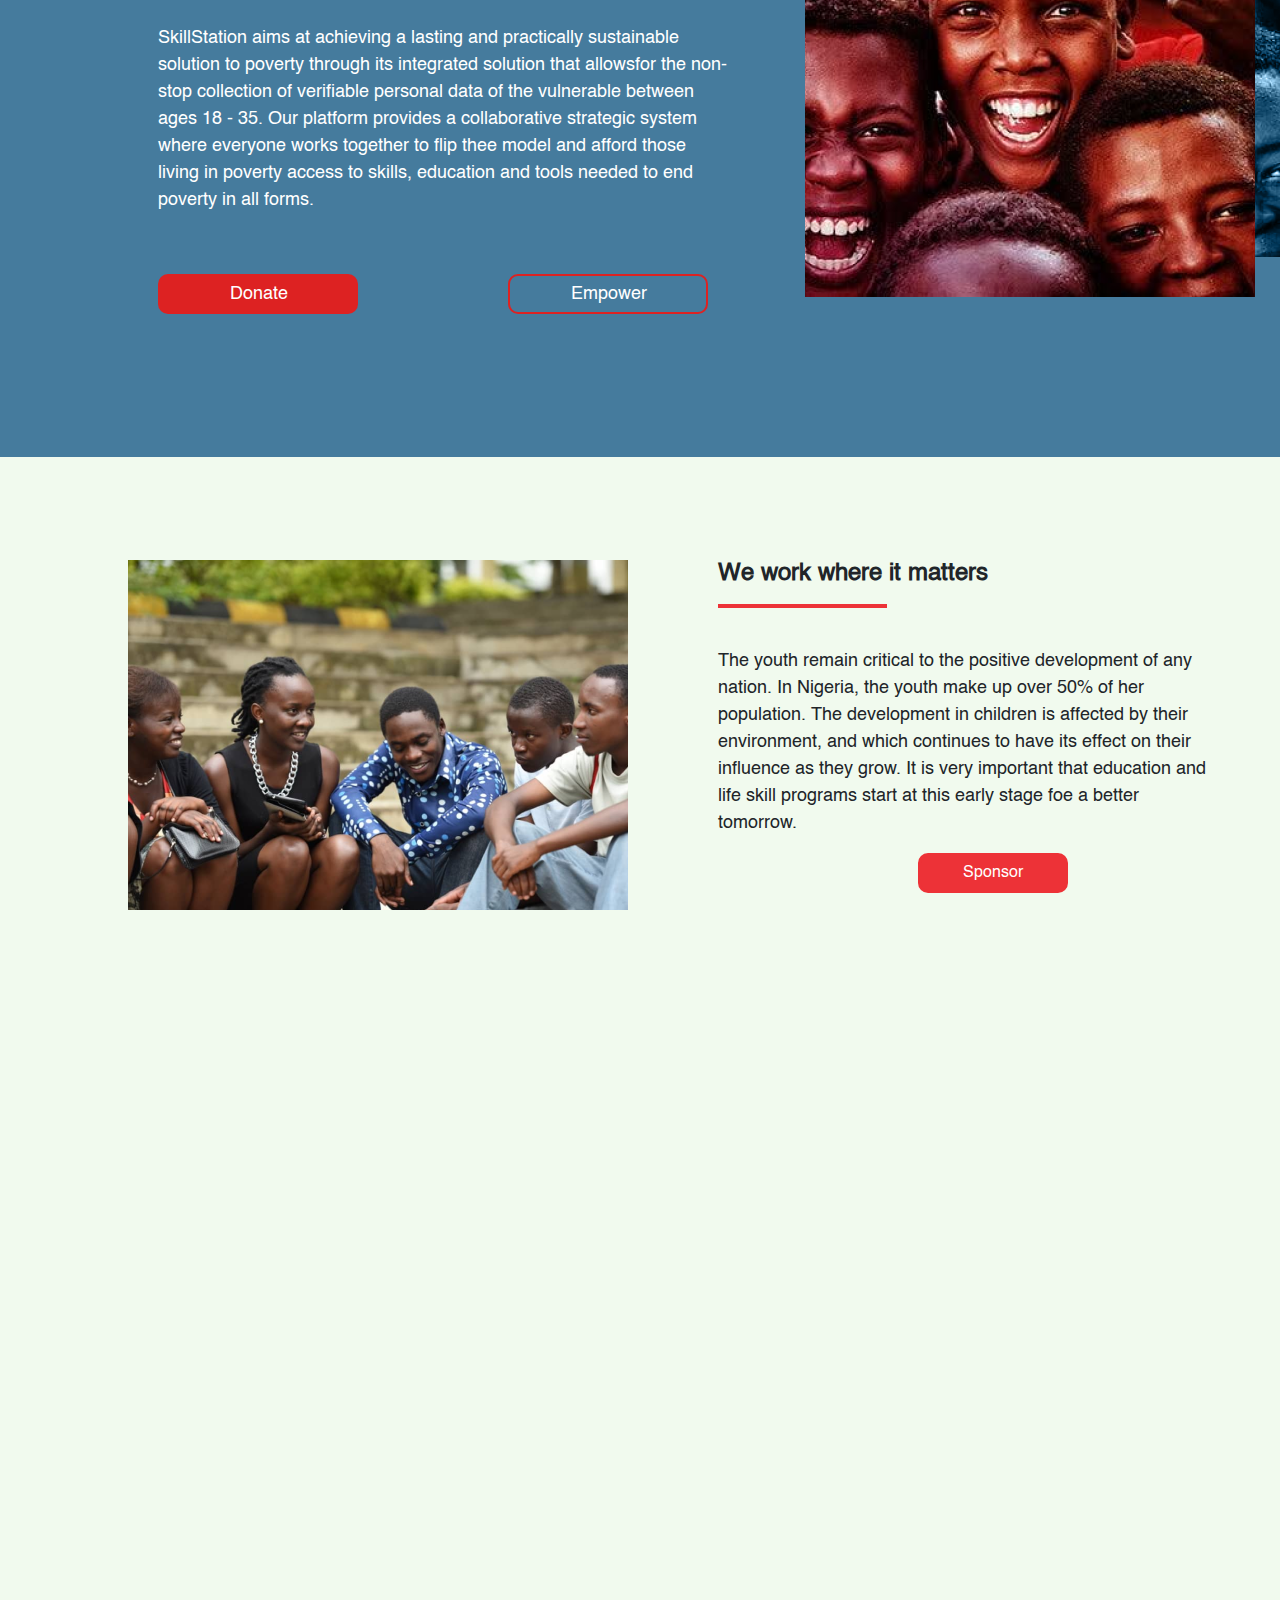
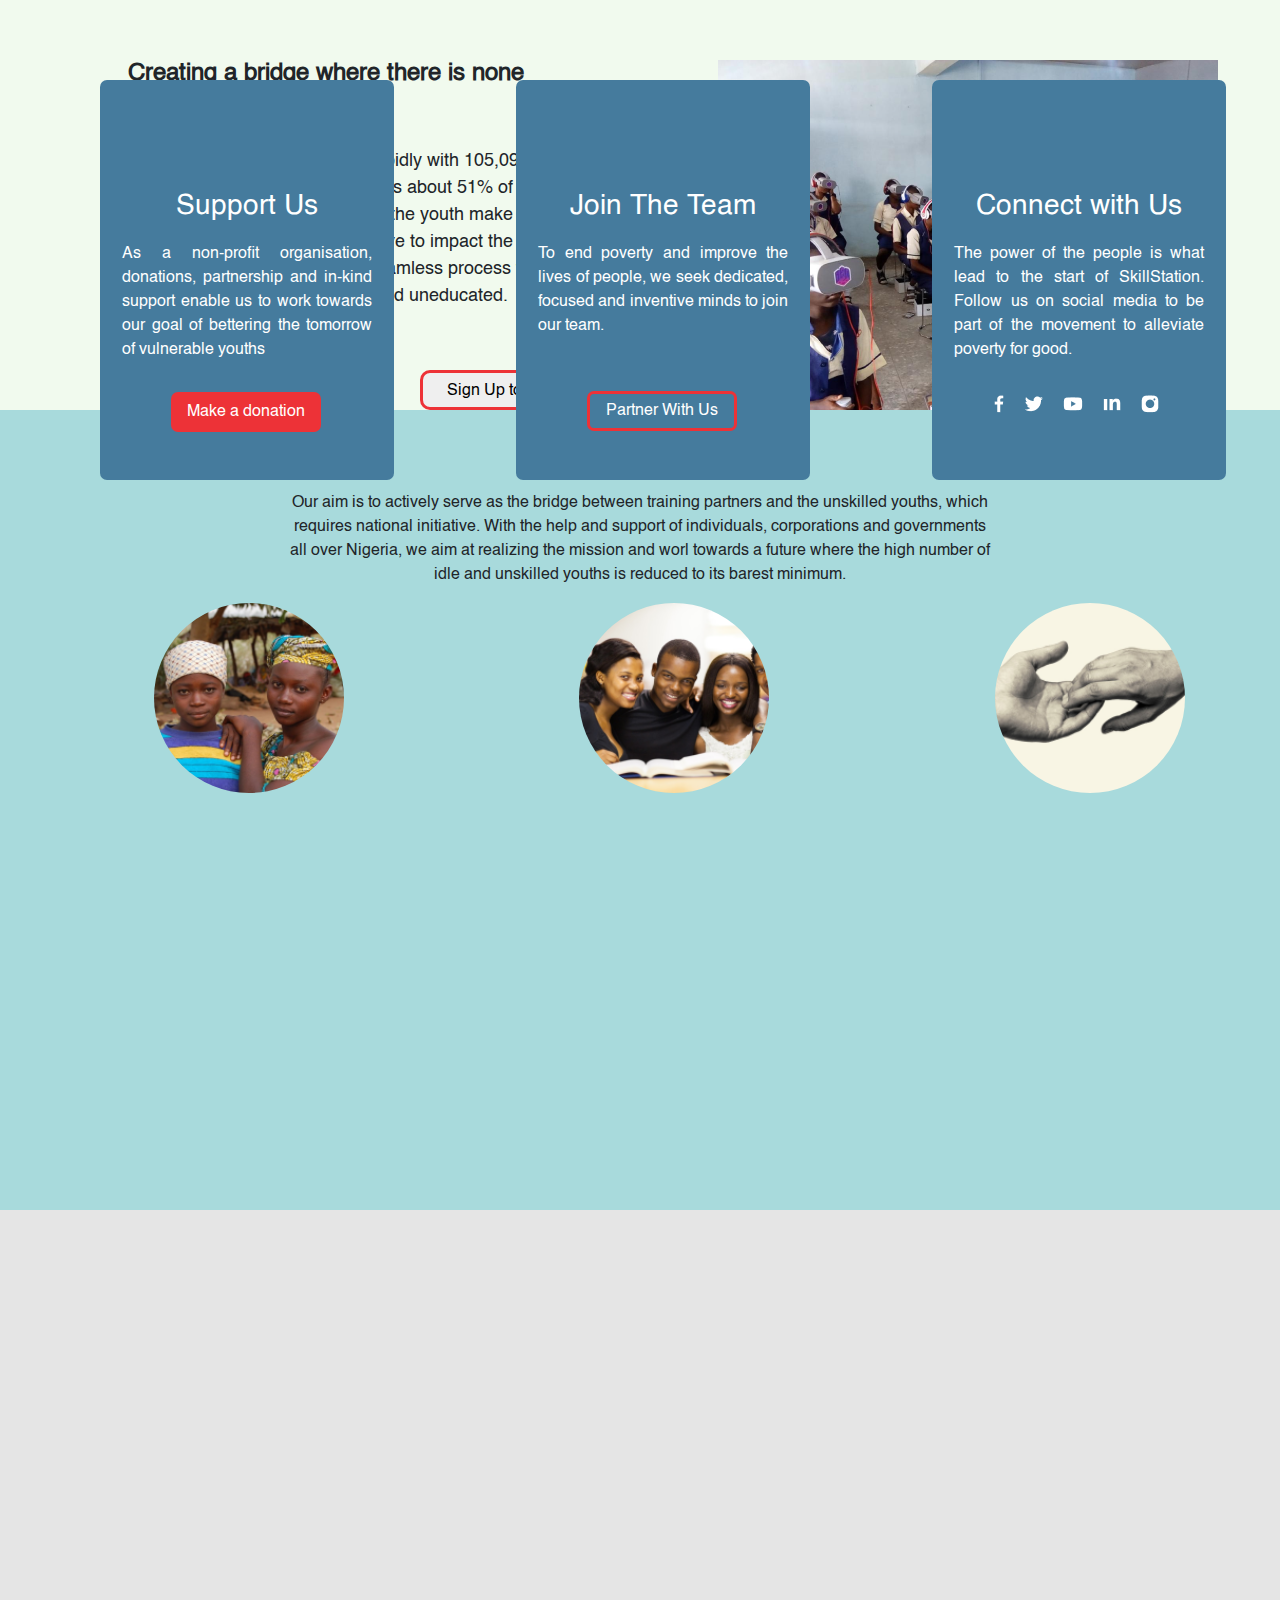
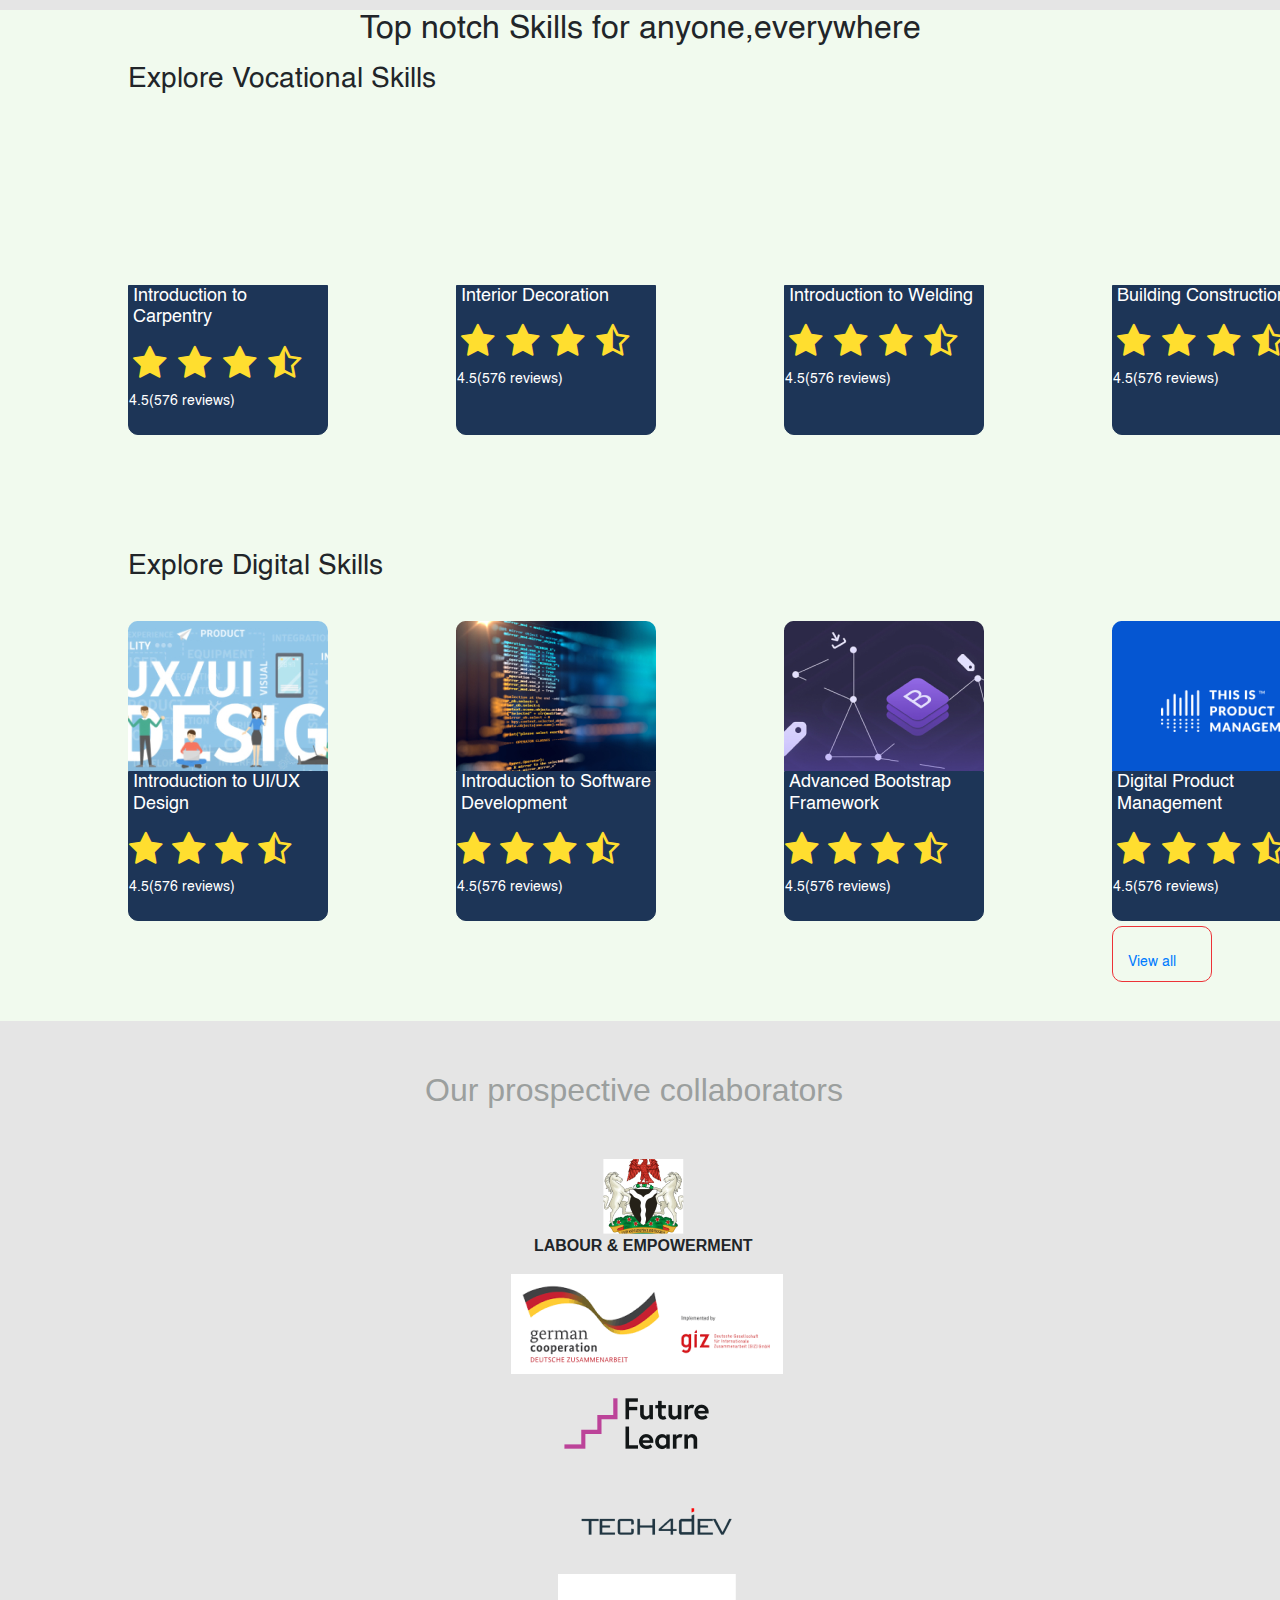
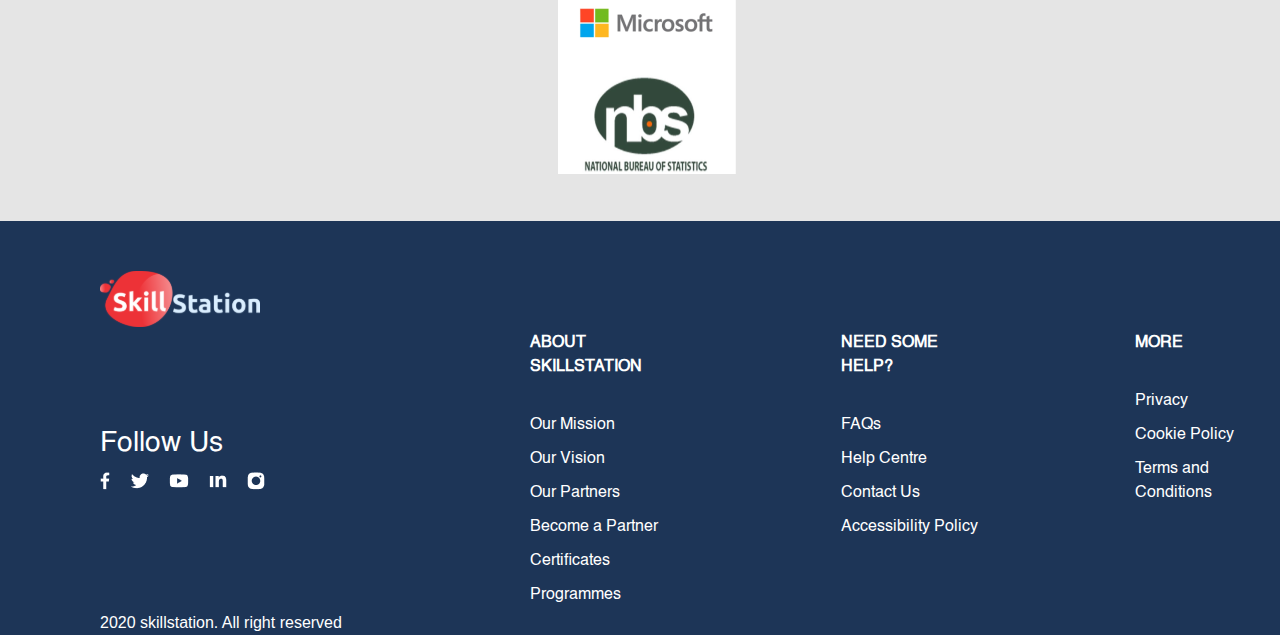
==== commit e393bcc8: "Merge pull request #68 from omoloye13/pat1" ====
--- a/index.html
+++ b/index.html
@@ -40,7 +40,7 @@
         <!--section-one ends here-->
         <!--section-two ends here-->
         <section>
-            <div class="main">
+             <div class="main">
                 <div id="carouselExampleControls" class="carousel slide" data-ride="carousel">
                     <div class="carousel-inner">
                         <div class="carousel-item active">
@@ -64,13 +64,13 @@
                 </div>
             </div>
 
-        </section>
+        </section> -->
         <!--section-two ends here-->
 
         <!-- login pop up starts here notice that css for this scetion is in home.css -->
-        <section>
-            <div id="pop">
-                <div id="sl1">
+         <section>
+             <div id="pop">
+                 <div id="sl1">
                     <div id="sl"><img src="images/Skill Station Brand Logo 1.svg" alt=""></div>
                     <i id="iii" class="fa fa-times fa-2x" aria-hidden="true"></i>
 
@@ -79,7 +79,7 @@
                 <div id="su"><h4>Sign Up</h4></div>
                 <div id="bit"> <button id="bit1"> <a href="#">To Empower</a> </button> <button id="bit2"> <a href="#">To be Empowered</a> </button></div>
             </div>
-        </section>
+        </section> 
 
 
 
@@ -119,17 +119,15 @@
         <section>
             <!--big-wrap is going to carry two other divs-->
             <div class="big-wrap">
-                 <!--this div is carrying the text-->
-
-                 <div class="img-wrap2">
+                <div class="img-wrap2">
                     <!--this div is carrying images-->
                        <div id="wrap-1">
                        </div>
                       <div id="wrap-2"></div>
                  </div>
-
-
+                
                 <div class="text-wrap">
+                 <!--this div is carrying the text-->
                         <p id="para-1">
 
                             Organisations (both not-for-profit and for-profit) have impacted
@@ -143,13 +141,13 @@
                                 <button id="don"><a href="#">Donate</a></button> <button id="emp"> <a href="#">Empower</a> </button>
                             </div>
                     </div>
-                      <div class="img-wrap">
-                     <!--this div is carrying images-->
-                        <div id="wrap-1">
-                        </div>
-                       <div id="wrap-2"></div>
-                  </div>
-                </div>
+                    <div class="img-wrap">
+                        <!--this div is carrying images-->
+                           <div id="wrap-1">
+                           </div>
+                          <div id="wrap-2"></div>
+                     </div>
+                   </div>
         </section>
         <!--section four ends here-->
         <!--section five starts here-->
@@ -170,6 +168,8 @@
                 </div>
 
             </div>
+            
+           </div>
                 <!-- second part -->
             
                 <div class="cover1">
@@ -187,7 +187,6 @@
     
                 </div>
 
-           </div>
         </section>
         <!--section five ends here-->
 
--- a/css/homepage.css
+++ b/css/homepage.css
@@ -875,6 +875,7 @@
     @media(max-width:650px){
     .nav{
         height: 80px;
+        width: 100%;
     }   
     .nav-logo{
         position: absolute;
@@ -941,7 +942,7 @@
         /* section one media ends here */
        /* section three media starts here */
         .sphere{
-            border: solid;
+            height: 720px;
             }
             .circle{
                 display: flex;
@@ -955,7 +956,6 @@
                 margin-left: 5%;
             }
             #box-2{
-        
                 width: 150px;
                 height: 150px;
                 margin-top: 5px;
@@ -963,7 +963,6 @@
                 margin-left: 7%;
             }
             #box-3{
-    
                 width: 150px;
                 height: 150px;
                 margin-top: 5px;
@@ -992,13 +991,13 @@
             }
        /* section three media ends here */
         /* section four media starts here */
-       .big-wrap{
+       /* .big-wrap{
         background-color:#1D3557;
         display: block;
         height: 880px;
-    } .text-wrap{
-        width: 100%;
-        height: 400px;
+        border: solid hotpink;
+    }
+     .text-wrap{
         margin-left: 0%;
         margin-top: 20%;
     }
@@ -1011,47 +1010,13 @@
         margin-left: 2%;
         margin-top: 10%;
         color: #ffffff;
-    }
-    /* #wrap-1{
-        position: absolute;
-        height: 400px;
-        width: 450px;
-        margin-top: 20px;
-        margin-left: 2%;
-        background-image: url(../images/sdg\ 4\ 1.png);
-        background-color: #457b9d;
-    }
-    #wrap-1 img{
-        width: 100%;
-    } */
-    /* #wrap-2{
-        position: absolute;
-        height: 400px;
-        width: 450px;
-        margin-left: 6%;
-        background-image: url(../images/sdg\ 4\ 1.png);
-        margin-top: 70px;
-    }
-    #wrap-2 img{
-        width: 100%;
     } */
      /* section four media ends here */
      /* section five media starts here */
-     .cover{
+     /* .cover{
         display: block;
         background-color: #f1faee;
     }
-    /* #cover-img{
-        width: 450px;
-        background-image: url(../images/4th\ Illustration.png);
-        height: 300px;
-        background-repeat: no-repeat;
-        margin-left: 1%;
-        margin-top: 0%;
-    }
-    #cover-img img{
-        width: 100%;
-    } */
     #cover-text{
         height: 300px;
         width: 450px;
@@ -1066,7 +1031,7 @@
         font-weight: 400;
         font-size: 18px;
         margin-top: 8%;
-    }
+    } */
 
      /* section five media ends here */
     /* section seven media starts here */
@@ -1251,358 +1216,24 @@
     margin-top: 10px;
     color: white;
     font-family: skillstation;
-
-
-}
-
+}
 #cont3 {
     margin-left: 150px;
     margin-top: 100px;
 
 }
-
 #cont3 ul li{
     list-style: none;
     margin-top: 10px;
     color: white;
-    font-family: skillstation;
-    
-}
-
-/* media screen for join us section */
-
-@media(max-width:1340px){
- 
-    .text-wrap{
-
-        margin-left: 60px;
-    }
-}
-
-@media(max-width:1260px){
-
-    .text-wrap{
-        margin-left: 30px;
-    }
-}
-
-@media(max-width:1225px){
-
-    .text-wrap{
-        margin-left: 0px;
-    }
-}
-
-@media(max-width:1190px){
-
-    .text-wrap{
-        margin-left: 30px;
-        width: 500px;
-    }
-}
-
-@media(max-width:1130px){
-
-    .text-wrap{
-        margin-left: 0px;
-        width: 500px;
-    }
-}
-
-
-@media(max-width:1085px){
-    .text-wrap{ 
-        margin-left: 30px;
-        width: 400px;
-        height: 460px;
-    }
-}
-
-
-@media(max-width:1020px){
-    .text-wrap{
-        margin-left: 0px;
-        width: 400px;
-        height: 460px;
-    }
-}
-
-@media(max-width:985px){
-   
-    .text-wrap{
-        margin-left: 20px;
-        width: 500px;
-        height: 460px;
-    }
-
-    .img-wrap{
-        width: 400px;
-        height: 400px;
-        margin-top: 10px;
-    }
-
-    #wrap-1{
-        width: 400px;
-        height: 400px;
-        margin-left: 30px;
-        
-    }
-
-    #wrap-1 img{
-        width: 100%;
-        height: 100%;
-        
-    }
-
-    #wrap-2{
-        width: 400px;
-        height: 400px;
-        margin-left: 0px;
-    }
-
-    #wrap-2 img{
-        width: 100%;
-
-    }
-
-}
-
-@media(max-width:980px){
- 
-    .text-wrap{
-        margin-left: 0px;
-        width: 500px;
-        height: 460px;
-    }
-
-    .img-wrap{
-
-        width: 400px;
-        height: 400px;
-        margin-top: 10px;
-    }
-
-    #wrap-1{
-        width: 400px;
-        height: 400px;
-        margin-left: 30px;
-        
-    }
-
-    #wrap-1 img{
-        width: 100%;
-        height: 100%;
-        
-    }
-
-    #wrap-2{
-        width: 400px;
-        height: 400px;
-        margin-left: 0px;
-    }
-
-    #wrap-2 img{
-        width: 100%;
-        height: 100%;
-
-    }
-}
-
-@media(max-width:960px){
-  
-    .text-wrap{
-
-        margin-left: 0px;
-        width: 400px;
-        height: 460px;
-    }
-
-    .img-wrap{
-
-        width: 400px;
-        height: 400px;
-        margin-top: 10px;
-        margin-left: 20px;
-    }
-
-    #wrap-1{
-        width: 400px;
-        height: 400px;
-        margin-left: 30px;
-        
-    }
-
-    #wrap-1 img{
-        width: 100%;
-        height: 100%;
-
-        
-    }
-
-    #wrap-2{
-        width: 400px;
-        height: 400px;
-        margin-left: 0px;
-    }
-
-    #wrap-2 img{
-        width: 100%;
-        height: 100%;
-    }
-
-}
-
-
-@media(max-width:890px){
-    .big-wrap{
-        height: 560px;
-        
-    }
-    .text-wrap{
-        margin-left: 0px;
-        width: 300px;
-        height: 500px;
-    }
-
-    .img-wrap{
-
-        width: 400px;
-        height: 400px;
-        margin-top: 10px;
-        margin-left: 20px;
-    }
-
-    #wrap-1{
-        width: 400px;
-        height: 400px;
-        margin-left: 30px;
-        
-    }
-
-    #wrap-1 img{
-        width: 100%;
-        height: 100%;
-        
-    }
-
-    #wrap-2{
-        width: 400px;
-        height: 400px;
-        margin-left: 0px;
-    }
-
-    #wrap-2 img{
-        width: 100%;
-        height: 100%;
-
-    }
-
-}
-
-
-
-@media(max-width:790px){
-    .big-wrap{
-        height: 560px;
-        
-    }
-    .text-wrap{
-        margin-left: 0px;
-        width: 300px;
-        height: 500px;
-    }
-
-    .img-wrap{
-        width: 400px;
-        height: 400px;
-        margin-top: 10px;
-        margin-left: 0px;
-    }
-
-    #wrap-1{
-        width: 400px;
-        height: 400px;
-        margin-left: 30px;
-        
-    }
-
-    #wrap-1 img{
-        width: 100%;
-        height: 100%;
-        
-    }
-
-    #wrap-2{
-        width: 400px;
-        height: 400px;
-        margin-left: 0px;
-    }
-
-    #wrap-2 img{
-        width: 100%;
-        height: 100%;
-    }
-
-}
-
-
-
-@media(max-width:765px){
-    .big-wrap{
-
-        height: 560px;
-        
-    }
-    .text-wrap{
-        margin-left: 0px;
-        width: 300px;
-        height: 500px;
-    }
-
-    .img-wrap{
-        width: 400px;
-        height: 400px;
-        margin-top: 10px;
-        margin-left: 0px;
-        
-    }
-
-    #wrap-1{
-        width: 400px;
-        height: 400px;
-        margin-left: 30px;
-        border: solid hotpink;
-        
-    }
-
-    #wrap-1 img{
-        width: 100%;
-        height: 100%;
-        
-    }
-
-    #wrap-2{
-        width: 400px;
-        height: 400px;
-        margin-left: 0px;
-        
-    }
-
-    #wrap-2 img{
-        width: 100%;
-        height: 100%;
-
-    }
-}
-
-        
+    font-family: skillstation;   
+}
 @media(max-width:500px){
     .big-wrap{
         height: 1200px;
         display: block;
         margin: auto;
         margin-top: 0px;
-        
     }
     .img-wrap2{
         display: block;
@@ -1645,25 +1276,21 @@
         margin-left: 120px;
         display: none;
     }
-
     #wrap-1{
         width: 400px;
         height: 400px;
         margin-left: 30px;
-        
     }
 
     #wrap-1 img{
         width: 100%;
         height: 100%;
-        
     }
  
     #wrap-2{
         width: 400px;
         height: 400px;
         margin-left: 0px;
-        
     }
 
     #wrap-2 img{
@@ -1964,7 +1591,7 @@
 @media(max-width: 500px){
 
     #comp{
-        height: 1600px;
+        height: 800px;
         background-color: #f1faee;
     }
 
@@ -1973,7 +1600,9 @@
     }
 
     #cover-img{
-        width: 80%;
+        width: 100%;
+        margin-left: 0%;
+        margin-top: 0px;
     }
 
     #cover-text{
@@ -1986,11 +1615,11 @@
 
     #impact{
         margin:auto;
-        margin-top: 30px;
     }
 
     .cover1{
         display: block;
+        height: 1000px;
     }
 
     #cover-img1 {
@@ -2000,19 +1629,17 @@
 
     #cover-img22 {
         display: block;
-        width: 80%;
-        margin: auto;
-        margin-top: 20px;
-
+        width: 100%;
+        margin-top: 0px;
     }
     #cover-img22 img{
         width: 100%;
     }
 
     #cover-text1{
-        margin-top: 20px;
+        margin-top: 0px;
         width: 80%;
-        text-align: justify;
+        height: 500px;
     }
     /* #impact1{
         width: 80%;
@@ -2033,9 +1660,9 @@
 /* media screen for section 5 */
 
 #new{
+
     display: block;
     height: 1900px;
-    border: solid;
 }
 
 #new-cont{
@@ -2063,7 +1690,7 @@
 
 #sup-con{
     width: 60%;
-    margin-top: 170%;
+    margin-top: 240%;
     text-align: justify;
 }
 
@@ -2074,10 +1701,9 @@
 
 #sup-con2{
     width: 60%;
-    margin-top: 280%;
+    margin-top: 350%;
     text-align: justify;
 }
-
 #sup3{
     left: 12%;
     margin-top: 30px;
@@ -2085,7 +1711,7 @@
 
 #sup-con3{
     width: 60%;
-    margin-top: 390%;
+    margin-top: 460%;
     text-align: justify;
 }
 
@@ -2122,22 +1748,22 @@
 /* video media */
 
 .sec-vid iframe{
-    height: 350px;
-    width: 350px;
-
+    height: 300px;
+    width: 100%;
 }
 
 .sec-vid{
-    width: 300px;
+    width: 99%;
     height: 300px;
-    
 }
 
 /* video media ends*/
 /* nav-menu */
 .nav-menu{
-    width: 100%;
-}
-
-}
-
+    width: 50%;
+    margin-left: 0%;
+
+}
+
+}
+
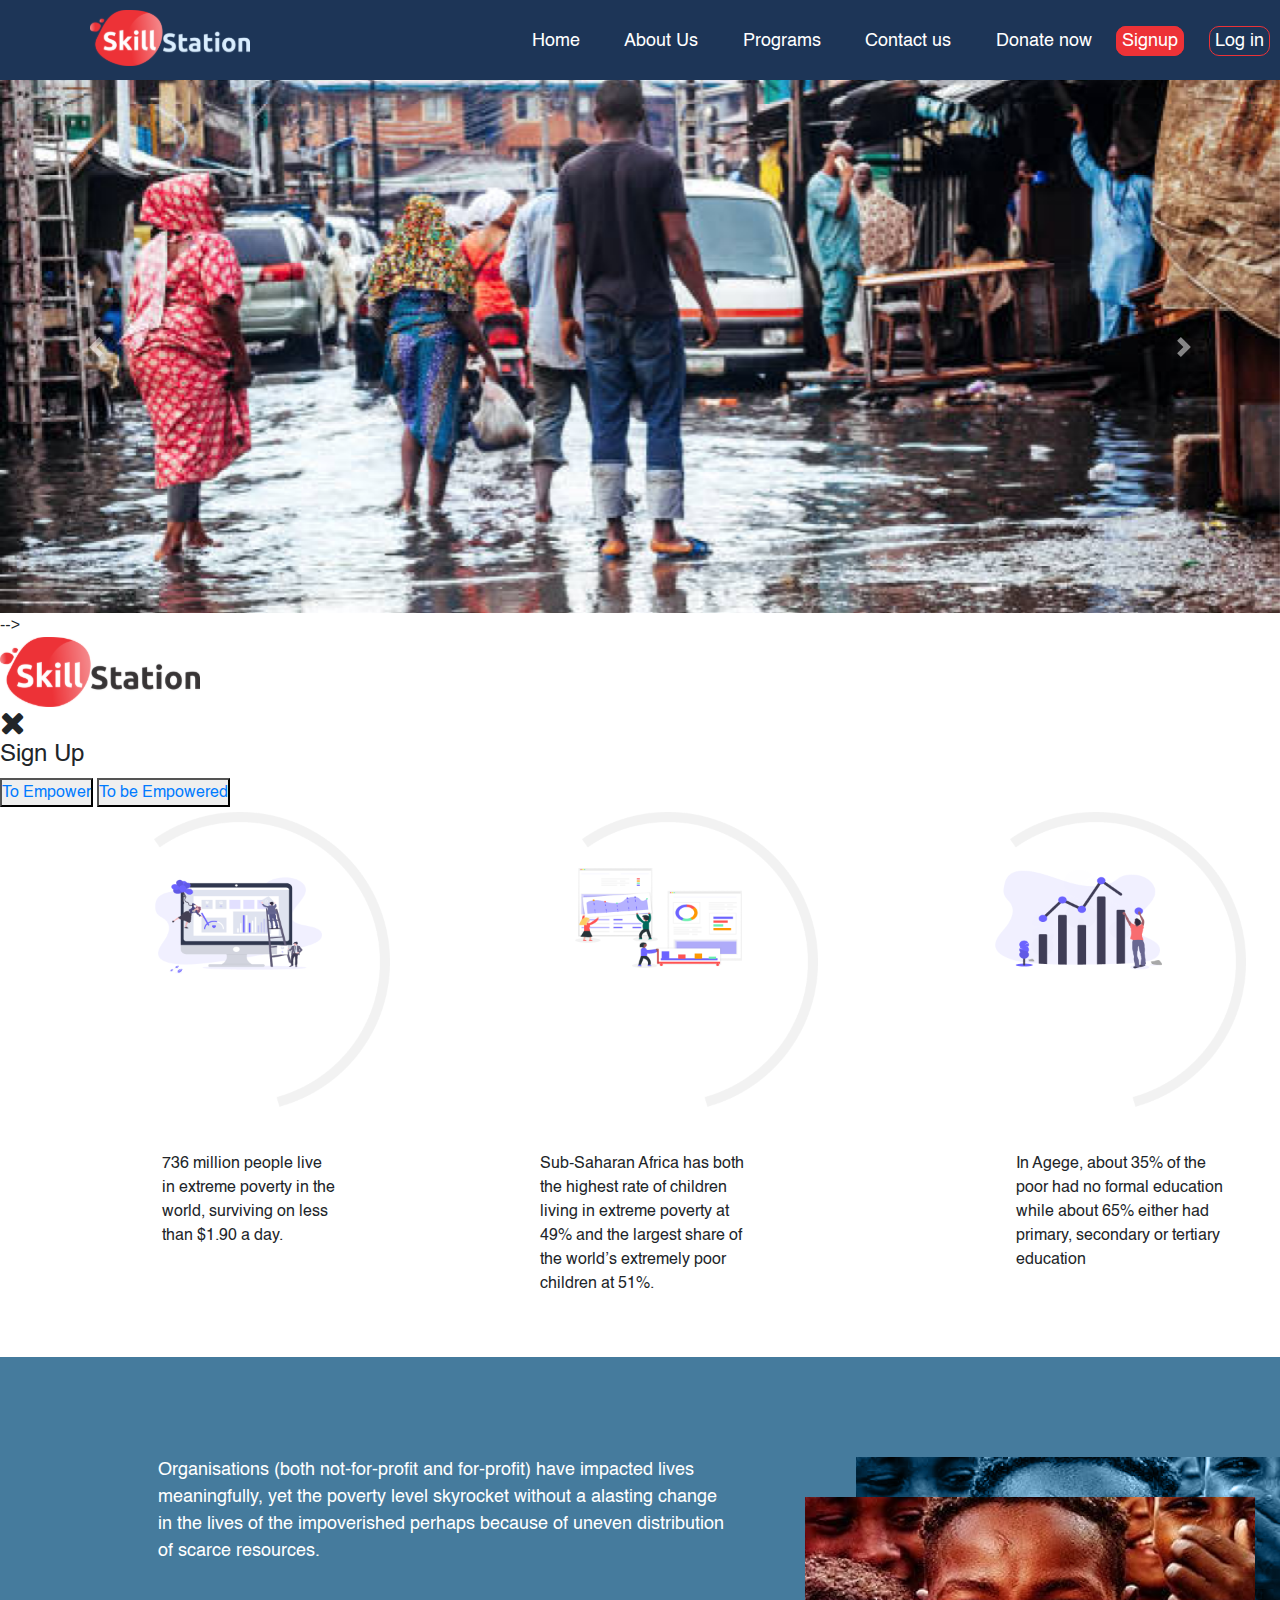
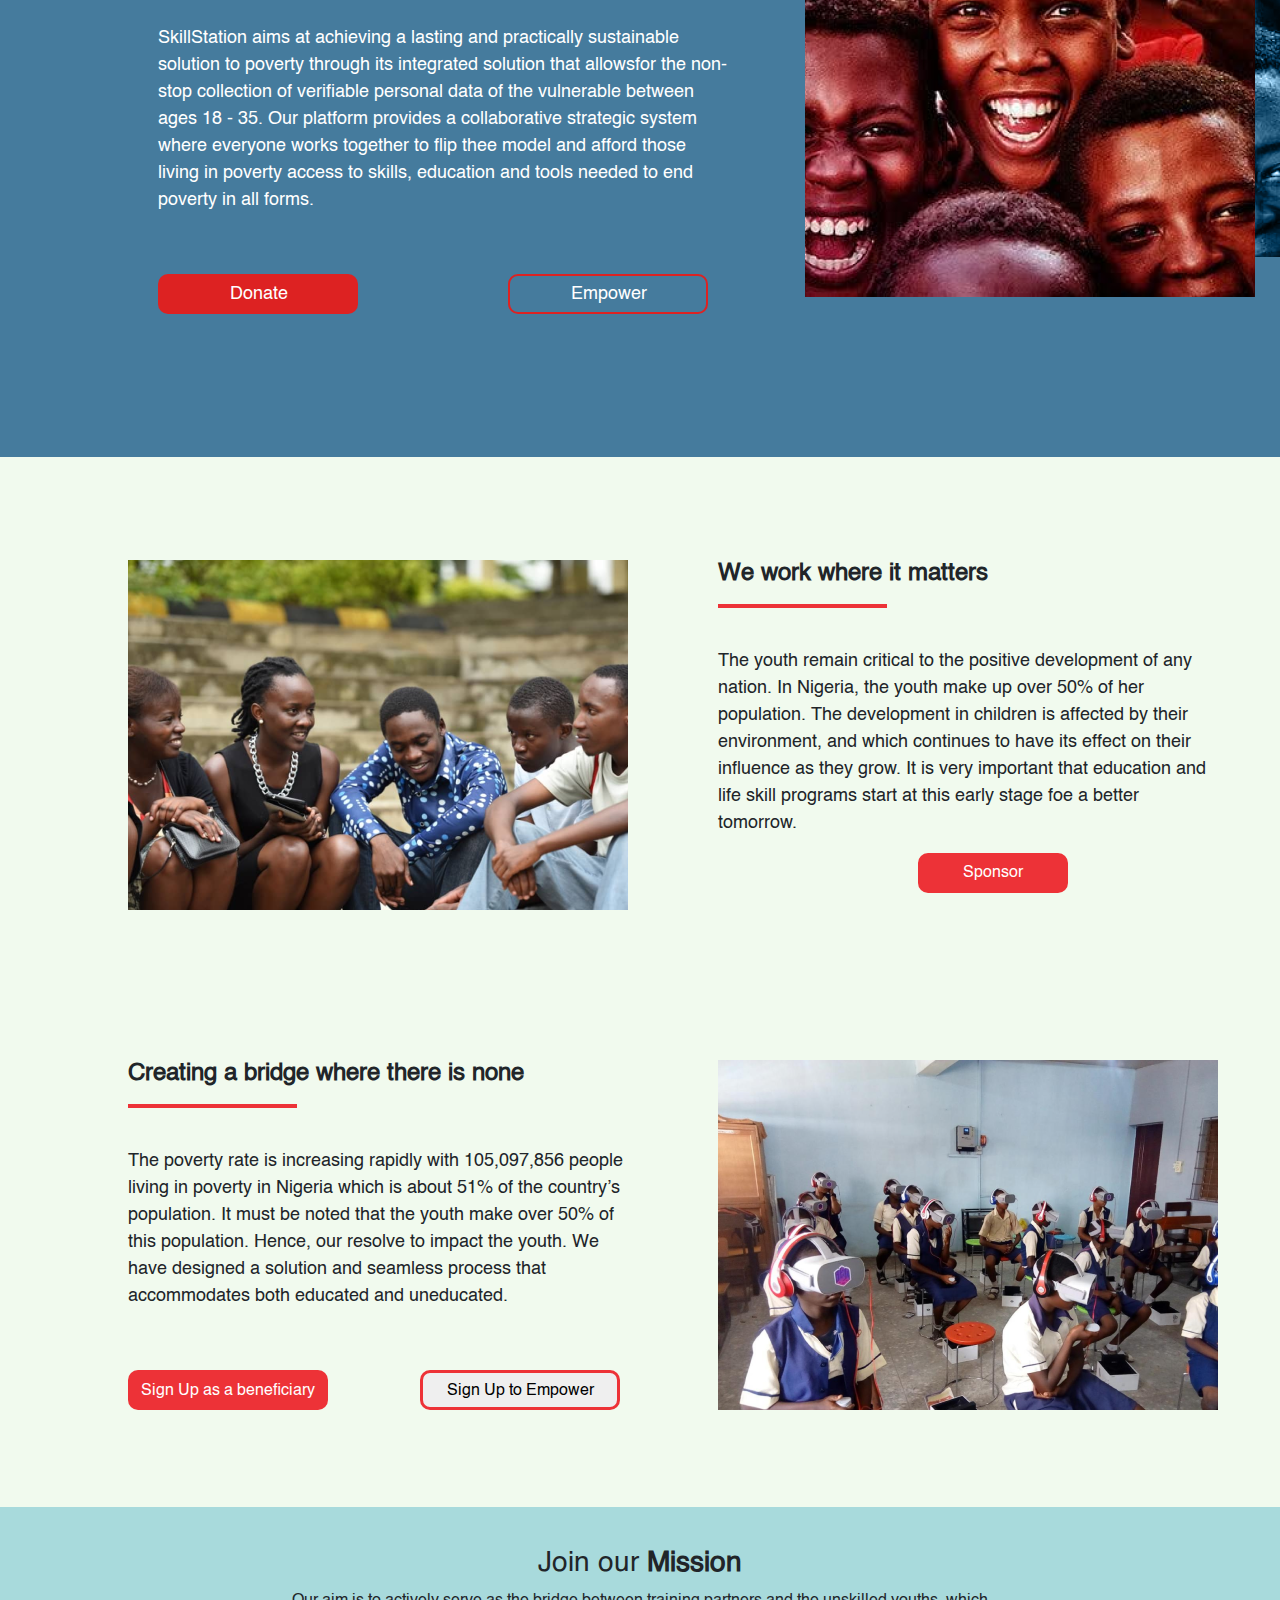
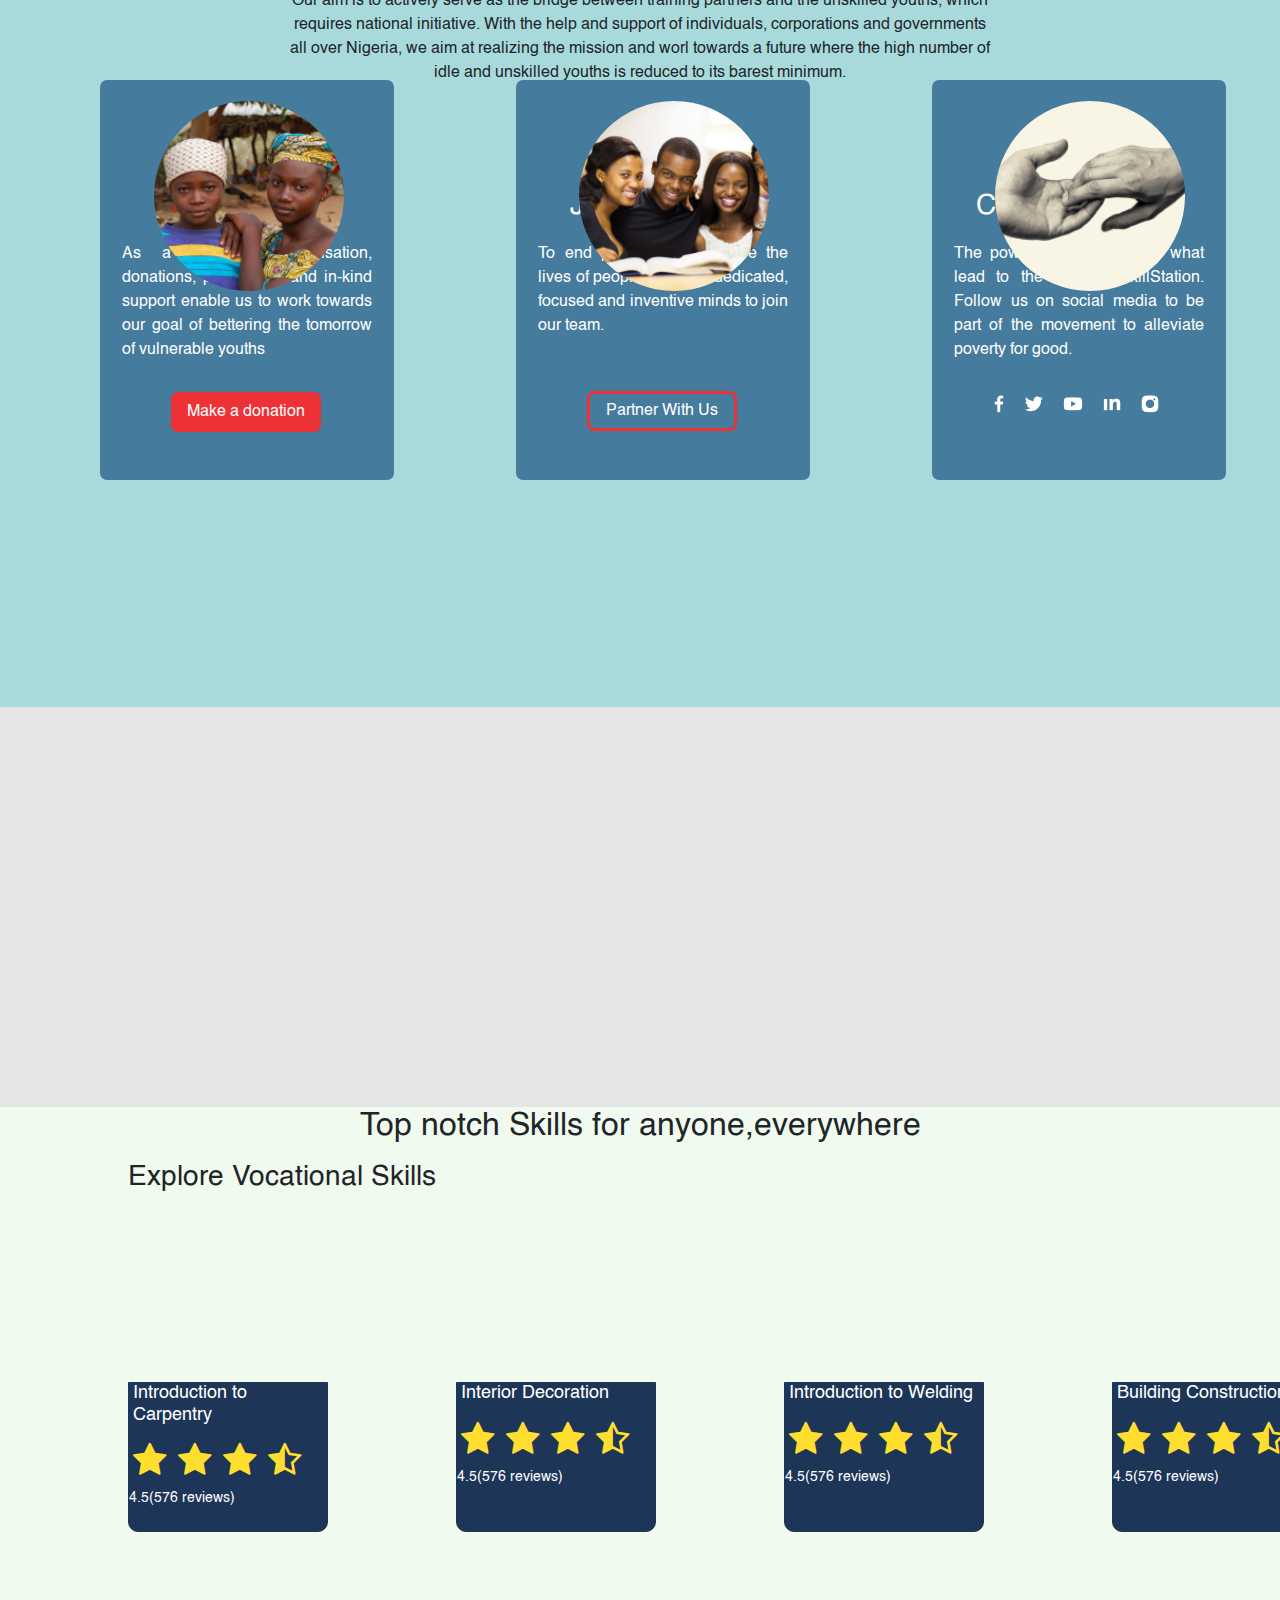
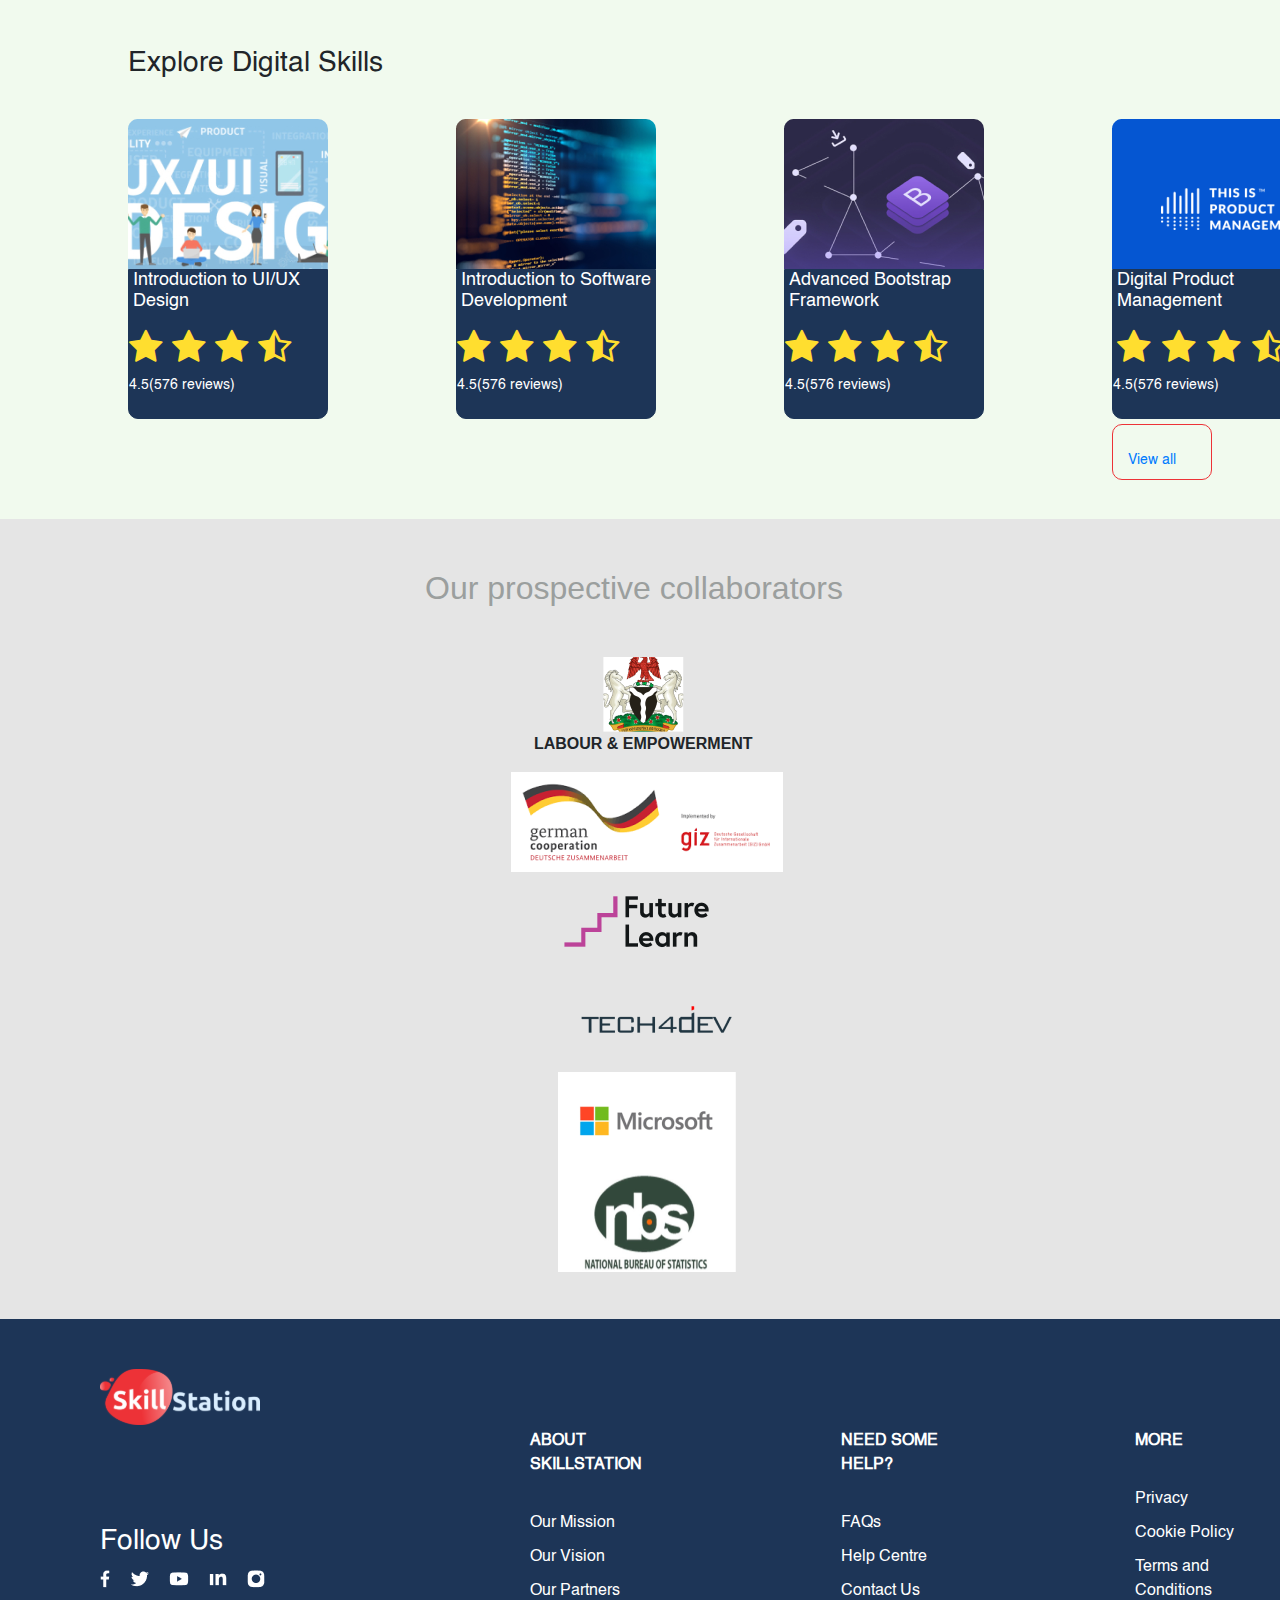
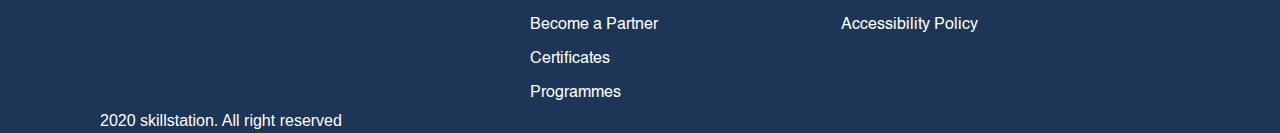
==== commit cc626060: "added" ====
--- a/index.html
+++ b/index.html
@@ -186,6 +186,7 @@
                     <div id="cover-img1"></div>
     
                 </div>
+            </div>    
 
         </section>
         <!--section five ends here-->
--- a/css/homepage.css
+++ b/css/homepage.css
@@ -254,7 +254,7 @@
                 /* section-five styles starts here */
 
                 #comp{
-                    height: 1100px;
+                    height: 500px;
                     background-color: #f1faee;
 
                 }
@@ -320,13 +320,14 @@
                 #comp{
                     height: 1100px;
                     background-color: #f1faee;
-                
+                    
 
                 }
 
                 .cover{
                     display: flex;
                     background-color: #f1faee;
+                    
                 }
                 #cover-img{
                     width: 500px;
@@ -387,7 +388,8 @@
                 .cover1{
                     display: flex;
                     background-color: #f1faee;
-                   
+                    height: 550px;
+                    
                 }
                 #cover-img22 {
                     display: none;
@@ -401,7 +403,7 @@
                     background-repeat: no-repeat;
                     margin-left: 7%;
                     margin-top: 8%;
-                    
+                   
                 }
                 #cover-img1 img{
                     width: 100%;
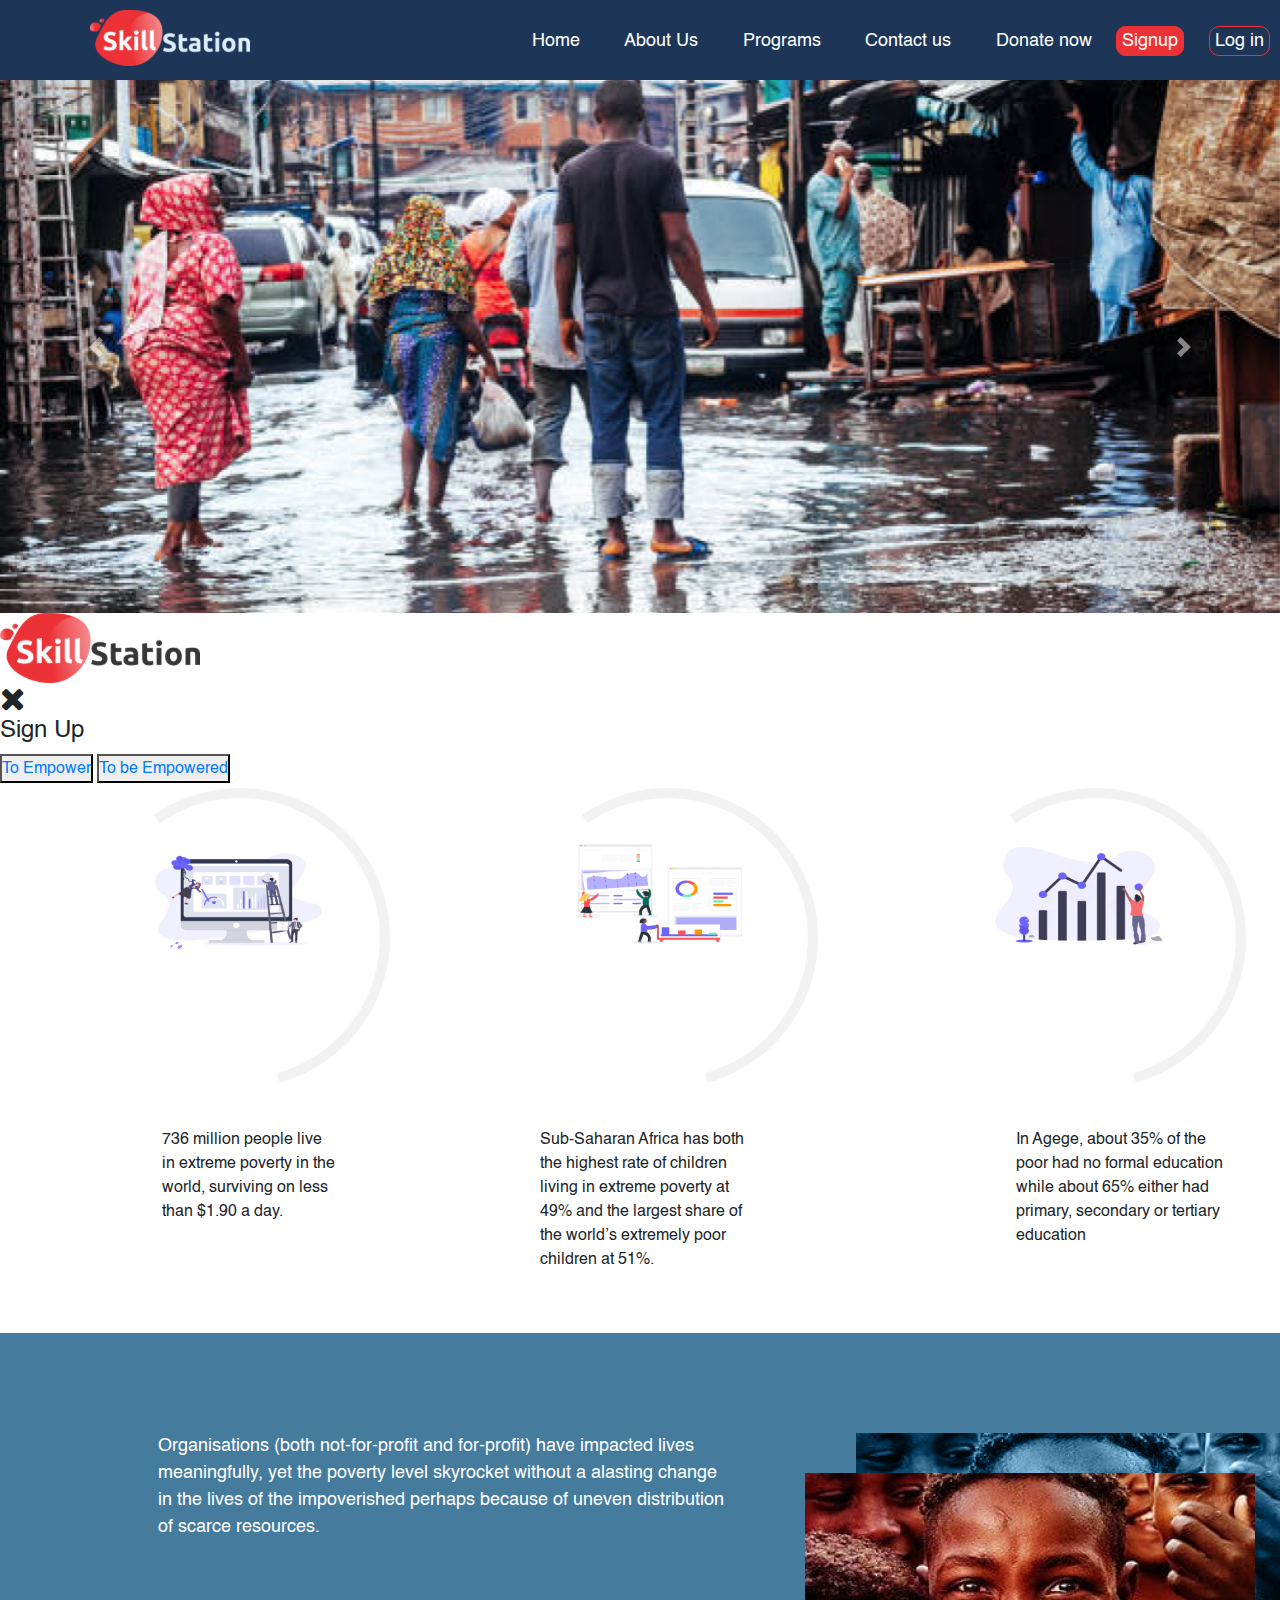
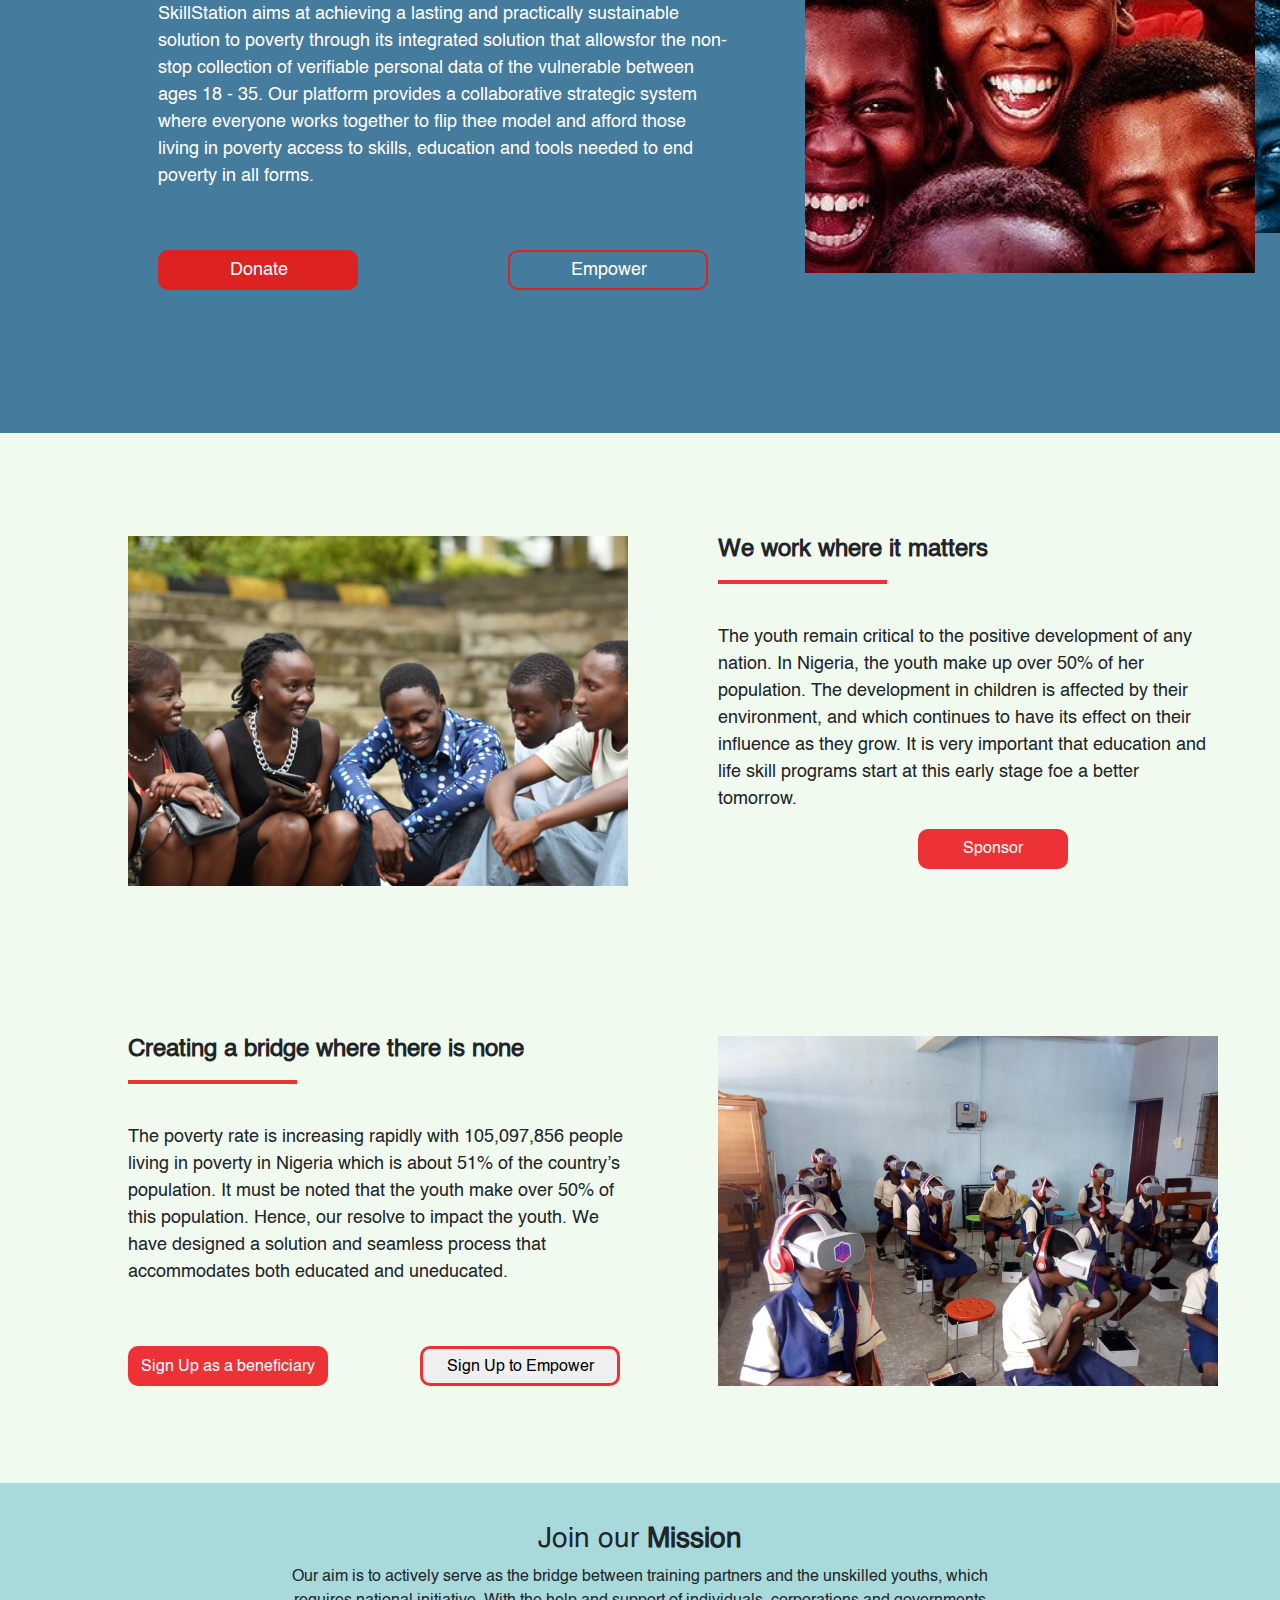
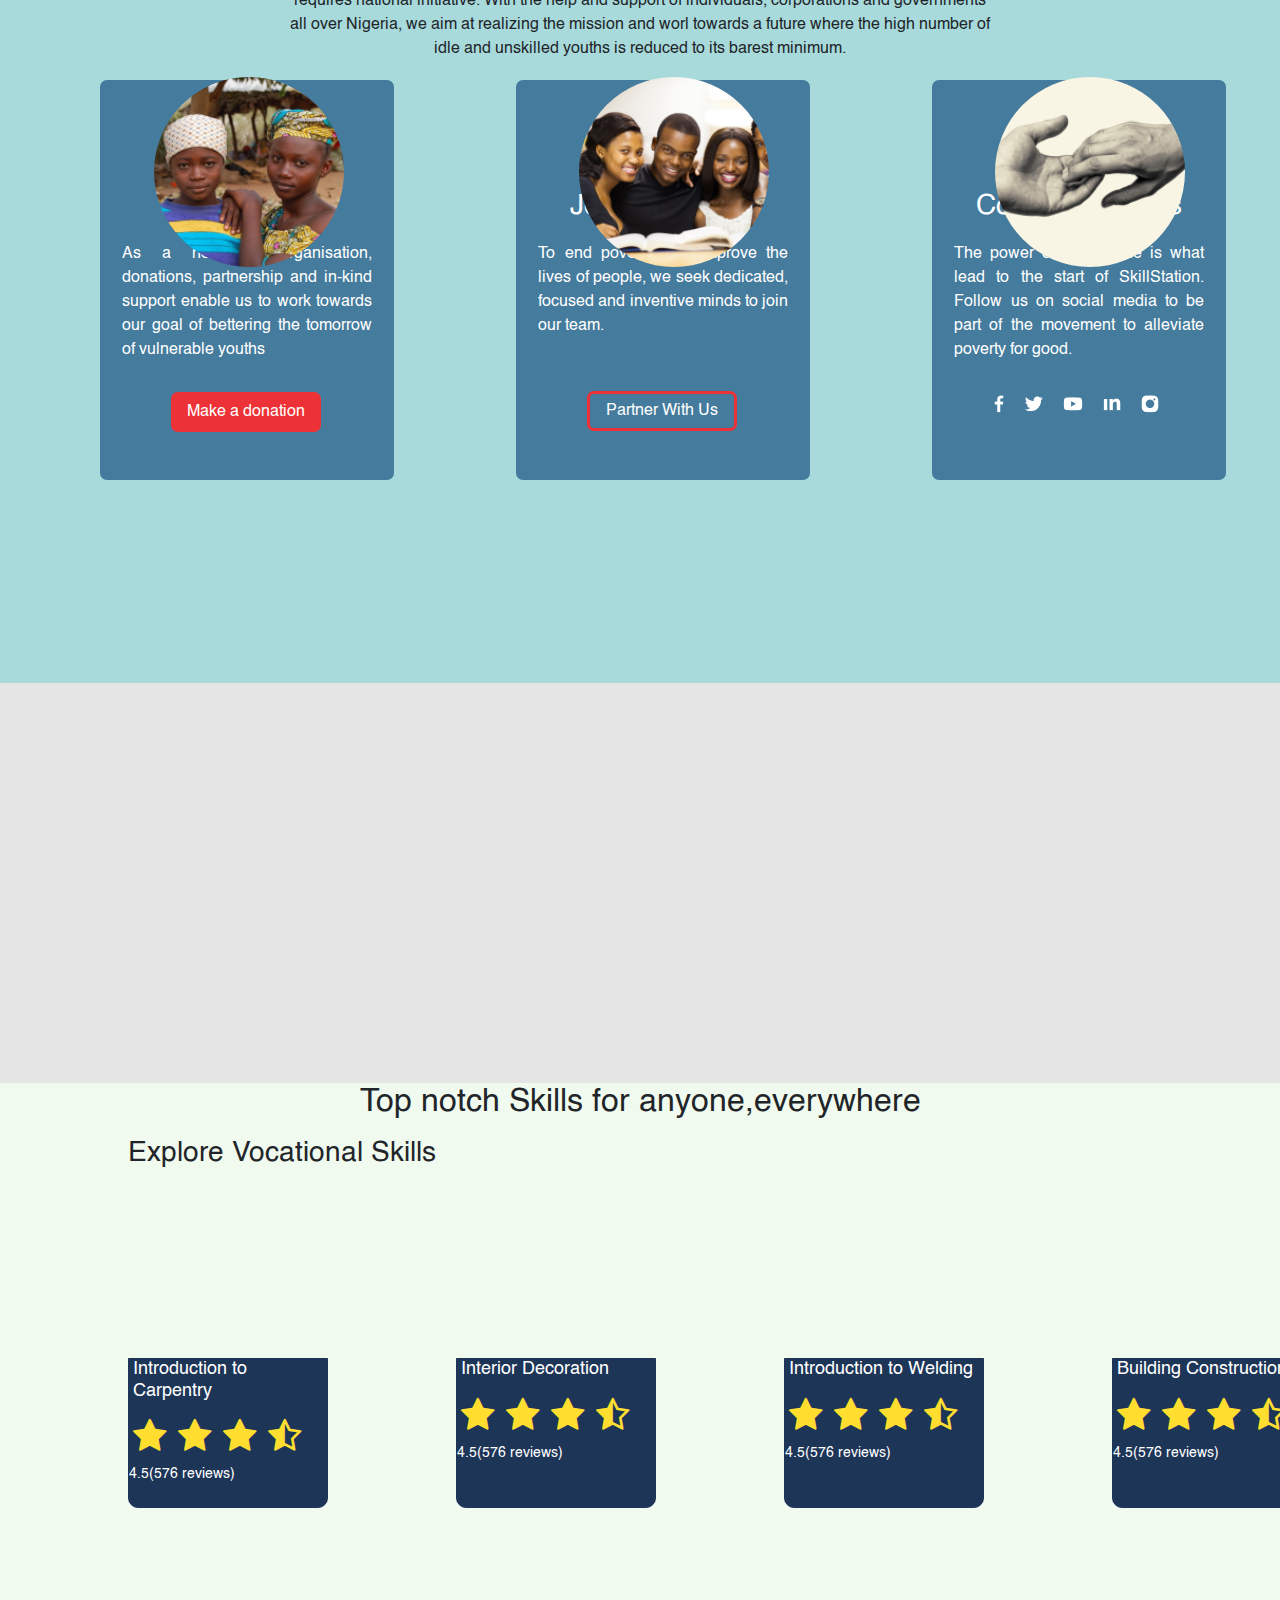
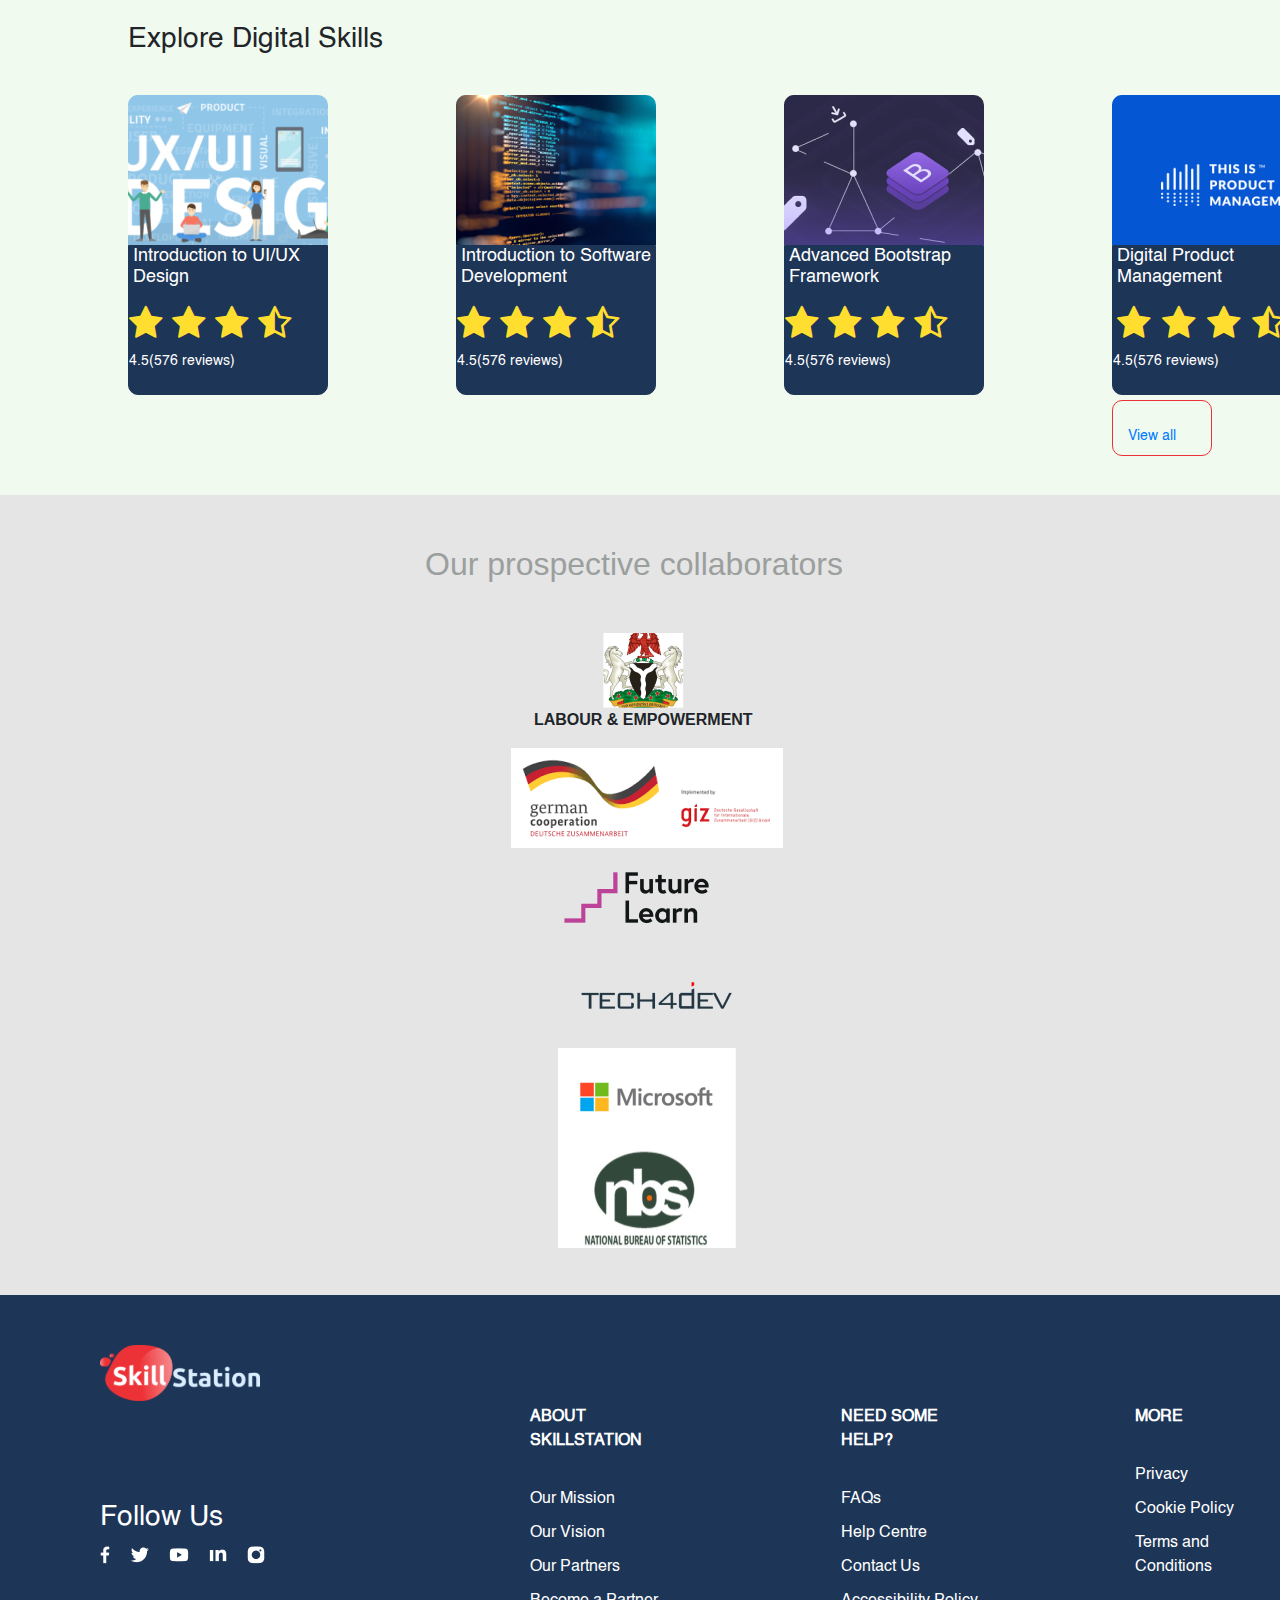
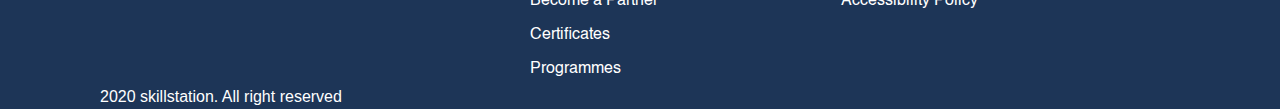
==== commit 2de99215: "Merge pull request #71 from omoloye13/pat22" ====
--- a/index.html
+++ b/index.html
@@ -64,7 +64,7 @@
                 </div>
             </div>
 
-        </section> -->
+        </section> 
         <!--section-two ends here-->
 
         <!-- login pop up starts here notice that css for this scetion is in home.css -->
@@ -390,28 +390,7 @@
             </div>
         </section>
         <!--section seven ends here-->
-        <!-- section eight starts here -->
-        <!-- <section>
-            <div class="sketch">
-                <div id="sketch-img">
-                </div>
-                <div id="sketch-text">
-                    <h3>We work where it matters</h3><hr style="width: 100px; background-color: #ed3237; border: solid 2px #ed3237;">
-                    <p>Rather than making small contributions on the periphery, the povert project works at the heart of the problem-building self 
-                        reliance at the grassroots level. Empowering women as key change agents, and forcing effective partnerships with local government.</p>
-                        <div class="link">
-                            <div id="signup-1">
-                               <a href="#"> Sign up as a beneficiary</a>
-                            </div>
-                            <div id="signup-2">
-                                <a href="#">Sign up to Empower</a>
-                            </div>
-                             </div>
-                                          
-                </div>
-            </div>
-        </section> -->
-        <!--section eight ends here-->
+     
 
         <!-- i'm creating our partners section -->
 
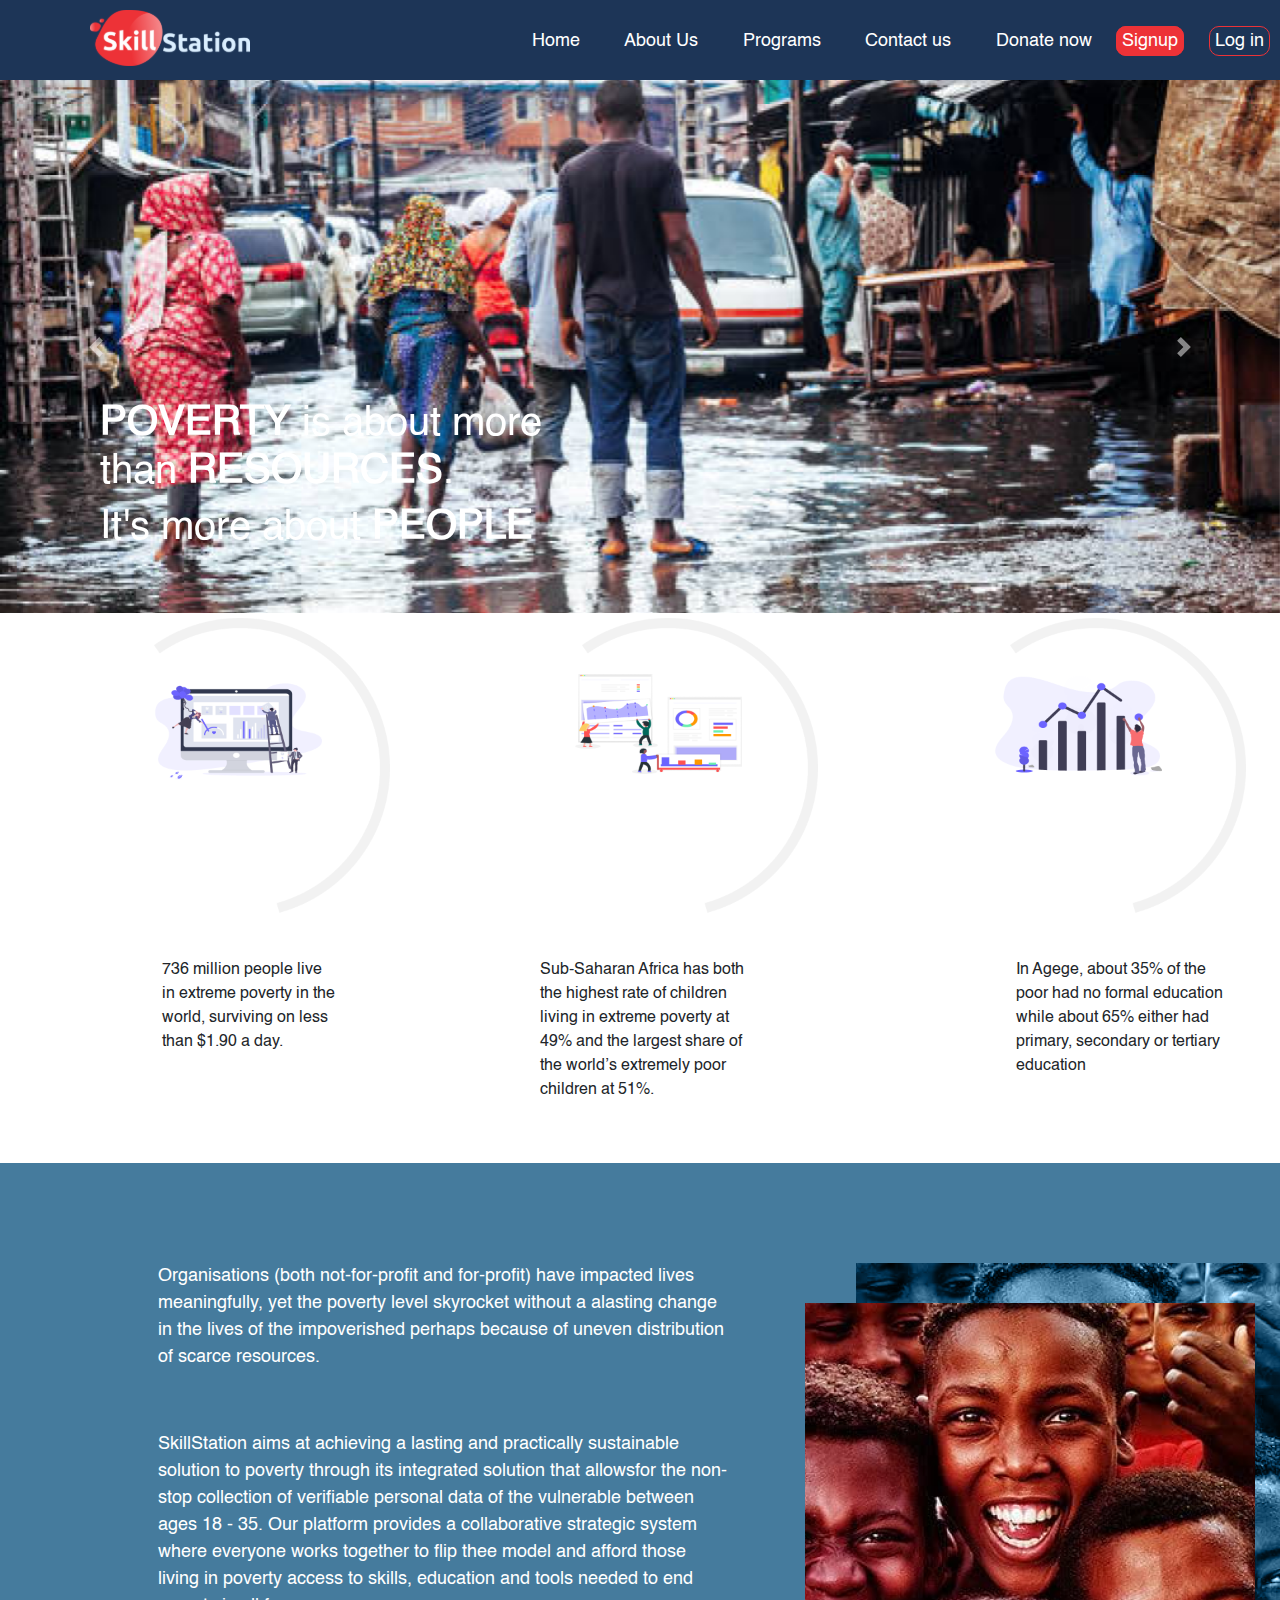
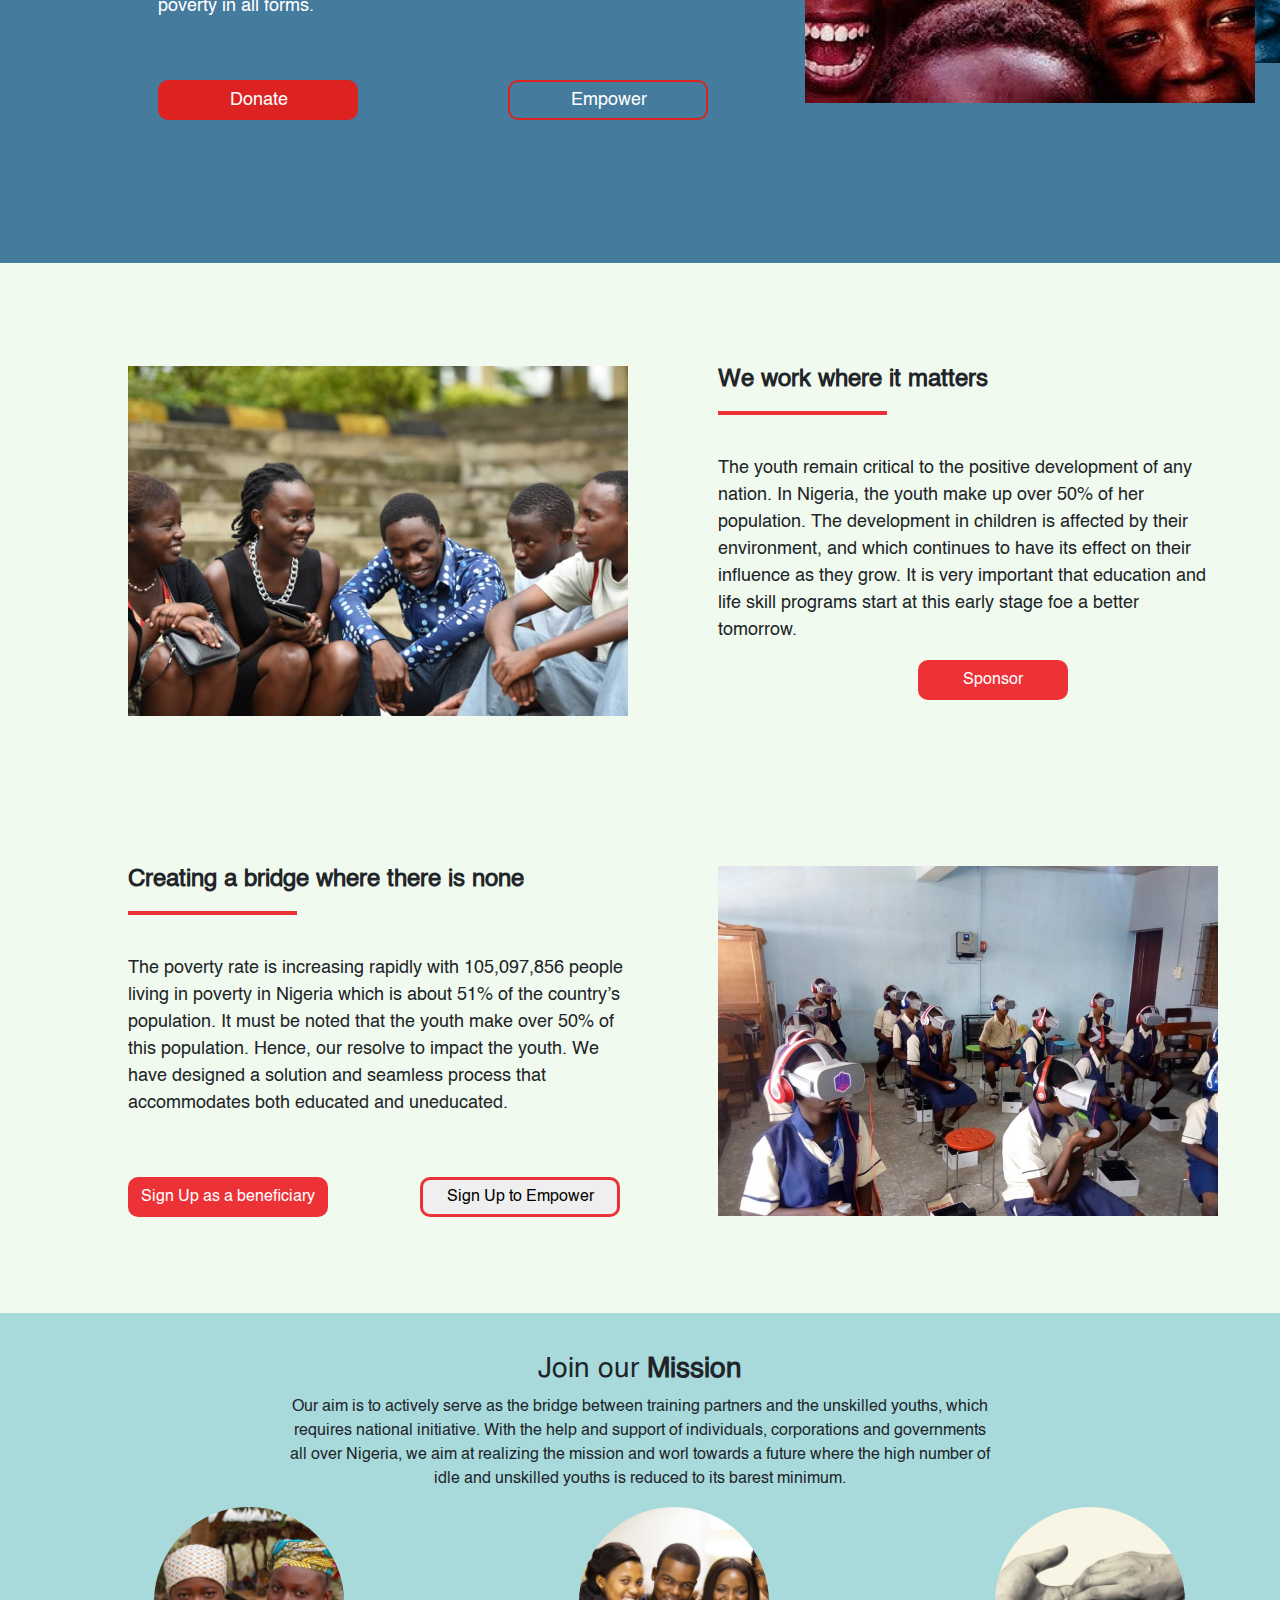
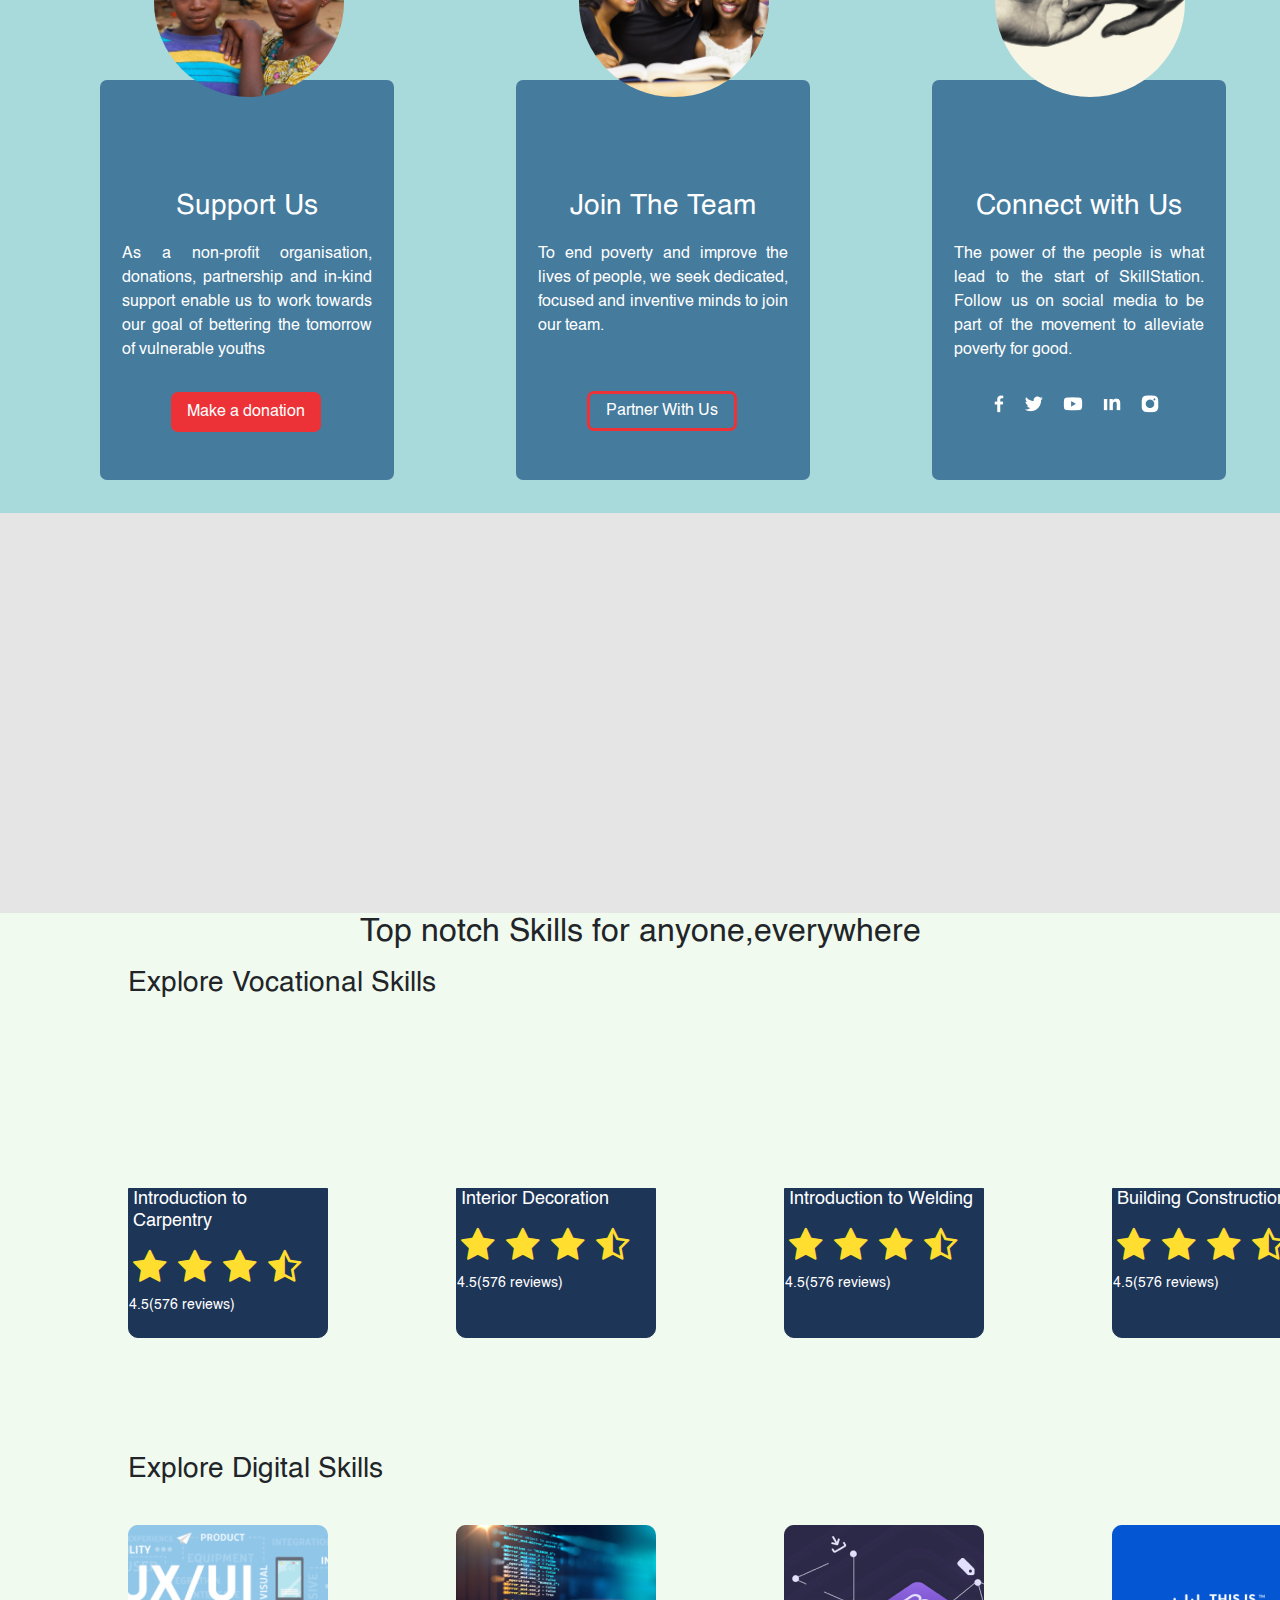
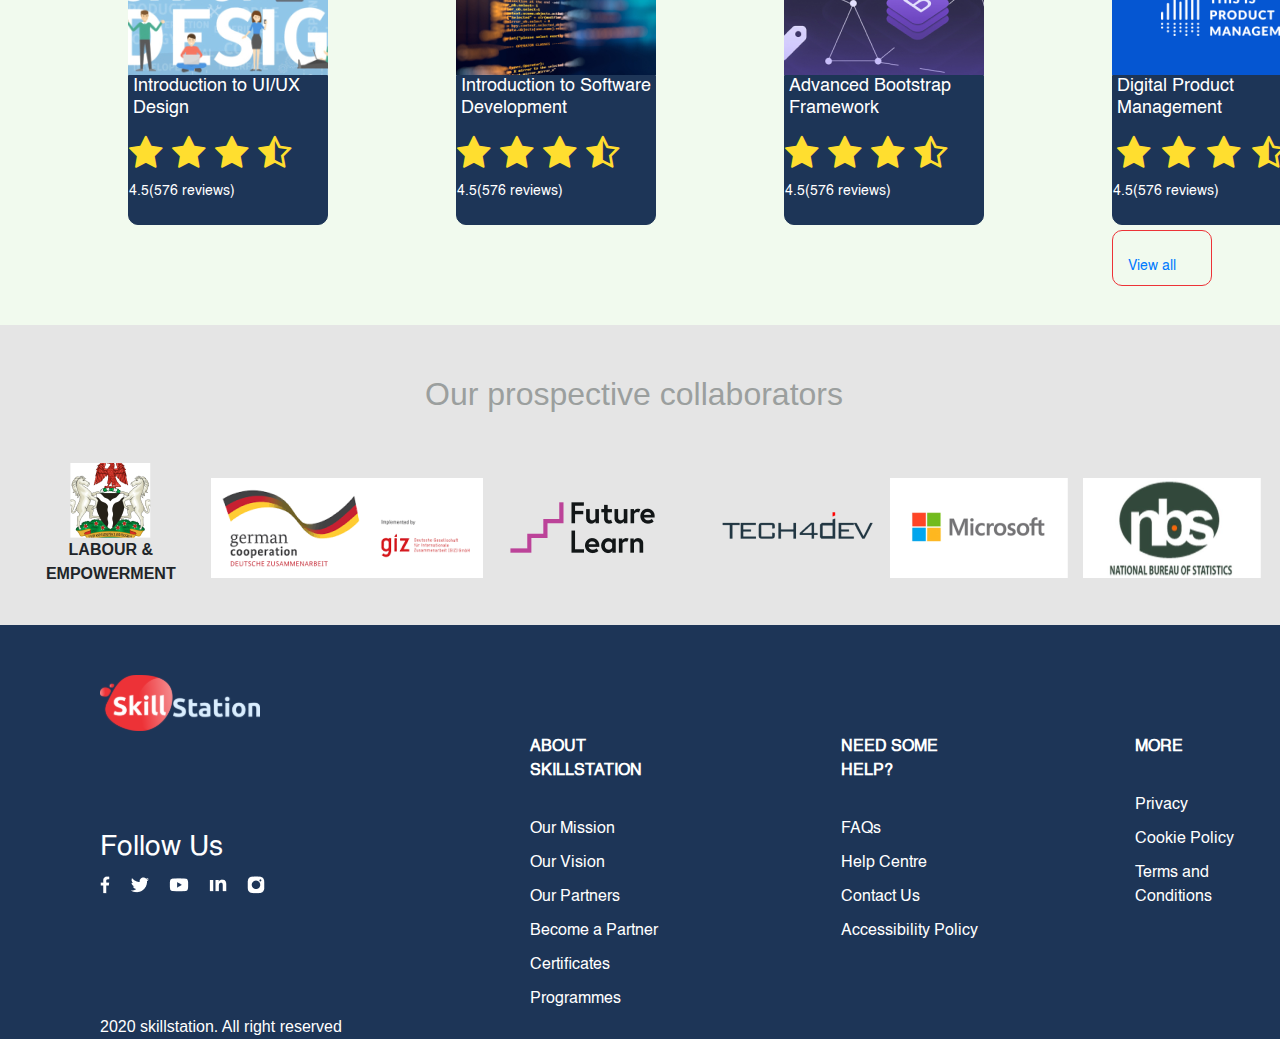
==== commit 453725b8: "Merge pull request #74 from Mufasa4dev/pat23" ====
--- a/index.html
+++ b/index.html
@@ -63,7 +63,9 @@
                     </a>
                 </div>
             </div>
-
+            <div id="write"><h1> <b>POVERTY</b>  is about more than <b>RESOURCES</b>. </h1>
+                <h1> It's more about <b>PEOPLE</b></h1></div>
+    
         </section> 
         <!--section-two ends here-->
 
@@ -400,11 +402,11 @@
                 <div id="partners">
                 
                     <div id="first"  style="text-align: center;"><img src="images/Labour and employment 1 (1).png" alt=""> <p style="font-family: Arial, Helvetica, sans-serif; font-weight: bold;">LABOUR & EMPOWERMENT</p></div>
-                    <div><img style="margin-left: 15px;" src="images/Original Giz logo 1.png" alt=""></div>
-                    <div><img style="margin-left: 15px;" src="images/FL-logo 1.png" alt=""></div>
-                    <div><img style="margin-left: 15px;" src="images/tech4dev logo 1.png" alt=""></div>
-                    <div><img style="margin-left: 15px;" src="images/microsoft 1.png" alt=""></div>
-                    <div><img style="margin-left: 15px;" src="images/NBS logo 1.png" alt=""></div>
+                    <div><img style="margin-left: 15px; margin-top: 15px;" src="images/Original Giz logo 1.png" alt=""></div>
+                    <div><img style="margin-left: 15px; margin-top: 15px;" src="images/FL-logo 1.png" alt=""></div>
+                    <div><img style="margin-left: 15px; margin-top: 15px;" src="images/tech4dev logo 1.png" alt=""></div>
+                    <div><img style="margin-left: 15px; margin-top: 15px;" src="images/microsoft 1.png" alt=""></div>
+                    <div><img style="margin-left: 15px; margin-top: 15px;" src="images/NBS logo 1.png" alt=""></div>
                 
     
                 </div>
--- a/css/home.css
+++ b/css/home.css
@@ -178,7 +178,7 @@
     }
 
 
-    @media (min-width:400px){
+    @media (min-width:500px){
         #partners1{
            display: none;
     
@@ -202,7 +202,9 @@
     }
 }
 
- @media (min-width:400px){
+
+
+@media (max-width:500px){
         #partners1{
            display: none;
     
@@ -210,19 +212,100 @@
 
         #pat{
             background-color: #E5E5E5;
-            height: 800px;
-
-            
+            height: 900px;
 
         }
         #partners{
             display:block;
             text-align: center;
             background-color: #E5E5E5;
-        
-
-     
-        }
-    
-}
-
+            
+        }
+
+        #cola1{
+            width: 80%;
+            text-align: center;
+        }
+
+    }
+
+
+/* css for pop up */
+#pop{
+    width: 35%;
+    height: 250px;
+    margin: auto;
+    background: #F3F3F3;
+    border-radius: 5px;
+    display: none;
+}
+
+#sl1{
+    display: flex;
+}
+
+#sl{
+    width: 120px;
+    height: 50px;
+    margin-top: 10px;
+    margin-left: 31px;
+}
+
+#iii{
+    margin-left: 270px;
+    margin-top: 10px;
+}
+
+#sl img{
+    width: 100%;
+    height: 100%;
+    
+}
+
+#su{
+    text-align: center;
+    margin-top: 30px;
+    font-family: skill station;
+
+
+}
+
+#bit{
+    width:411px ;
+    margin: auto;
+    margin-top: 30px;
+    
+    
+}
+
+#bit button{
+    width: 180px;
+    height: 35px;
+    border-radius: 10px;
+    
+    
+}
+
+#bit1{
+    color: white;
+    background-color: black;
+}
+#bit1 a{
+    color: white;
+    background-color: black;
+    text-decoration: none;
+}
+#bit2{
+    margin-left: 40px;
+}
+
+#bit2 a{
+    color:black;
+    text-decoration: none;
+}
+
+/* end of pop up page */
+
+.view{
+    
+}--- a/css/homepage.css
+++ b/css/homepage.css
@@ -47,7 +47,13 @@
     padding-top: 80px;
 } 
 
-
+#write{
+    width: 500px;
+    position: absolute;
+    top: 400px;
+    color:white;
+    left: 100px;
+}
 
 
 
@@ -318,7 +324,7 @@
                 @media (max-width:650px){
                     
                 #comp{
-                    height: 1100px;
+                    height: 900px;
                     background-color: #f1faee;
                     
 
@@ -327,7 +333,7 @@
                 .cover{
                     display: flex;
                     background-color: #f1faee;
-                    
+                    height: 1400px;
                 }
                 #cover-img{
                     width: 500px;
@@ -945,6 +951,7 @@
        /* section three media starts here */
         .sphere{
             height: 720px;
+            
             }
             .circle{
                 display: flex;
@@ -956,6 +963,7 @@
                 margin-top: 5px;
                 border-radius: 50%;
                 margin-left: 5%;
+                
             }
             #box-2{
                 width: 150px;
@@ -973,77 +981,69 @@
                 }
             .oval{
                 display: flex;
-                margin: 20px;
-                padding: 10px;
+               
             }
             #box-par1{
-                padding: 10px;
-                margin-left: 8%;
-                width: 200px;
+                width: 30%;
+                margin-left: 10px;
+              
             }
             #box-par2{
-                padding: 10px;
-                margin-left: 10%;
-                width: 200px;
+                width: 30%;
+                margin-left: 10px;
+              
             }
             #box-par3{
-                padding: 10px;
-                margin-left: 12%;
-                width: 200px;
+                width: 30%;
+                margin-left: 10px;
+                
+                
             }
        /* section three media ends here */
         /* section four media starts here */
-       /* .big-wrap{
+       .big-wrap{
         background-color:#1D3557;
         display: block;
         height: 880px;
-        border: solid hotpink;
+        
     }
      .text-wrap{
         margin-left: 0%;
         margin-top: 20%;
     }
-    .text-wrap #para-1{
+    #para-1{
         margin-left: 2%;
         margin-top: 10%;
         color: #ffffff;
     }
-    .text-wrap #para-2{
+    #para-2{
         margin-left: 2%;
         margin-top: 10%;
         color: #ffffff;
-    } */
+    }
+
+    #join{
+        
+        width: 360px;
+        margin-left: 10px;
+    }
+
+
      /* section four media ends here */
      /* section five media starts here */
-     /* .cover{
-        display: block;
-        background-color: #f1faee;
-    }
-    #cover-text{
-        height: 300px;
-        width: 450px;
-        margin-top: 8%;
-        margin-left: 1%;
-    }
-    #cover-text h3{
-        font-weight: 700;
-        font-size: 24px;
-    }
-    #cover-text p{
-        font-weight: 400;
-        font-size: 18px;
-        margin-top: 8%;
-    } */
-
+      
+   
      /* section five media ends here */
     /* section seven media starts here */
     .skill{
         background-color: #f1faee;
+        
 
     }
     .skill, h2, h3{
         font-weight: 400;
         font-size: 36px;
+        border: solid greenyellow;
     }
     .skill h3{
         margin-left: 10%;
@@ -1151,7 +1151,7 @@
 #footer{
     height: 390px;
     background-color: #1D3557;
-    
+
 
 }
 
@@ -1159,17 +1159,21 @@
     margin-left: 100px;
     margin-top: 50px;
     float: left;
+  
+
 
 }
 #folo{
     margin-top: 100px;
     color: white;
+    
+
 }
 
 #so{
     display: flex;
     margin-top: 5px;
-    
+   
 }
 #last{
     background-color: #1D3557;
@@ -1232,7 +1236,7 @@
 }
 @media(max-width:500px){
     .big-wrap{
-        height: 1200px;
+        height: 1300px;
         display: block;
         margin: auto;
         margin-top: 0px;
@@ -1257,7 +1261,7 @@
 
     #emp{
         width: 120px;
-        margin-left: 100px;
+        margin-left: 35px;
 
     }
 
@@ -1279,7 +1283,7 @@
         display: none;
     }
     #wrap-1{
-        width: 400px;
+        width: 300px;
         height: 400px;
         margin-left: 30px;
     }
@@ -1290,7 +1294,7 @@
     }
  
     #wrap-2{
-        width: 400px;
+        width: 300px;
         height: 400px;
         margin-left: 0px;
     }
@@ -1300,6 +1304,11 @@
         height: 100%;
        
     }
+    #join{
+        width: 100%;
+    
+    }
+    
 }
 
 
@@ -1328,6 +1337,8 @@
         font-size: 10px;
         font-weight: 0px;
         float: left;
+        
+        
 
     }
 
@@ -1340,19 +1351,19 @@
 
     #sk{
         display: block;
+        width: 70%;
+        margin: auto;
         margin-top: 0px;
     }
 
     #cont{
         display: block;
         margin-left: 0px;
-        
-        
 
     }
     #cont1{
-        
         margin-left: 20px;  
+       
     }
 
     #cont2{
@@ -1593,7 +1604,7 @@
 @media(max-width: 500px){
 
     #comp{
-        height: 800px;
+        height: 850px;
         background-color: #f1faee;
     }
 
@@ -1621,7 +1632,7 @@
 
     .cover1{
         display: block;
-        height: 1000px;
+        height: 800px;
     }
 
     #cover-img1 {
@@ -1643,18 +1654,22 @@
         width: 80%;
         height: 500px;
     }
-    /* #impact1{
-        width: 80%;
-    } */
+    #impact1{
+        width: 100%;
+        height: 70px;
+
+    }
 
     #su1{
-        width:180px ;
+        width:40% ;
+        height: 50px;
     }
 
     #su2{
-        width:180px ;
-        margin-left: 20px;
+        width:40%;
+        margin-left: 50px;
         color: white;
+        height: 50px;
     }
 
 /* media screen for section 4 ends here */
@@ -1664,7 +1679,7 @@
 #new{
 
     display: block;
-    height: 1900px;
+    height: 2000px;
 }
 
 #new-cont{
@@ -1687,34 +1702,37 @@
 }
 
 #sup{
-    left: 30%;
+    left: 25%;
 }
 
 #sup-con{
-    width: 60%;
-    margin-top: 240%;
+    width: 80%;
+    margin-top: 300%;
     text-align: justify;
+    left: 35px;
 }
 
 #sup2{
-    left: 12%;
+    left: -3%;
+    
+}
+
+#sup-con2{
+    width: 80%;
+    margin-top: 450%;
+    text-align: justify;
+    left: 35px;
+}
+#sup3{
+    left: -3%;
     margin-top: 30px;
 }
 
-#sup-con2{
-    width: 60%;
-    margin-top: 350%;
+#sup-con3{
+    width: 80%;
+    margin-top: 597%;
     text-align: justify;
-}
-#sup3{
-    left: 12%;
-    margin-top: 30px;
-}
-
-#sup-con3{
-    width: 60%;
-    margin-top: 460%;
-    text-align: justify;
+    left: 35px;
 }
 
 /* media screen for section 5 ends here */
@@ -1755,7 +1773,7 @@
 }
 
 .sec-vid{
-    width: 99%;
+    width: 100%;
     height: 300px;
 }
 
@@ -1765,7 +1783,18 @@
     width: 50%;
     margin-left: 0%;
 
-}
-
-}
-
+
+}
+#write{
+    width: 300px;
+    position: absolute;
+    top: 200px;
+    color:white;
+    left: 50px;
+    border: solid red;
+    font-size: xx-small;
+    font-size:5px;
+    font-weight: 20px;
+}
+}
+
